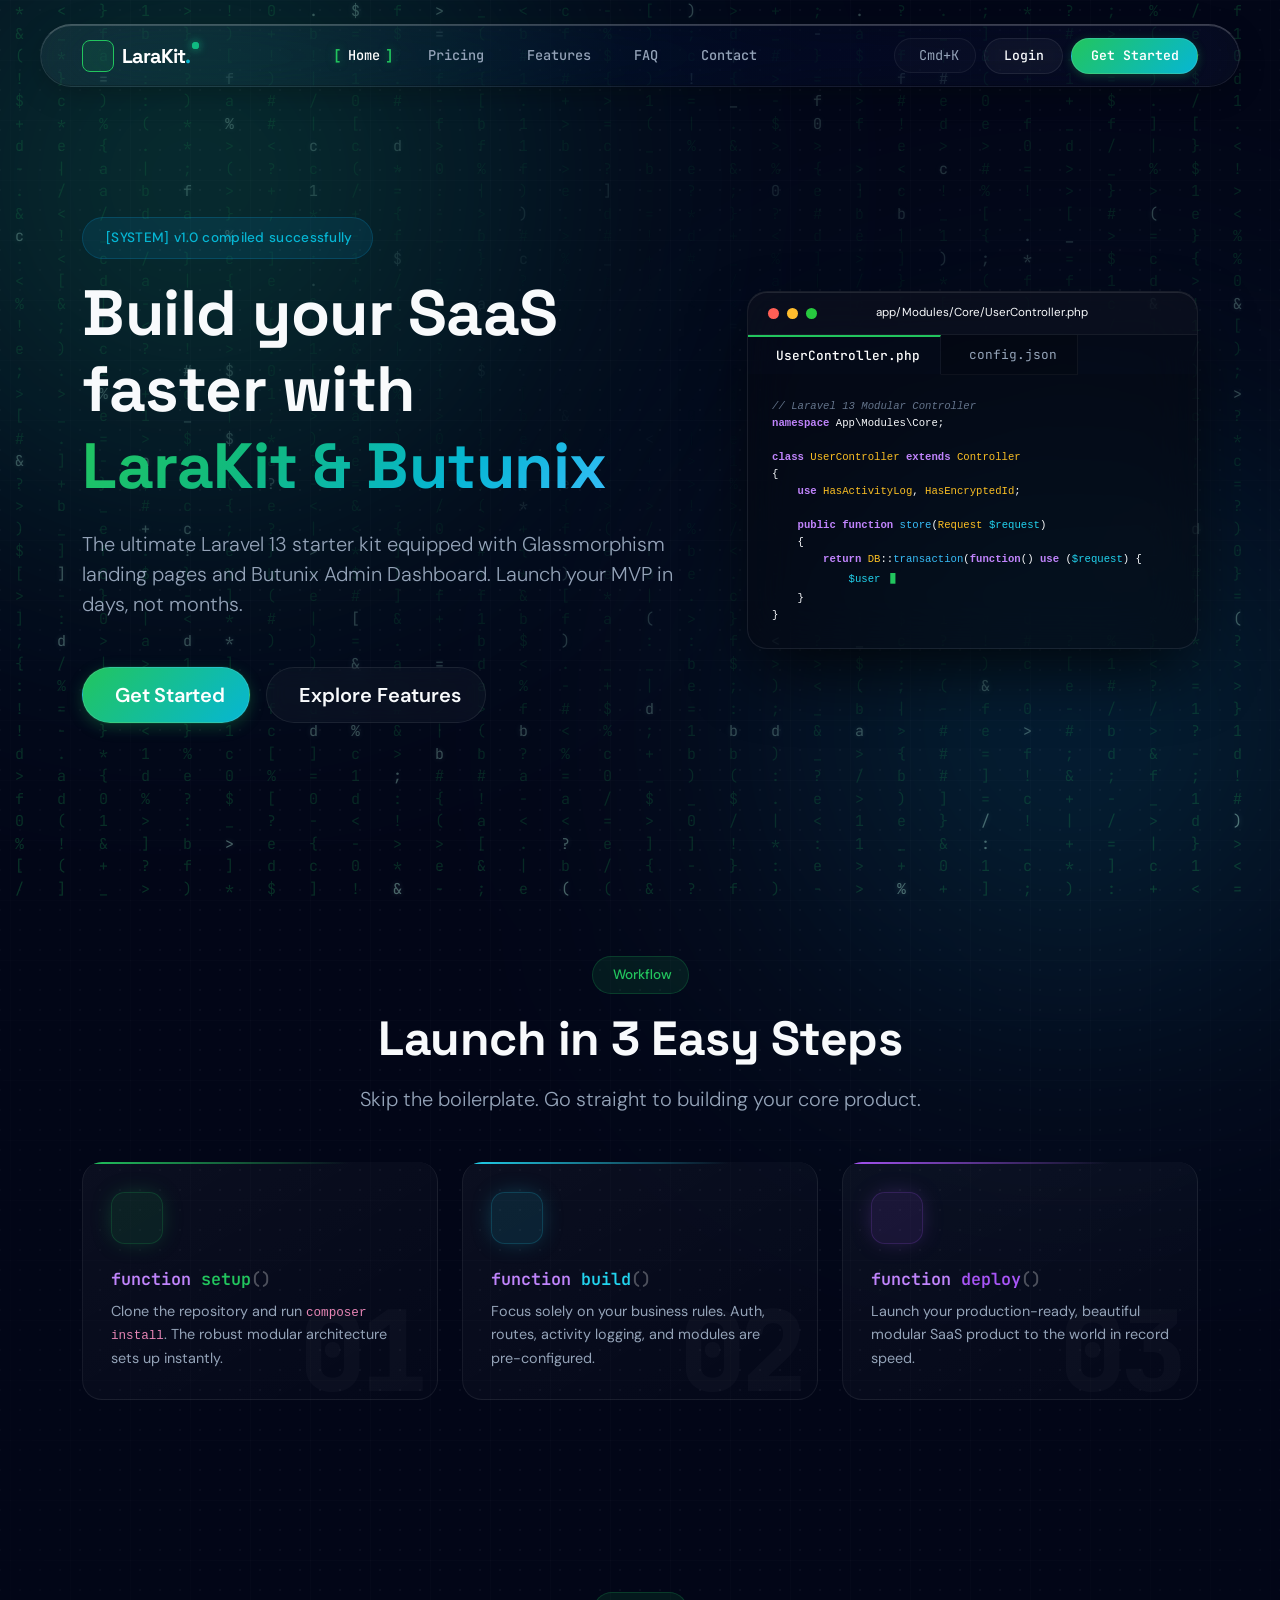
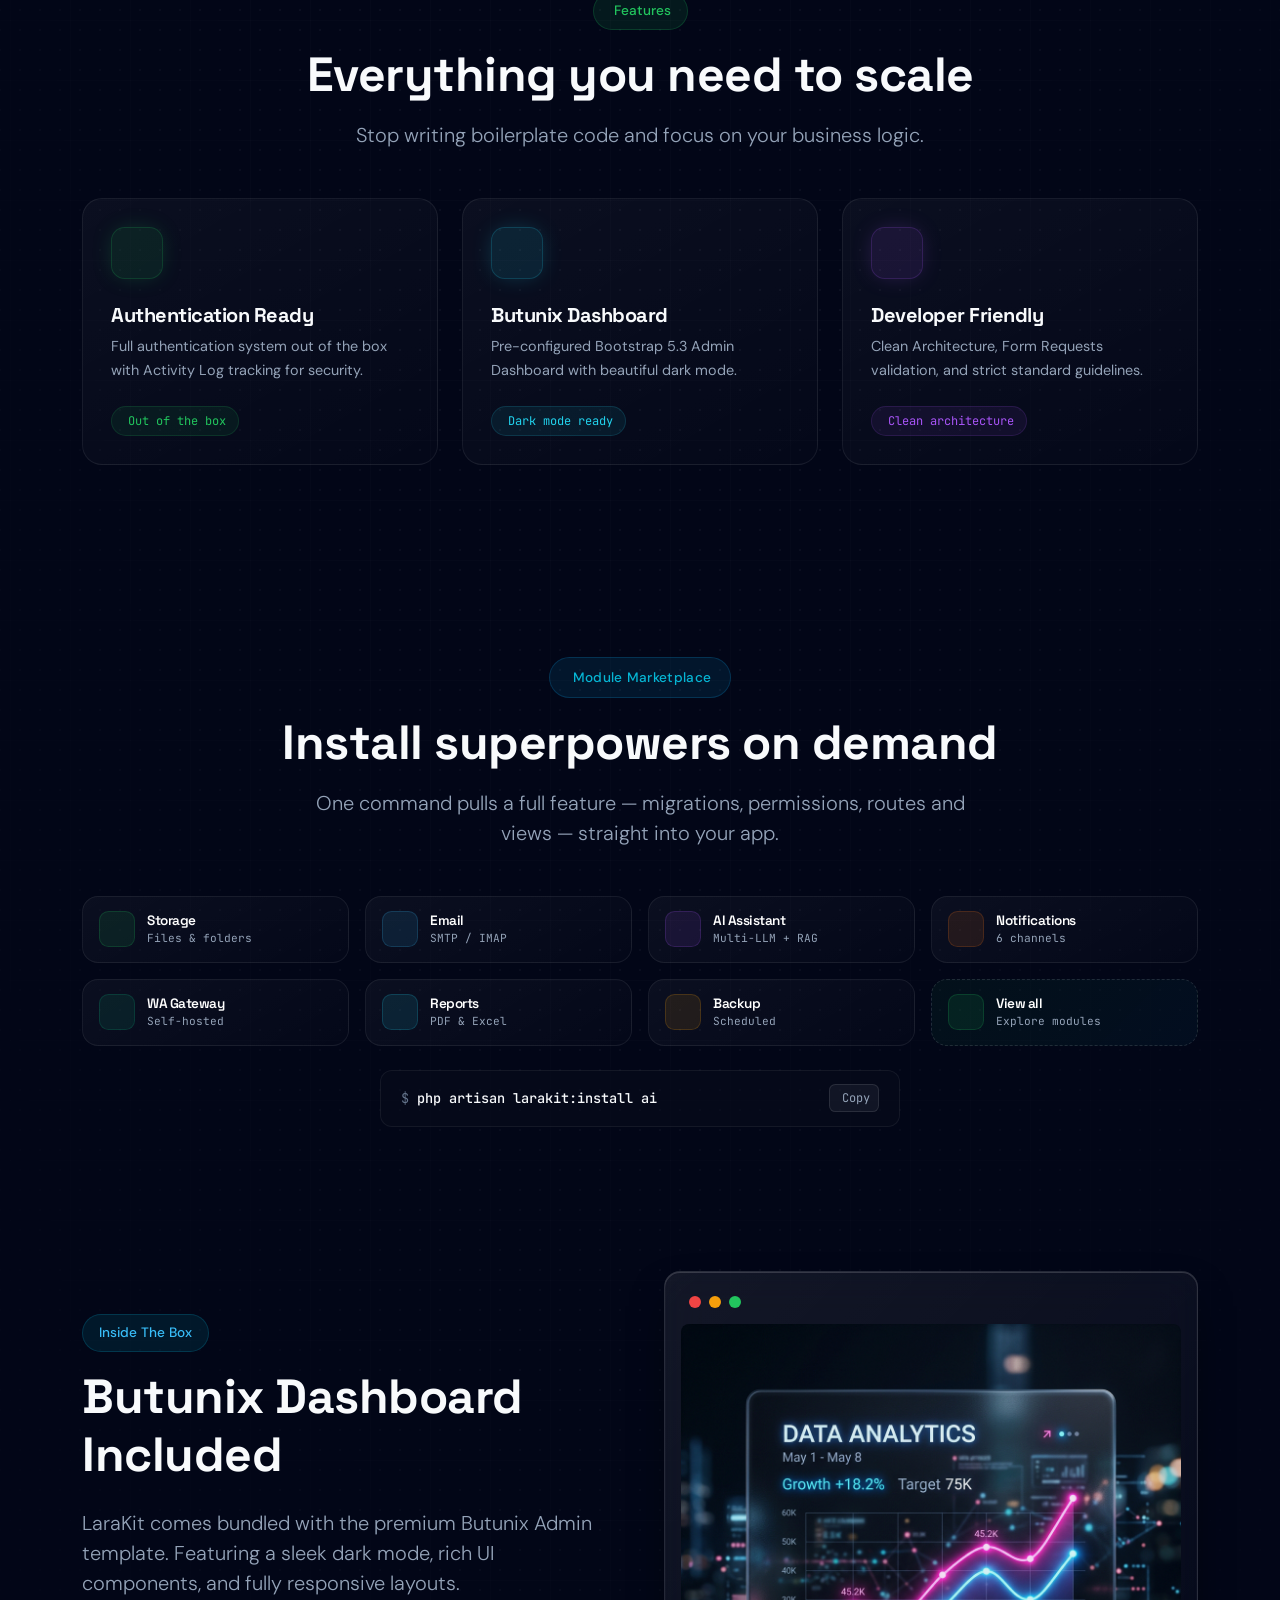
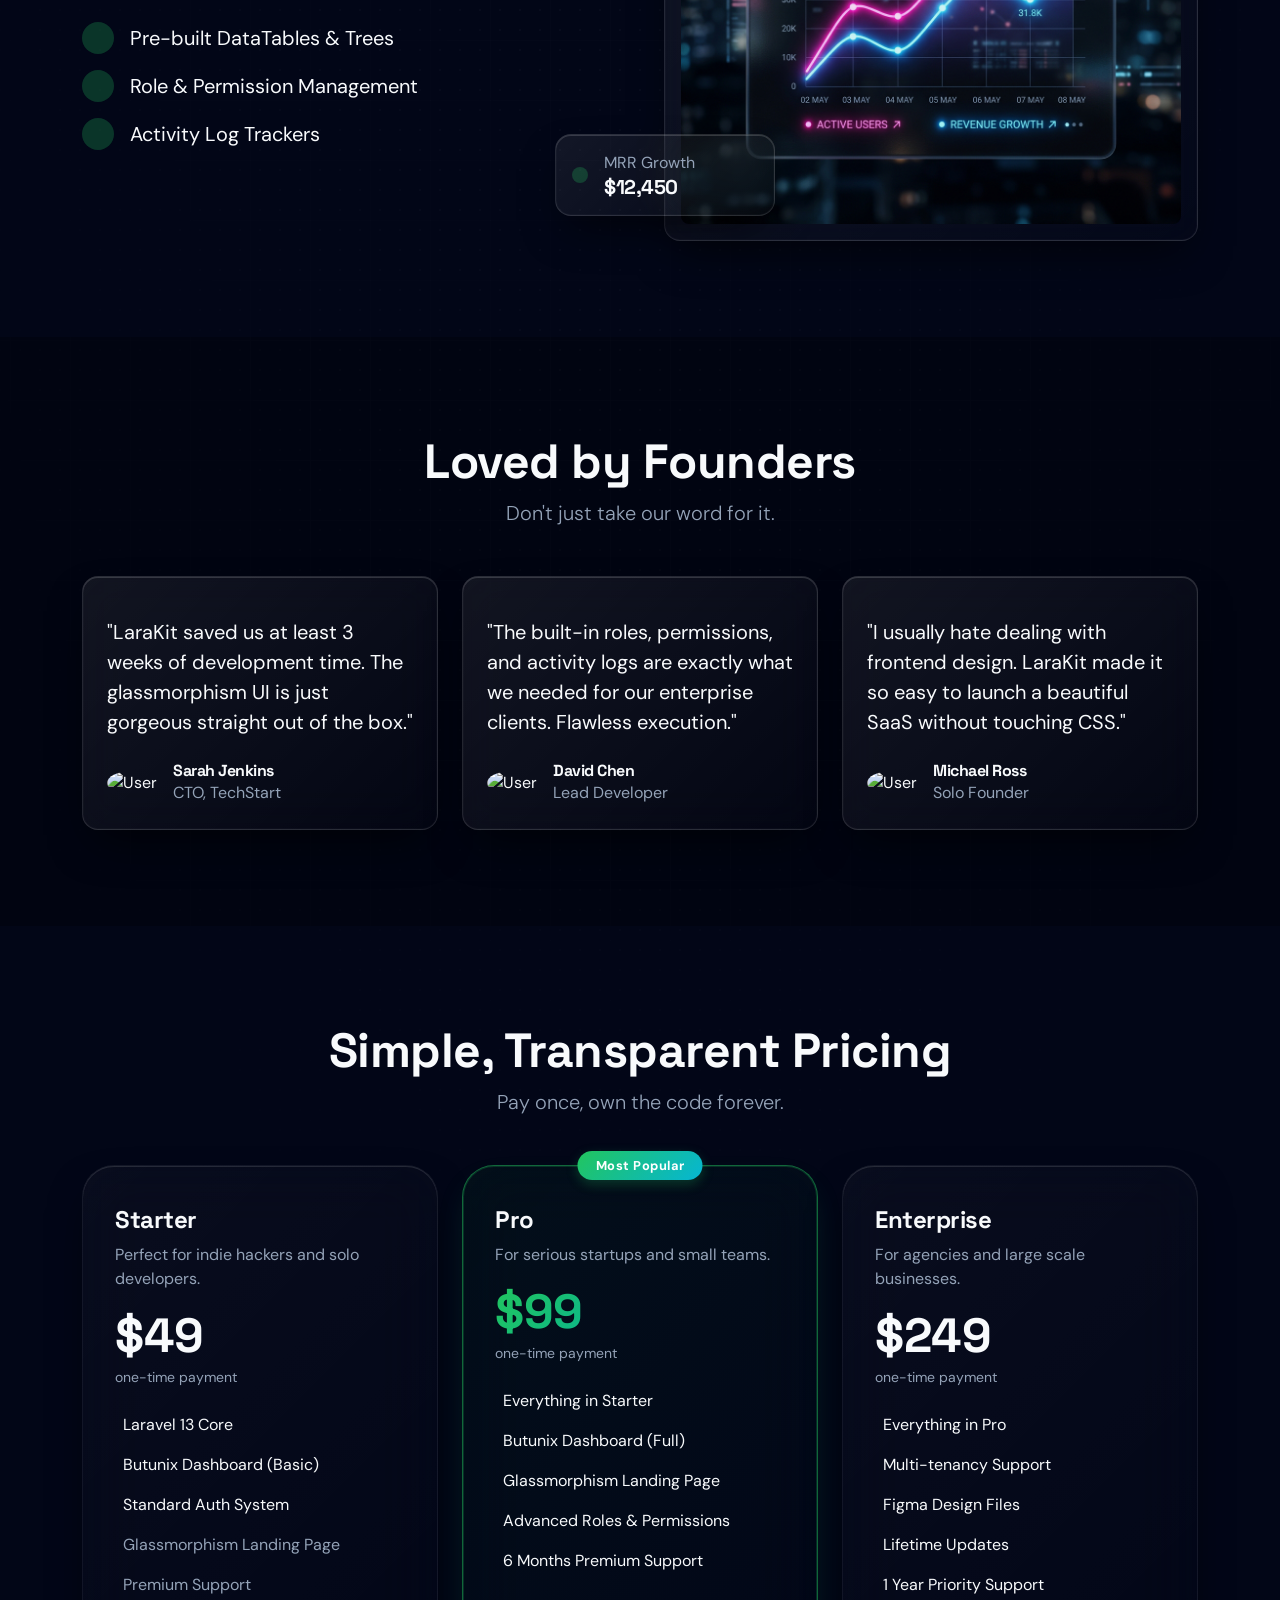
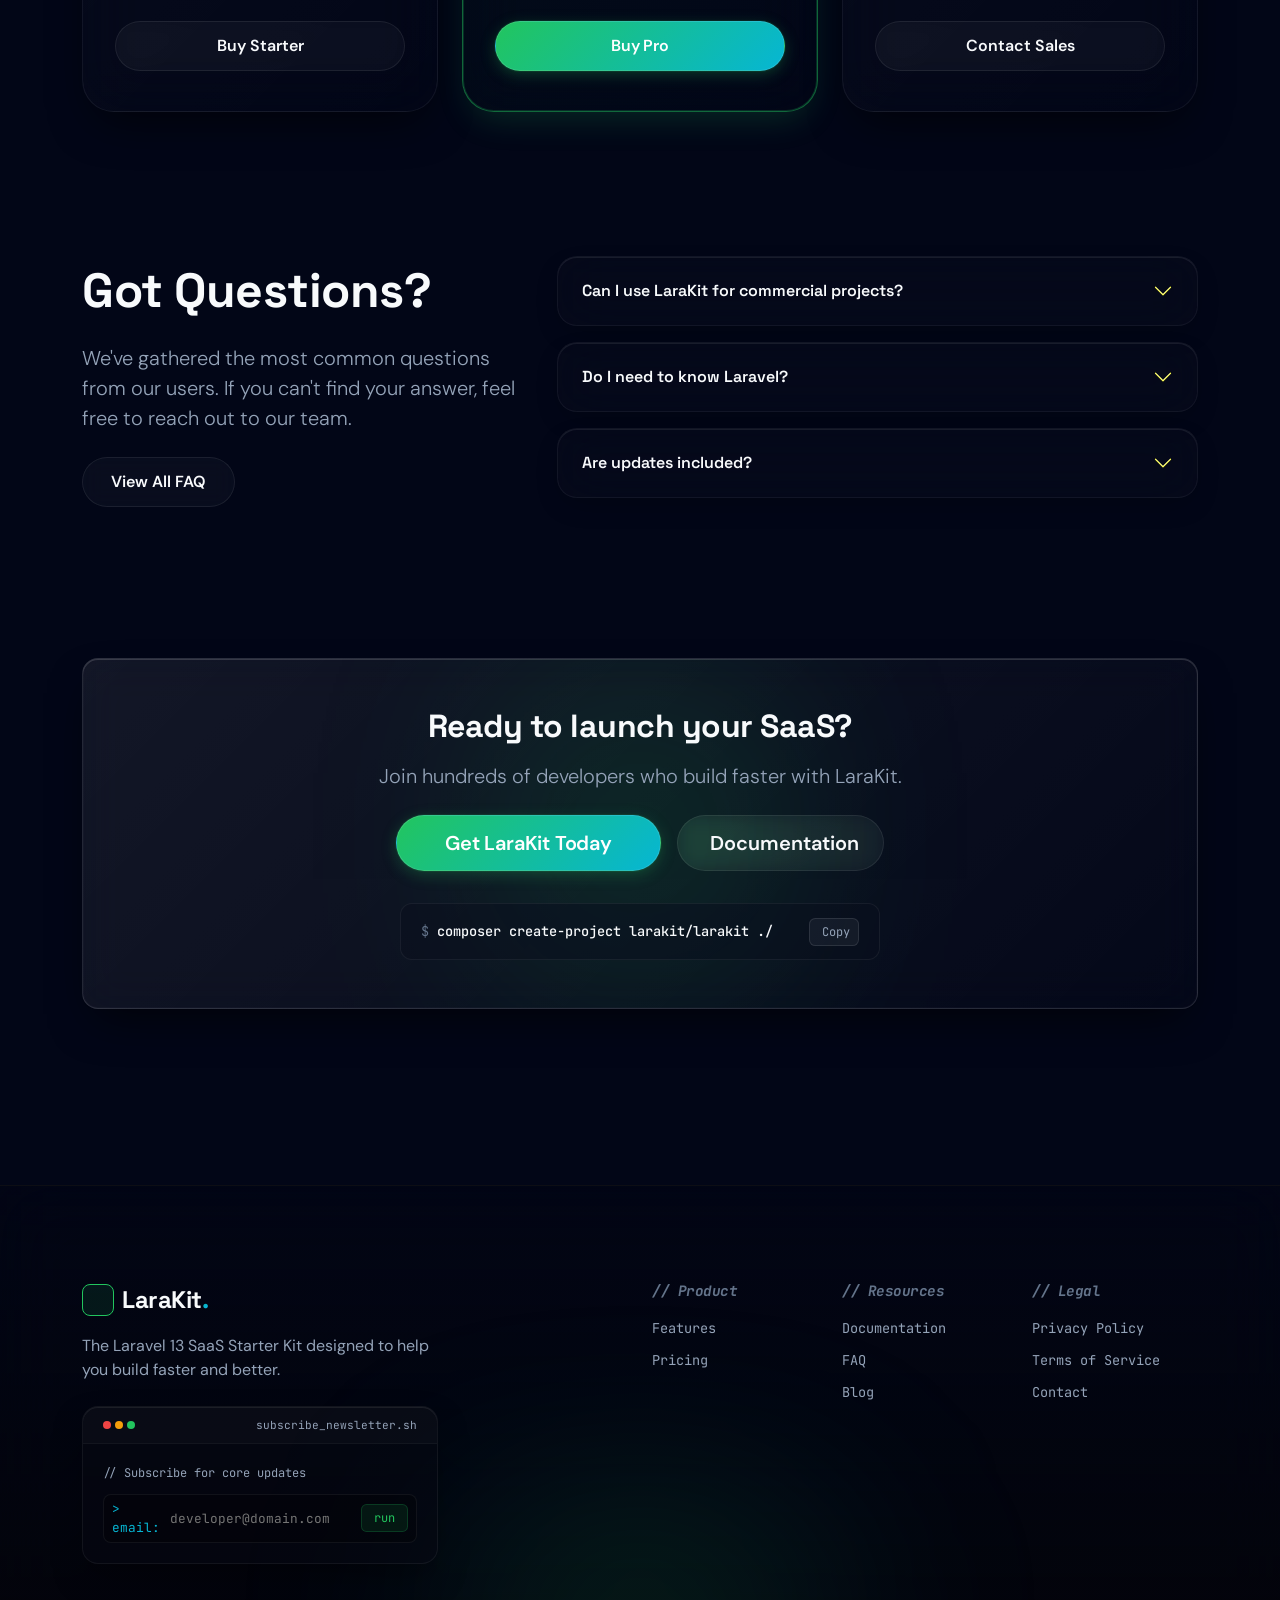
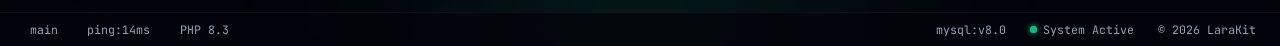
==== index.html @ 20522742 "fix(modules): View all card ikut struktur horizontal, hilangkan height gap mod-card-more-inner (flex" ====
<!DOCTYPE html>
<html lang="id" data-bs-theme="dark">

<head>
    <meta charset="UTF-8">
    <meta name="viewport" content="width=device-width, initial-scale=1.0">
    <title>LaraKit - Modern SaaS Starter Kit</title>
    <!-- Bootstrap CSS -->
    <link href="https://cdn.jsdelivr.net/npm/bootstrap@5.3.3/dist/css/bootstrap.min.css" rel="stylesheet">
    <!-- RemixIcon -->
    <link href="https://cdn.jsdelivr.net/npm/remixicon@4.2.0/fonts/remixicon.css" rel="stylesheet">
    <!-- AOS Animation -->
    <link href="https://unpkg.com/aos@2.3.1/dist/aos.css" rel="stylesheet">
    <!-- Custom CSS -->
    <link rel="stylesheet" href="assets/css/style.css">
</head>

<body>
    <div id="code-rain" aria-hidden="true"></div>
    <div class="bg-grid-overlay"></div>

    <!-- === NAVBAR === -->
    <nav class="navbar navbar-expand-lg fixed-top glass-nav navbar-dark">
        <div class="container">
            <a class="navbar-brand d-flex align-items-center gap-2" href="index.html">
                <div class="d-flex align-items-center justify-content-center bg-primary bg-opacity-10 border border-primary border-opacity-20 rounded-3 text-primary"
                    style="width: 32px; height: 32px;">
                    <i class="ri-braces-line fs-5 text-gradient"></i>
                </div>
                <span class="fw-bold position-relative">LaraKit<span class="text-gradient">.</span><span class="logo-status-dot" title="System Online"></span></span>
            </a>
            <button class="navbar-toggler border-0 bx-toggler" type="button" data-bs-toggle="collapse" data-bs-target="#navbarNav" aria-expanded="false" aria-label="Toggle navigation">
                <span class="bx-toggler-bar"></span>
                <span class="bx-toggler-bar"></span>
                <span class="bx-toggler-bar"></span>
            </button>
            <div class="collapse navbar-collapse" id="navbarNav">
                <ul class="navbar-nav mx-auto">
                    <li class="nav-item"><a class="nav-link active" href="index.html">Home</a></li>
                    <li class="nav-item"><a class="nav-link" href="pricing.html">Pricing</a></li>
                    <li class="nav-item"><a class="nav-link" href="features.html">Features</a></li>
                    <li class="nav-item"><a class="nav-link" href="faq.html">FAQ</a></li>
                    <li class="nav-item"><a class="nav-link" href="contact.html">Contact</a></li>
                </ul>
                <div class="d-flex gap-2 mt-3 mt-lg-0 align-items-center">
                    <button class="btn btn-icon-glass d-none d-md-inline-flex" title="Search page or run CLI commands (Ctrl+K)">
                        <i class="ri-search-line"></i> <span class="fs-8 text-muted" style="font-family: var(--font-code);">Cmd+K</span>
                    </button>
                    <a href="#" class="btn btn-outline-glass">Login</a>
                    <a href="#" class="btn btn-primary-glass">Get Started</a>
                </div>
            </div>
        </div>
    </nav>

    <!-- === HERO SECTION === -->
    <section class="hero-section">
        <div class="container">
            <div class="row align-items-center">
                <div class="col-lg-7 text-center text-lg-start mb-5 mb-lg-0" data-aos="fade-up">
                    <span class="badge-glass-accent mb-3"><i class="ri-terminal-box-line me-1"></i> [SYSTEM] v1.0
                        compiled successfully</span>
                    <h1 class="display-3 fw-bold mb-4">
                        Build your SaaS faster with <br> <span class="text-gradient">LaraKit & Butunix</span>
                    </h1>
                    <p class="lead mb-5 pe-lg-5 text-muted">
                        The ultimate Laravel 13 starter kit equipped with Glassmorphism landing pages and Butunix Admin
                        Dashboard. Launch your MVP in days, not months.
                    </p>
                    <div class="d-flex flex-wrap gap-3 justify-content-center justify-content-lg-start"
                        data-aos="fade-up" data-aos-delay="300">
                        <a href="#" class="btn btn-primary-glass btn-lg px-4 btn-pulse-glow"><i
                                class="ri-rocket-fill me-2"></i> Get Started</a>
                        <a href="features.html" class="btn btn-outline-glass btn-lg px-4"><i
                                class="ri-rocket-line me-2"></i> Explore Features</a>
                    </div>
                </div>
                <div class="col-lg-5 d-none d-lg-block" data-aos="fade-left" data-aos-delay="200">
                    <div class="position-relative">
                        <div class="code-editor-window float-anim">
                            <div class="code-editor-header">
                                <div class="mac-dots">
                                    <div class="mac-dot close"></div>
                                    <div class="mac-dot minimize"></div>
                                    <div class="mac-dot expand"></div>
                                </div>
                                <div class="code-editor-title" style="font-size: 0.725rem;">
                                    app/Modules/Core/UserController.php</div>
                                <div style="width: 30px;"></div>
                            </div>
                            <div class="code-editor-tabs">
                                <div class="code-editor-tab active">
                                    <i class="ri-code-s-slash-line text-primary"></i> UserController.php
                                </div>
                                <div class="code-editor-tab">
                                    <i class="ri-settings-5-line text-muted"></i> config.json
                                </div>
                            </div>
                            <div class="code-editor-body" style="font-size: 0.76rem;">
                                <pre class="m-0"><code class="language-php" id="hero-code-editor"><span class="token-comment">// Laravel 13 Modular Controller</span>
<span class="token-keyword">namespace</span> App\Modules\Core;

<span class="token-keyword">class</span> <span class="token-class">UserController</span> <span class="token-keyword">extends</span> <span class="token-class">Controller</span>
{
    <span class="token-keyword">use</span> <span class="token-class">HasActivityLog</span>, <span class="token-class">HasEncryptedId</span>;

    <span class="token-keyword">public</span> <span class="token-keyword">function</span> <span class="token-function">store</span>(<span class="token-class">Request</span> <span class="token-variable">$request</span>)
    {
        <span class="token-keyword">return</span> <span class="token-class">DB</span>::<span class="token-function">transaction</span>(<span class="token-keyword">function</span>() <span class="token-keyword">use</span> (<span class="token-variable">$request</span>) {
            <span class="token-variable">$user</span> = <span class="token-class">User</span>::<span class="token-function">create</span>(<span class="token-variable">$request</span>-><span class="token-function">validated</span>());
            
            <span class="token-variable">$this</span>-><span class="token-function">logActivity</span>(<span class="token-string">'user.create'</span>, <span class="token-variable">$user</span>);
            <span class="token-keyword">return</span> <span class="token-function">redirect</span>()-><span class="token-function">back</span>()
                -><span class="token-function">with</span>(<span class="token-string">'success'</span>, <span class="token-function">__</span>(<span class="token-string">'user.created'</span>));
        });
    }
}<span class="cursor-blink"></span></code></pre>
                            </div>
                        </div>


                    </div>
                </div>
            </div>
        </div>
    </section>

    <!-- === HOW IT WORKS === -->
    <section class="py-5 mb-5 mt-2">
        <div class="container">
            <div class="text-center mb-5" data-aos="fade-up">
                <span class="badge-glass-primary mb-3"><i class="ri-git-commit-line me-1"></i> Workflow</span>
                <h2 class="fw-bold display-5 mb-3">Launch in 3 Easy Steps</h2>
                <p class="lead text-muted">Skip the boilerplate. Go straight to building your core product.</p>
            </div>
            <div class="row g-4">

                <!-- Step 01 -->
                <div class="col-md-6 col-lg-4" data-aos="fade-up" data-aos-delay="100">
                    <div class="steps-card steps-card--1 h-100">
                        <div class="steps-card-accent steps-card-accent--1"></div>
                        <div class="steps-card-watermark">01</div>
                        <div class="steps-card-body">
                            <div class="steps-icon steps-icon--1 mb-4">
                                <i class="ri-terminal-box-line"></i>
                            </div>
                            <p class="steps-fn mb-2">
                                <span class="token-keyword">function</span> <span class="steps-fn-name--1">setup</span><span class="steps-fn-paren">()</span>
                            </p>
                            <p class="text-muted mb-0 steps-desc">Clone the repository and run <code>composer install</code>. The robust modular architecture sets up instantly.</p>
                        </div>
                    </div>
                </div>

                <!-- Step 02 -->
                <div class="col-md-6 col-lg-4" data-aos="fade-up" data-aos-delay="200">
                    <div class="steps-card steps-card--2 h-100">
                        <div class="steps-card-accent steps-card-accent--2"></div>
                        <div class="steps-card-watermark">02</div>
                        <div class="steps-card-body">
                            <div class="steps-icon steps-icon--2 mb-4">
                                <i class="ri-code-s-slash-line"></i>
                            </div>
                            <p class="steps-fn mb-2">
                                <span class="token-keyword">function</span> <span class="steps-fn-name--2">build</span><span class="steps-fn-paren">()</span>
                            </p>
                            <p class="text-muted mb-0 steps-desc">Focus solely on your business rules. Auth, routes, activity logging, and modules are pre-configured.</p>
                        </div>
                    </div>
                </div>

                <!-- Step 03 -->
                <div class="col-md-6 col-lg-4" data-aos="fade-up" data-aos-delay="300">
                    <div class="steps-card steps-card--3 h-100">
                        <div class="steps-card-accent steps-card-accent--3"></div>
                        <div class="steps-card-watermark">03</div>
                        <div class="steps-card-body">
                            <div class="steps-icon steps-icon--3 mb-4">
                                <i class="ri-rocket-2-line"></i>
                            </div>
                            <p class="steps-fn mb-2">
                                <span class="token-keyword">function</span> <span class="steps-fn-name--3">deploy</span><span class="steps-fn-paren">()</span>
                            </p>
                            <p class="text-muted mb-0 steps-desc">Launch your production-ready, beautiful modular SaaS product to the world in record speed.</p>
                        </div>
                    </div>
                </div>

            </div>
        </div>
    </section>

    <!-- === FEATURES SECTION === -->
    <section class="py-5" id="features">
        <div class="container py-5">
            <div class="text-center mb-5" data-aos="fade-up">
                <span class="badge-glass-primary mb-3"><i class="ri-stack-line me-1"></i> Features</span>
                <h2 class="fw-bold display-5 mb-3">Everything you need to scale</h2>
                <p class="lead text-muted">Stop writing boilerplate code and focus on your business logic.</p>
            </div>
            <div class="row g-4">
                <div class="col-md-6 col-lg-4" data-aos="fade-up" data-aos-delay="100">
                    <div class="feat-card h-100">
                        <div class="feat-card-body">
                            <div class="feat-icon feat-icon--primary mb-4">
                                <i class="ri-shield-keyhole-line"></i>
                            </div>
                            <h5 class="fw-bold mb-2">Authentication Ready</h5>
                            <p class="text-muted feat-desc mb-4">Full authentication system out of the box with Activity Log tracking for security.</p>
                            <div class="feat-tag">
                                <i class="ri-checkbox-circle-line me-1"></i> Out of the box
                            </div>
                        </div>
                    </div>
                </div>
                <div class="col-md-6 col-lg-4" data-aos="fade-up" data-aos-delay="200">
                    <div class="feat-card h-100">
                        <div class="feat-card-body">
                            <div class="feat-icon feat-icon--cyan mb-4">
                                <i class="ri-layout-masonry-line"></i>
                            </div>
                            <h5 class="fw-bold mb-2">Butunix Dashboard</h5>
                            <p class="text-muted feat-desc mb-4">Pre-configured Bootstrap 5.3 Admin Dashboard with beautiful dark mode.</p>
                            <div class="feat-tag feat-tag--cyan">
                                <i class="ri-moon-line me-1"></i> Dark mode ready
                            </div>
                        </div>
                    </div>
                </div>
                <div class="col-md-6 col-lg-4" data-aos="fade-up" data-aos-delay="300">
                    <div class="feat-card h-100">
                        <div class="feat-card-body">
                            <div class="feat-icon feat-icon--purple mb-4">
                                <i class="ri-code-s-slash-line"></i>
                            </div>
                            <h5 class="fw-bold mb-2">Developer Friendly</h5>
                            <p class="text-muted feat-desc mb-4">Clean Architecture, Form Requests validation, and strict standard guidelines.</p>
                            <div class="feat-tag feat-tag--purple">
                                <i class="ri-braces-line me-1"></i> Clean architecture
                            </div>
                        </div>
                    </div>
                </div>
            </div>
        </div>
    </section>


    <!-- === MODULES MARKETPLACE PREVIEW === -->
    <section class="py-5 my-5">
        <div class="container">
            <div class="text-center mb-5" data-aos="fade-up">
                <span class="badge-glass-accent mb-3"><i class="ri-store-2-line me-1"></i> Module Marketplace</span>
                <h2 class="fw-bold display-5 mb-3">Install superpowers on demand</h2>
                <p class="lead text-muted mx-auto" style="max-width: 680px;">One command pulls a full feature — migrations, permissions, routes and views — straight into your app.</p>
            </div>
            <div class="row g-3" data-aos="fade-up">

                <div class="col-6 col-md-4 col-lg-3">
                    <div class="mod-card mod-card--green h-100">
                        <div class="mod-card-icon"><i class="ri-folder-4-line"></i></div>
                        <div>
                            <h6 class="mod-card-name">Storage</h6>
                            <span class="mod-card-sub">Files &amp; folders</span>
                        </div>
                    </div>
                </div>

                <div class="col-6 col-md-4 col-lg-3">
                    <div class="mod-card mod-card--sky h-100">
                        <div class="mod-card-icon"><i class="ri-mail-send-line"></i></div>
                        <div>
                            <h6 class="mod-card-name">Email</h6>
                            <span class="mod-card-sub">SMTP / IMAP</span>
                        </div>
                    </div>
                </div>

                <div class="col-6 col-md-4 col-lg-3">
                    <div class="mod-card mod-card--purple h-100">
                        <div class="mod-card-icon"><i class="ri-robot-2-line"></i></div>
                        <div>
                            <h6 class="mod-card-name">AI Assistant</h6>
                            <span class="mod-card-sub">Multi-LLM + RAG</span>
                        </div>
                    </div>
                </div>

                <div class="col-6 col-md-4 col-lg-3">
                    <div class="mod-card mod-card--orange h-100">
                        <div class="mod-card-icon"><i class="ri-notification-3-line"></i></div>
                        <div>
                            <h6 class="mod-card-name">Notifications</h6>
                            <span class="mod-card-sub">6 channels</span>
                        </div>
                    </div>
                </div>

                <div class="col-6 col-md-4 col-lg-3">
                    <div class="mod-card mod-card--teal h-100">
                        <div class="mod-card-icon"><i class="ri-whatsapp-line"></i></div>
                        <div>
                            <h6 class="mod-card-name">WA Gateway</h6>
                            <span class="mod-card-sub">Self-hosted</span>
                        </div>
                    </div>
                </div>

                <div class="col-6 col-md-4 col-lg-3">
                    <div class="mod-card mod-card--cyan h-100">
                        <div class="mod-card-icon"><i class="ri-bar-chart-box-line"></i></div>
                        <div>
                            <h6 class="mod-card-name">Reports</h6>
                            <span class="mod-card-sub">PDF &amp; Excel</span>
                        </div>
                    </div>
                </div>

                <div class="col-6 col-md-4 col-lg-3">
                    <div class="mod-card mod-card--amber h-100">
                        <div class="mod-card-icon"><i class="ri-database-2-line"></i></div>
                        <div>
                            <h6 class="mod-card-name">Backup</h6>
                            <span class="mod-card-sub">Scheduled</span>
                        </div>
                    </div>
                </div>

                <div class="col-6 col-md-4 col-lg-3">
                    <a href="features.html" class="mod-card mod-card--more h-100 text-decoration-none">
                        <div class="mod-card-icon"><i class="ri-apps-2-line"></i></div>
                        <div>
                            <h6 class="mod-card-name">View all</h6>
                            <span class="mod-card-sub">Explore modules</span>
                        </div>
                        <i class="ri-arrow-right-up-line mod-card-more-arrow"></i>
                    </a>
                </div>

            </div>
            <div class="mt-4 mx-auto" style="max-width: 520px;" data-aos="fade-up">
                <div class="terminal-box cursor-pointer text-start">
                    <div>
                        <span class="terminal-prompt">$</span>
                        <span class="terminal-cmd" id="modules-cmd">php artisan larakit:install ai</span>
                    </div>
                    <button class="btn-copy-code" data-clipboard-target="#modules-cmd" title="Copy command">
                        <i class="ri-file-copy-line"></i> Copy
                    </button>
                </div>
            </div>
        </div>
    </section>

    <!-- === INSIDE THE BOX === -->
    <section class="py-5 my-5">
        <div class="container">
            <div class="row align-items-center g-5">
                <div class="col-lg-6" data-aos="fade-right">
                    <span class="badge-glass-secondary mb-3">Inside The Box</span>
                    <h2 class="fw-bold display-5 mb-4">Butunix Dashboard Included</h2>
                    <p class="lead mb-4 text-muted">
                        LaraKit comes bundled with the premium Butunix Admin template. Featuring a sleek dark mode, rich
                        UI components, and fully responsive layouts.
                    </p>
                    <ul class="list-unstyled d-flex flex-column gap-3 mb-5">
                        <li class="d-flex align-items-center gap-3">
                            <div class="bg-success bg-opacity-25 text-success rounded-circle d-flex align-items-center justify-content-center"
                                style="width:32px; height:32px;"><i class="ri-check-line"></i></div>
                            <span class="fs-5">Pre-built DataTables & Trees</span>
                        </li>
                        <li class="d-flex align-items-center gap-3">
                            <div class="bg-success bg-opacity-25 text-success rounded-circle d-flex align-items-center justify-content-center"
                                style="width:32px; height:32px;"><i class="ri-check-line"></i></div>
                            <span class="fs-5">Role & Permission Management</span>
                        </li>
                        <li class="d-flex align-items-center gap-3">
                            <div class="bg-success bg-opacity-25 text-success rounded-circle d-flex align-items-center justify-content-center"
                                style="width:32px; height:32px;"><i class="ri-check-line"></i></div>
                            <span class="fs-5">Activity Log Trackers</span>
                        </li>
                    </ul>
                </div>
                <div class="col-lg-6" data-aos="fade-left">
                    <div class="glass-panel p-3 rounded-4 position-relative">
                        <!-- Mac window dots -->
                        <div class="d-flex gap-2 mb-3 px-2 pt-2">
                            <div class="rounded-circle bg-danger" style="width: 12px; height: 12px;"></div>
                            <div class="rounded-circle bg-warning" style="width: 12px; height: 12px;"></div>
                            <div class="rounded-circle bg-success" style="width: 12px; height: 12px;"></div>
                        </div>
                        <img src="assets/analytics_preview.png" alt="Dashboard Chart"
                            class="img-fluid rounded-3 float-anim" style="opacity: 0.95;">

                        <!-- Floating widget -->
                        <div class="position-absolute bottom-0 start-0 translate-middle-x mb-4 glass-panel p-3 rounded-4 d-none d-md-block float-anim-delay"
                            style="width: 220px;">
                            <div class="d-flex align-items-center gap-3">
                                <div class="bg-primary bg-opacity-25 p-2 rounded-3 text-primary"><i
                                        class="ri-funds-line fs-4"></i></div>
                                <div>
                                    <p class="text-muted m-0 fs-7">MRR Growth</p>
                                    <h5 class="m-0 fw-bold">$12,450</h5>
                                </div>
                            </div>
                        </div>
                    </div>
                </div>
            </div>
        </div>
    </section>

    <!-- === TESTIMONIALS === -->
    <section class="py-5 my-5 bg-black bg-opacity-25">
        <div class="container py-5">
            <div class="text-center mb-5" data-aos="fade-up">
                <h2 class="fw-bold display-5">Loved by Founders</h2>
                <p class="lead text-muted">Don't just take our word for it.</p>
            </div>
            <div class="row g-4">
                <div class="col-md-6 col-lg-4" data-aos="fade-up" data-aos-delay="100">
                    <div class="glass-panel glass-card-hover p-4 h-100 rounded-4">
                        <div class="d-flex text-warning mb-3">
                            <i class="ri-star-fill"></i><i class="ri-star-fill"></i><i class="ri-star-fill"></i><i
                                class="ri-star-fill"></i><i class="ri-star-fill"></i>
                        </div>
                        <p class="fs-5 mb-4">"LaraKit saved us at least 3 weeks of development time. The glassmorphism
                            UI is just gorgeous straight out of the box."</p>
                        <div class="d-flex align-items-center gap-3">
                            <img src="https://i.pravatar.cc/100?img=11" alt="User" class="rounded-circle"
                                style="width: 50px;">
                            <div>
                                <h6 class="m-0 fw-bold">Sarah Jenkins</h6>
                                <span class="text-muted fs-7">CTO, TechStart</span>
                            </div>
                        </div>
                    </div>
                </div>
                <div class="col-md-6 col-lg-4" data-aos="fade-up" data-aos-delay="200">
                    <div class="glass-panel glass-card-hover p-4 h-100 rounded-4">
                        <div class="d-flex text-warning mb-3">
                            <i class="ri-star-fill"></i><i class="ri-star-fill"></i><i class="ri-star-fill"></i><i
                                class="ri-star-fill"></i><i class="ri-star-fill"></i>
                        </div>
                        <p class="fs-5 mb-4">"The built-in roles, permissions, and activity logs are exactly what we
                            needed for our enterprise clients. Flawless execution."</p>
                        <div class="d-flex align-items-center gap-3">
                            <img src="https://i.pravatar.cc/100?img=33" alt="User" class="rounded-circle"
                                style="width: 50px;">
                            <div>
                                <h6 class="m-0 fw-bold">David Chen</h6>
                                <span class="text-muted fs-7">Lead Developer</span>
                            </div>
                        </div>
                    </div>
                </div>
                <div class="col-md-6 col-lg-4" data-aos="fade-up" data-aos-delay="300">
                    <div class="glass-panel glass-card-hover p-4 h-100 rounded-4">
                        <div class="d-flex text-warning mb-3">
                            <i class="ri-star-fill"></i><i class="ri-star-fill"></i><i class="ri-star-fill"></i><i
                                class="ri-star-fill"></i><i class="ri-star-fill"></i>
                        </div>
                        <p class="fs-5 mb-4">"I usually hate dealing with frontend design. LaraKit made it so easy to
                            launch a beautiful SaaS without touching CSS."</p>
                        <div class="d-flex align-items-center gap-3">
                            <img src="https://i.pravatar.cc/100?img=5" alt="User" class="rounded-circle"
                                style="width: 50px;">
                            <div>
                                <h6 class="m-0 fw-bold">Michael Ross</h6>
                                <span class="text-muted fs-7">Solo Founder</span>
                            </div>
                        </div>
                    </div>
                </div>
            </div>
        </div>
    </section>

    <!-- === PRICING SECTION === -->
    <section class="py-5 my-5">
        <div class="container">
            <div class="text-center mb-5" data-aos="fade-up">
                <h2 class="fw-bold display-5">Simple, Transparent Pricing</h2>
                <p class="lead text-muted">Pay once, own the code forever.</p>
            </div>
            <div class="row g-4 justify-content-center">
                <!-- Basic Plan -->
                <div class="col-md-6 col-lg-4" data-aos="fade-up" data-aos-delay="100">
                    <div class="pricing-card h-100 d-flex flex-column">
                        <div class="mb-4">
                            <h4 class="fw-bold mb-2">Starter</h4>
                            <p class="text-muted">Perfect for indie hackers and solo developers.</p>
                            <h2 class="display-5 fw-bold mb-0">$49</h2>
                            <small class="text-muted">one-time payment</small>
                        </div>
                        <ul class="list-unstyled flex-grow-1 mb-4 d-flex flex-column gap-3">
                            <li class="d-flex gap-2"><i class="ri-checkbox-circle-fill text-success"></i> Laravel 13
                                Core</li>
                            <li class="d-flex gap-2"><i class="ri-checkbox-circle-fill text-success"></i> Butunix
                                Dashboard (Basic)</li>
                            <li class="d-flex gap-2"><i class="ri-checkbox-circle-fill text-success"></i> Standard Auth
                                System</li>
                            <li class="d-flex gap-2 text-muted"><i class="ri-close-circle-fill"></i> Glassmorphism
                                Landing Page</li>
                            <li class="d-flex gap-2 text-muted"><i class="ri-close-circle-fill"></i> Premium Support
                            </li>
                        </ul>
                        <a href="pricing.html" class="btn btn-outline-glass w-100 mt-auto">Buy Starter</a>
                    </div>
                </div>

                <!-- Pro Plan (Popular) -->
                <div class="col-md-6 col-lg-4" data-aos="fade-up" data-aos-delay="200">
                    <div class="pricing-card pricing-popular h-100 d-flex flex-column">
                        <span class="popular-badge">Most Popular</span>
                        <div class="mb-4">
                            <h4 class="fw-bold mb-2">Pro</h4>
                            <p class="text-muted">For serious startups and small teams.</p>
                            <h2 class="display-5 fw-bold mb-0 text-gradient">$99</h2>
                            <small class="text-muted">one-time payment</small>
                        </div>
                        <ul class="list-unstyled flex-grow-1 mb-4 d-flex flex-column gap-3">
                            <li class="d-flex gap-2"><i class="ri-checkbox-circle-fill text-success"></i> Everything in
                                Starter</li>
                            <li class="d-flex gap-2"><i class="ri-checkbox-circle-fill text-success"></i> Butunix
                                Dashboard (Full)</li>
                            <li class="d-flex gap-2"><i class="ri-checkbox-circle-fill text-success"></i> Glassmorphism
                                Landing Page</li>
                            <li class="d-flex gap-2"><i class="ri-checkbox-circle-fill text-success"></i> Advanced Roles
                                & Permissions</li>
                            <li class="d-flex gap-2"><i class="ri-checkbox-circle-fill text-success"></i> 6 Months
                                Premium Support</li>
                        </ul>
                        <a href="pricing.html" class="btn btn-primary-glass w-100 mt-auto">Buy Pro</a>
                    </div>
                </div>

                <!-- Enterprise Plan -->
                <div class="col-md-6 col-lg-4" data-aos="fade-up" data-aos-delay="300">
                    <div class="pricing-card h-100 d-flex flex-column">
                        <div class="mb-4">
                            <h4 class="fw-bold mb-2">Enterprise</h4>
                            <p class="text-muted">For agencies and large scale businesses.</p>
                            <h2 class="display-5 fw-bold mb-0">$249</h2>
                            <small class="text-muted">one-time payment</small>
                        </div>
                        <ul class="list-unstyled flex-grow-1 mb-4 d-flex flex-column gap-3">
                            <li class="d-flex gap-2"><i class="ri-checkbox-circle-fill text-success"></i> Everything in
                                Pro</li>
                            <li class="d-flex gap-2"><i class="ri-checkbox-circle-fill text-success"></i> Multi-tenancy
                                Support</li>
                            <li class="d-flex gap-2"><i class="ri-checkbox-circle-fill text-success"></i> Figma Design
                                Files</li>
                            <li class="d-flex gap-2"><i class="ri-checkbox-circle-fill text-success"></i> Lifetime
                                Updates</li>
                            <li class="d-flex gap-2"><i class="ri-checkbox-circle-fill text-success"></i> 1 Year
                                Priority Support</li>
                        </ul>
                        <a href="contact.html" class="btn btn-outline-glass w-100 mt-auto">Contact Sales</a>
                    </div>
                </div>
            </div>
        </div>
    </section>

    <!-- === FAQ PREVIEW === -->
    <section class="py-5 my-5">
        <div class="container">
            <div class="row align-items-center">
                <div class="col-lg-5 mb-5 mb-lg-0" data-aos="fade-right">
                    <h2 class="fw-bold display-5 mb-4">Got Questions?</h2>
                    <p class="lead mb-4 text-muted">We've gathered the most common questions from our users. If you
                        can't find your answer, feel free to reach out to our team.</p>
                    <a href="faq.html" class="btn btn-outline-glass">View All FAQ</a>
                </div>
                <div class="col-lg-7" data-aos="fade-left">
                    <div class="accordion glass-accordion" id="faqAccordion">
                        <div class="accordion-item">
                            <h2 class="accordion-header">
                                <button class="accordion-button collapsed" type="button" data-bs-toggle="collapse"
                                    data-bs-target="#faq1">
                                    Can I use LaraKit for commercial projects?
                                </button>
                            </h2>
                            <div id="faq1" class="accordion-collapse collapse" data-bs-parent="#faqAccordion">
                                <div class="accordion-body">
                                    Yes! Once you purchase a license, you can build and sell SaaS applications to your
                                    customers without any royalty fees.
                                </div>
                            </div>
                        </div>
                        <div class="accordion-item">
                            <h2 class="accordion-header">
                                <button class="accordion-button collapsed" type="button" data-bs-toggle="collapse"
                                    data-bs-target="#faq2">
                                    Do I need to know Laravel?
                                </button>
                            </h2>
                            <div id="faq2" class="accordion-collapse collapse" data-bs-parent="#faqAccordion">
                                <div class="accordion-body">
                                    Yes, LaraKit is built on top of Laravel 13. While it handles the boilerplate, you
                                    should be familiar with Laravel basics to add your custom logic.
                                </div>
                            </div>
                        </div>
                        <div class="accordion-item">
                            <h2 class="accordion-header">
                                <button class="accordion-button collapsed" type="button" data-bs-toggle="collapse"
                                    data-bs-target="#faq3">
                                    Are updates included?
                                </button>
                            </h2>
                            <div id="faq3" class="accordion-collapse collapse" data-bs-parent="#faqAccordion">
                                <div class="accordion-body">
                                    Yes, all licenses include free lifetime updates for the LaraKit core and its
                                    dependencies.
                                </div>
                            </div>
                        </div>
                    </div>
                </div>
            </div>
        </div>
    </section>

    <!-- === CTA SECTION === -->
    <section class="py-5 mb-5">
        <div class="container">
            <div class="glass-panel p-5 text-center rounded-4 position-relative overflow-hidden" data-aos="zoom-in">
                <!-- Decorative blur -->
                <div class="position-absolute top-50 start-50 translate-middle"
                    style="width: 300px; height: 300px; background: var(--bx-primary); filter: blur(100px); opacity: 0.15; z-index: -1;">
                </div>

                <h2 class="fw-bold mb-3">Ready to launch your SaaS?</h2>
                <p class="lead mb-4 text-muted">Join hundreds of developers who build faster with LaraKit.</p>
                <div class="d-flex flex-column align-items-center gap-3">
                    <div class="d-flex gap-3 justify-content-center flex-wrap">
                        <a href="pricing.html" class="btn btn-primary-glass btn-lg px-5">Get LaraKit Today</a>
                        <a href="#" class="btn btn-outline-glass btn-lg px-4"><i class="ri-book-open-line me-2"></i>
                            Documentation</a>
                    </div>
                    <div class="mt-3 w-100" style="max-width: 480px;">
                        <div class="terminal-box cursor-pointer text-start">
                            <div>
                                <span class="terminal-prompt">$</span>
                                <span class="terminal-cmd" id="quickstart-cmd">composer create-project larakit/larakit
                                    ./</span>
                            </div>
                            <button class="btn-copy-code" data-clipboard-target="#quickstart-cmd" title="Copy command">
                                <i class="ri-file-copy-line"></i> Copy
                            </button>
                        </div>
                    </div>
                </div>
            </div>
        </div>
    </section>

    <!-- === FOOTER === -->
    <footer class="footer-glass">
        <div class="container">
            <div class="row g-4">
                <div class="col-lg-4">
                    <a class="navbar-brand d-flex align-items-center gap-2 mb-3" href="index.html">
                        <div class="d-flex align-items-center justify-content-center bg-primary bg-opacity-10 border border-primary border-opacity-20 rounded-3 text-primary"
                            style="width: 32px; height: 32px;">
                            <i class="ri-braces-line fs-5 text-gradient"></i>
                        </div>
                        <span class="fs-4 fw-bold">LaraKit<span class="text-gradient">.</span></span>
                    </a>
                    <p class="mb-4 text-muted">The Laravel 13 SaaS Starter Kit designed to help you build faster and better.</p>
                    
                    <!-- Terminal Newsletter Widget -->
                    <div class="terminal-newsletter-card mt-3">
                        <div class="terminal-newsletter-header">
                            <div class="d-flex gap-1 align-items-center">
                                <span class="mac-dot bg-danger" style="width: 8px; height: 8px; border-radius: 50%; display: inline-block;"></span>
                                <span class="mac-dot bg-warning" style="width: 8px; height: 8px; border-radius: 50%; display: inline-block;"></span>
                                <span class="mac-dot bg-success" style="width: 8px; height: 8px; border-radius: 50%; display: inline-block;"></span>
                            </div>
                            <span class="text-muted small" style="font-family: var(--font-code); font-size: 0.7rem;">subscribe_newsletter.sh</span>
                        </div>
                        <div class="terminal-newsletter-body">
                            <p class="m-0 text-muted" style="font-size: 0.75rem;">// Subscribe for core updates</p>
                            <form class="terminal-newsletter-form" onsubmit="event.preventDefault(); window.bxToast('Subscribed successfully!', 'success'); this.reset();">
                                <div class="terminal-newsletter-input-group">
                                    <span class="terminal-newsletter-prompt">&gt; email:</span>
                                    <input type="email" class="terminal-newsletter-input" placeholder="developer@domain.com" required autocomplete="off">
                                    <button type="submit" class="terminal-newsletter-btn">run</button>
                                </div>
                            </form>
                        </div>
                    </div>
                </div>
                <div class="col-lg-2 offset-lg-2">
                    <h5 class="mb-3 text-white" style="font-family: var(--font-code); font-size: 0.9rem;"><span
                            class="token-comment">// Product</span></h5>
                    <ul class="list-unstyled d-flex flex-column gap-2">
                        <li><a href="features.html" class="footer-link">Features</a></li>
                        <li><a href="pricing.html" class="footer-link">Pricing</a></li>
                    </ul>
                </div>
                <div class="col-lg-2">
                    <h5 class="mb-3 text-white" style="font-family: var(--font-code); font-size: 0.9rem;"><span
                            class="token-comment">// Resources</span></h5>
                    <ul class="list-unstyled d-flex flex-column gap-2">
                        <li><a href="#" class="footer-link">Documentation</a></li>
                        <li><a href="faq.html" class="footer-link">FAQ</a></li>
                        <li><a href="#" class="footer-link">Blog</a></li>
                    </ul>
                </div>
                <div class="col-lg-2">
                    <h5 class="mb-3 text-white" style="font-family: var(--font-code); font-size: 0.9rem;"><span
                            class="token-comment">// Legal</span></h5>
                    <ul class="list-unstyled d-flex flex-column gap-2">
                        <li><a href="#" class="footer-link">Privacy Policy</a></li>
                        <li><a href="#" class="footer-link">Terms of Service</a></li>
                        <li><a href="contact.html" class="footer-link">Contact</a></li>
                    </ul>
                </div>
            </div>
        </div>
        
        <!-- Code Editor Status Bar -->
        <div class="footer-status-bar mt-5">
            <div class="footer-status-left">
                <div class="footer-status-item">
                    <i class="ri-git-branch-line text-primary"></i>
                    <span>main</span>
                </div>
                <div class="footer-status-item d-none d-sm-flex">
                    <i class="ri-wifi-line text-success"></i>
                    <span>ping:14ms</span>
                </div>
                <div class="footer-status-item">
                    <i class="ri-code-s-slash-line text-warning"></i>
                    <span>PHP 8.3</span>
                </div>
            </div>
            <div class="footer-status-right">
                <div class="footer-status-item d-none d-md-flex">
                    <i class="ri-database-2-line text-info"></i>
                    <span>mysql:v8.0</span>
                </div>
                <div class="footer-status-item status-online">
                    <span class="status-dot"></span>
                    <span>System Active</span>
                </div>
                <div class="footer-status-item">
                    <span>&copy; 2026 LaraKit</span>
                </div>
            </div>
        </div>
    </footer>

    <!-- Bootstrap JS -->
    <script src="https://cdn.jsdelivr.net/npm/bootstrap@5.3.3/dist/js/bootstrap.bundle.min.js"></script>
    <!-- AOS Animation -->
    <script src="https://unpkg.com/aos@2.3.1/dist/aos.js"></script>
    <!-- Custom JS -->
    <script src="assets/js/main.js"></script>
</body>

</html>
---- assets/css/style.css ----
/* Typography: UI/UX Pro Max "Tech Startup" (Space Grotesk / DM Sans) + "Developer Mono" (JetBrains Mono) */
@import url('https://fonts.googleapis.com/css2?family=Space+Grotesk:wght@400;500;600;700&family=DM+Sans:wght@400;500;600;700&family=JetBrains+Mono:wght@400;500;600;700&display=swap');

/*
 * ==========================================================================
 * DESIGN TOKENS — rebuilt with the UI/UX Pro Max skill
 * Style:  Glassmorphism (frosted glass, layered depth, light source)
 * Palette: "Coding Bootcamp / Developer Tool" → terminal dark + run green
 * Fonts:  Space Grotesk / DM Sans / JetBrains Mono (tech / developer)
 * ==========================================================================
 */
:root {
  /* Brand / accent palette (terminal-dark + run green) */
  --bx-primary: #22C55E;          /* run / success green — skill CTA */
  --bx-primary-rgb: 34, 197, 94;
  --bx-secondary: #38BDF8;        /* sky / info */
  --bx-secondary-rgb: 56, 189, 248;
  --bx-accent: #06B6D4;           /* cyan — terminal accent */
  --bx-accent-rgb: 6, 182, 212;
  --bx-terminal: #10B981;         /* emerald — syntax strings / online dot */
  --bx-terminal-rgb: 16, 185, 129;
  --bx-cyan: #22D3EE;
  --bx-cyan-rgb: 34, 211, 238;

  /* Terminal-dark surfaces (skill: bg #020617, surfaces #0F172A / #1E293B) */
  --bx-bg: #020617;
  --bx-surface: #0F172A;
  --bx-surface-2: #1E293B;
  --bx-bg-glass: rgba(255, 255, 255, 0.03);
  --bx-border-glass: rgba(255, 255, 255, 0.10);
  --bx-text: #F8FAFC;
  --bx-text-muted: #94A3B8;

  /* Glassmorphism design-system variables (UI/UX Pro Max spec) */
  --blur-amount: 20px;
  --glass-opacity: 0.06;
  --glass-border: rgba(255, 255, 255, 0.12);

  --font-heading: 'Space Grotesk', sans-serif;
  --font-body: 'DM Sans', sans-serif;
  --font-code: 'JetBrains Mono', 'Fira Code', monospace;

  /* Align Bootstrap utility colors (.text-primary, .bg-success, .text-info ...) */
  --bs-primary: #22C55E;
  --bs-primary-rgb: 34, 197, 94;
  --bs-secondary: #38BDF8;
  --bs-secondary-rgb: 56, 189, 248;
  --bs-success: #22C55E;
  --bs-success-rgb: 34, 197, 94;
  --bs-info: #22D3EE;
  --bs-info-rgb: 34, 211, 238;
  --bs-warning: #F59E0B;
  --bs-warning-rgb: 245, 158, 11;
  --bs-danger: #EF4444;
  --bs-danger-rgb: 239, 68, 68;
  --bs-link-color-rgb: 34, 197, 94;
  --bs-link-hover-color-rgb: 6, 182, 212;
}

html {
  /* Root-level guard: clip any horizontal overflow (e.g. AOS fade-left/right
     start offsets, long code strings) so phones never get a sideways scroll. */
  overflow-x: hidden;
}

body {
  font-family: var(--font-body);
  background-color: var(--bx-bg);
  color: var(--bx-text);
  overflow-x: hidden;
  position: relative;
}

/* Long monospace strings (API-style FAQ rows, terminal commands, code titles)
   must wrap on small screens instead of forcing the layout wider than the
   viewport. */
.accordion-button,
.code-editor-title {
  white-space: normal;
  overflow-wrap: anywhere;
}

.terminal-box,
.terminal-cmd,
.terminal-prompt {
  overflow-wrap: anywhere;
}

/* Large Bootstrap gutters (g-5 = 3rem) on rows sitting directly inside a
   .container overshoot the container padding by ~12px on phones; shrink the
   gutter so nothing spills past the viewport edge. */
@media (max-width: 575.98px) {
  .row.g-5,
  .row.gx-5 {
    --bs-gutter-x: 1.5rem;
  }
}

.text-muted {
  color: var(--bx-text-muted) !important;
}

/* On-theme accent utilities (used in markup, not part of Bootstrap) */
.text-accent { color: var(--bx-accent) !important; }
.bg-accent { background-color: rgba(var(--bx-accent-rgb), var(--bs-bg-opacity, 1)) !important; }
.border-accent { border-color: rgba(var(--bx-accent-rgb), var(--bs-border-opacity, 1)) !important; }
.text-terminal { color: var(--bx-terminal) !important; }

/* 1. Dot & Lines Blueprint Grid Background Pattern Overlay */
.bg-grid-overlay {
  position: absolute;
  top: 0;
  left: 0;
  width: 100%;
  height: 100%;
  background-image: 
    linear-gradient(rgba(255, 255, 255, 0.015) 1px, transparent 1px),
    linear-gradient(90deg, rgba(255, 255, 255, 0.015) 1px, transparent 1px),
    radial-gradient(rgba(255, 255, 255, 0.04) 1px, transparent 0);
  background-size: 60px 60px, 60px 60px, 20px 20px;
  background-position: center top;
  pointer-events: none;
  z-index: -1;
  mask-image: radial-gradient(ellipse 80% 80% at 50% 0%, #000 45%, transparent 100%);
  -webkit-mask-image: radial-gradient(ellipse 80% 80% at 50% 0%, #000 45%, transparent 100%);
}

/* 1b. Ambient "code-rain" canvas — drifting monospace glyphs (driven by main.js).
   Masked faint behind the central reading column so body text keeps its contrast;
   sits above the aurora (-3) but below the blueprint grid (-1) and all content. */
#code-rain {
  position: fixed;
  inset: 0;
  width: 100%;
  height: 100%;
  overflow: hidden;
  z-index: -2;
  pointer-events: none;
  opacity: 0.5;
  -webkit-mask-image: radial-gradient(ellipse 88% 78% at 50% 40%, transparent 6%, rgba(0, 0, 0, 0.5) 48%, #000 96%);
  mask-image: radial-gradient(ellipse 88% 78% at 50% 40%, transparent 6%, rgba(0, 0, 0, 0.5) 48%, #000 96%);
}

/* Each column scrolls with a transform-only animation → runs on the
   compositor thread, so it never pauses or janks while the page scrolls
   (no per-frame JavaScript involved). main.js builds the columns once. */
.code-rain-col {
  position: absolute;
  top: 0;
  font-family: var(--font-code);
  font-size: 15px;
  line-height: 1.5;
  white-space: pre;
  text-align: center;
  color: rgba(34, 197, 94, 0.5);
  will-change: transform;
  animation-name: codeRainFall;
  animation-timing-function: linear;
  animation-iteration-count: infinite;
}

.code-rain-col .hi {
  color: rgba(190, 255, 234, 0.92);
  text-shadow: 0 0 6px rgba(190, 255, 234, 0.45);
}

@keyframes codeRainFall {
  from { transform: translateY(-50%); }
  to   { transform: translateY(0); }
}

@media (max-width: 600px) {
  .code-rain-col { font-size: 13px; }
}

@media (prefers-reduced-motion: reduce) {
  #code-rain { opacity: 0.28; }
  .code-rain-col { animation: none !important; }
}

/* 2. Fluid Aurora Glows (Advanced modern fluid animation) */
body::before,
body::after {
  content: "";
  position: fixed;
  filter: blur(140px);
  z-index: -3;
  pointer-events: none;
  mix-blend-mode: screen;
}

body::before {
  width: 80vw;
  height: 80vw;
  max-width: 900px;
  max-height: 900px;
  background: radial-gradient(circle, rgba(var(--bx-primary-rgb), 0.35) 0%, rgba(var(--bx-accent-rgb), 0.10) 50%, rgba(0,0,0,0) 70%);
  top: -30%;
  left: -20%;
  animation: fluidAurora1 25s ease-in-out infinite alternate;
}

body::after {
  width: 70vw;
  height: 70vw;
  max-width: 800px;
  max-height: 800px;
  background: radial-gradient(circle, rgba(var(--bx-accent-rgb), 0.28) 0%, rgba(var(--bx-secondary-rgb), 0.06) 50%, rgba(0,0,0,0) 70%);
  bottom: -25%;
  right: -15%;
  animation: fluidAurora2 30s ease-in-out infinite alternate-reverse;
}

@keyframes fluidAurora1 {
  0% {
    transform: translate(0, 0) scale(1) rotate(0deg);
    border-radius: 40% 60% 70% 30% / 40% 40% 60% 50%;
  }
  33% {
    transform: translate(10vw, 12vh) scale(1.15) rotate(120deg);
    border-radius: 60% 40% 50% 50% / 40% 50% 50% 60%;
  }
  66% {
    transform: translate(-5vw, 20vh) scale(0.85) rotate(240deg);
    border-radius: 50% 60% 30% 70% / 50% 40% 60% 50%;
  }
  100% {
    transform: translate(0, 0) scale(1) rotate(360deg);
    border-radius: 40% 60% 70% 30% / 40% 40% 60% 50%;
  }
}

@keyframes fluidAurora2 {
  0% {
    transform: translate(0, 0) scale(1.05) rotate(360deg);
    border-radius: 50% 50% 50% 50% / 50% 50% 50% 50%;
  }
  33% {
    transform: translate(-12vw, -8vh) scale(0.95) rotate(240deg);
    border-radius: 40% 60% 60% 40% / 60% 40% 60% 40%;
  }
  66% {
    transform: translate(12vw, -15vh) scale(1.2) rotate(120deg);
    border-radius: 60% 30% 70% 40% / 50% 60% 40% 60%;
  }
  100% {
    transform: translate(0, 0) scale(1.05) rotate(0deg);
    border-radius: 50% 50% 50% 50% / 50% 50% 50% 50%;
  }
}

h1, h2, h3, h4, h5, h6, .navbar-brand {
  font-family: var(--font-heading);
  font-weight: 700;
  letter-spacing: -0.5px;
}

/* 3. Upgraded Modern Glassmorphism System
   (UI/UX Pro Max checklist: backdrop blur, translucent layer, 1px light border,
    light-source reflection, Z-depth) */
.glass-panel {
  background: linear-gradient(135deg, rgba(255, 255, 255, calc(var(--glass-opacity) + 0.01)) 0%, rgba(255, 255, 255, 0.01) 100%);
  backdrop-filter: blur(var(--blur-amount));
  -webkit-backdrop-filter: blur(var(--blur-amount));
  border: 1px solid var(--glass-border);
  border-radius: 1.5rem;
  box-shadow:
    0 20px 45px -15px rgba(0, 0, 0, 0.7),
    0 1px 0px 0 rgba(255, 255, 255, 0.14) inset,
    0 0 0 1px rgba(255, 255, 255, 0.02) inset;
  transition: all 0.4s cubic-bezier(0.16, 1, 0.3, 1);
}

/* Glass Card Hover with spotlight and drop shadow */
.glass-card-hover {
  transition: all 0.4s cubic-bezier(0.16, 1, 0.3, 1);
}

.glass-card-hover:hover {
  transform: translateY(-6px);
  background: linear-gradient(135deg, rgba(255, 255, 255, 0.05) 0%, rgba(255, 255, 255, 0.01) 100%);
  border-color: rgba(255, 255, 255, 0.12);
  backdrop-filter: blur(32px);
  -webkit-backdrop-filter: blur(32px);
  box-shadow: 
    0 30px 60px -20px rgba(0, 0, 0, 0.8),
    0 0 35px -10px rgba(34, 197, 94, 0.25),
    0 1px 0px 0 rgba(255, 255, 255, 0.2) inset,
    0 0 0 1px rgba(255, 255, 255, 0.02) inset;
}

/* 4. Elegant Navbar — ultra-transparent glassmorphism */
.glass-nav {
  /* Near-invisible tinted glass — aurora behind shows through clearly */
  background: linear-gradient(
    135deg,
    rgba(255, 255, 255, 0.055) 0%,
    rgba(15, 23, 42, 0.08) 50%,
    rgba(255, 255, 255, 0.025) 100%
  );
  /* saturate() makes aurora colours pop through the frosted layer */
  backdrop-filter: blur(40px) saturate(180%);
  -webkit-backdrop-filter: blur(40px) saturate(180%);
  /* Light-source: top edge is brighter (light hits the rim) */
  border: 1px solid rgba(255, 255, 255, 0.08);
  border-top-color: rgba(255, 255, 255, 0.22);
  border-radius: 100rem;
  box-shadow:
    /* outer ambient shadow */
    0 8px 32px -8px rgba(0, 0, 0, 0.35),
    /* green ambient glow from brand */
    0 0 60px -20px rgba(34, 197, 94, 0.08),
    /* inset top-edge light catch */
    0 1px 0 rgba(255, 255, 255, 0.18) inset,
    /* inset bottom depth line */
    0 -1px 0 rgba(0, 0, 0, 0.18) inset;
  margin-top: 1.5rem;
  width: calc(100% - 2rem);
  max-width: 1200px;
  left: 50%;
  transform: translateX(-50%);
  padding: 0.6rem 1.2rem;
  /* sit above backdrop (1044) and drawer (1045) so the pill stays clickable */
  z-index: 1050;
  transition: background 0.5s cubic-bezier(0.16, 1, 0.3, 1),
              border-color 0.5s cubic-bezier(0.16, 1, 0.3, 1),
              box-shadow 0.5s cubic-bezier(0.16, 1, 0.3, 1),
              margin-top 0.5s cubic-bezier(0.16, 1, 0.3, 1),
              padding 0.5s cubic-bezier(0.16, 1, 0.3, 1);
}

.glass-nav.scrolled {
  /* After scroll: a touch more body so links stay legible over any content */
  background: linear-gradient(
    135deg,
    rgba(15, 23, 42, 0.52) 0%,
    rgba(4, 5, 14, 0.42) 50%,
    rgba(15, 23, 42, 0.48) 100%
  );
  backdrop-filter: blur(48px) saturate(200%);
  -webkit-backdrop-filter: blur(48px) saturate(200%);
  border-color: rgba(34, 197, 94, 0.18);
  border-top-color: rgba(34, 197, 94, 0.35);
  box-shadow:
    0 16px 48px -12px rgba(0, 0, 0, 0.55),
    0 0 40px -12px rgba(34, 197, 94, 0.18),
    0 1px 0 rgba(255, 255, 255, 0.14) inset,
    0 -1px 0 rgba(0, 0, 0, 0.22) inset;
  margin-top: 0.85rem;
  padding: 0.45rem 1.2rem;
}

.glass-nav .navbar-brand {
  font-weight: 800;
  letter-spacing: -1px;
}

/* Pulsing Status Dot next to Logo */
.logo-status-dot {
  width: 7px;
  height: 7px;
  background-color: var(--bx-terminal);
  border-radius: 50%;
  position: absolute;
  top: 1px;
  right: -9px;
  box-shadow: 0 0 8px var(--bx-terminal);
}

.logo-status-dot::after {
  content: "";
  position: absolute;
  width: 100%;
  height: 100%;
  background-color: var(--bx-terminal);
  border-radius: 50%;
  top: 0;
  left: 0;
  animation: logoPulse 2s infinite ease-out;
}

@keyframes logoPulse {
  0% { transform: scale(1); opacity: 1; }
  100% { transform: scale(3.5); opacity: 0; }
}

/* Navbar Search/Command Button */
.btn-icon-glass {
  background: rgba(255, 255, 255, 0.02);
  border: 1px solid rgba(255, 255, 255, 0.06);
  color: var(--bx-text);
  border-radius: 50rem;
  padding: 0.4rem 1rem;
  display: inline-flex;
  align-items: center;
  gap: 0.5rem;
  transition: all 0.3s cubic-bezier(0.16, 1, 0.3, 1);
  font-size: 0.85rem;
}

.btn-icon-glass:hover {
  background: rgba(255, 255, 255, 0.06);
  border-color: rgba(255, 255, 255, 0.15);
  color: #fff;
  box-shadow: 0 0 15px rgba(255, 255, 255, 0.05);
}

/* Navbar CTA buttons — slim them down & use the monospace "coding" font
   so Login / Get Started match the nav links and Cmd+K pill */
.glass-nav .btn-outline-glass,
.glass-nav .btn-primary-glass {
  padding: 0.45rem 1.15rem;
  font-family: var(--font-code);
  font-size: 0.82rem;
  font-weight: 500;
  letter-spacing: 0;
  display: inline-flex;
  align-items: center;
  gap: 0.4rem;
}

.glass-nav .btn-primary-glass {
  font-weight: 600;
  box-shadow: 0 2px 10px rgba(var(--bx-primary-rgb), 0.25);
}

.glass-nav .btn-primary-glass:hover {
  box-shadow: 0 4px 16px rgba(var(--bx-primary-rgb), 0.4);
}

/* On mobile the collapsed menu stacks the CTAs full-width for a tidy tap target —
   handled in the full mobile-redesign block below */

.glass-nav .nav-link {
  color: var(--bx-text-muted);
  font-family: var(--font-code);
  font-size: 0.85rem;
  font-weight: 500;
  padding: 0.5rem 1.25rem !important;
  border-radius: 50rem;
  transition: all 0.3s cubic-bezier(0.16, 1, 0.3, 1);
  margin: 0 0.1rem;
  position: relative;
}

/* Coding Hover Bracket expansion */
.glass-nav .nav-link::before {
  content: "[";
  font-family: var(--font-code);
  font-size: 0.9rem;
  color: var(--bx-cyan);
  position: absolute;
  top: 50%;
  left: 0.4rem;
  transform: translateY(-50%) translateX(-8px);
  opacity: 0;
  transition: all 0.25s cubic-bezier(0.16, 1, 0.3, 1);
}

.glass-nav .nav-link::after {
  content: "]";
  font-family: var(--font-code);
  font-size: 0.9rem;
  color: var(--bx-cyan);
  position: absolute;
  top: 50%;
  right: 0.4rem;
  transform: translateY(-50%) translateX(8px);
  opacity: 0;
  transition: all 0.25s cubic-bezier(0.16, 1, 0.3, 1);
}

.glass-nav .nav-link:hover {
  color: #fff !important;
  padding-left: 1.15rem !important;
  padding-right: 1.15rem !important;
  background: transparent !important;
}

.glass-nav .nav-link:hover::before {
  transform: translateY(-50%) translateX(0);
  opacity: 1;
}

.glass-nav .nav-link:hover::after {
  transform: translateY(-50%) translateX(0);
  opacity: 1;
}

.glass-nav .nav-link.active {
  color: #fff !important;
  background: transparent !important;
  border: none;
  box-shadow: none;
  padding-left: 1.55rem !important;
  padding-right: 1.55rem !important;
}

/* Active route stays "locked open" in coding brackets — [ Home ] — in the
   green accent (current), distinct from the cyan brackets used on hover. */
.glass-nav .nav-link.active::before,
.glass-nav .nav-link.active::after {
  display: block;
  opacity: 1;
  color: var(--bx-primary);
  font-weight: 600;
  text-shadow: 0 0 8px rgba(var(--bx-primary-rgb), 0.5);
  transform: translateY(-50%) translateX(0);
}

.glass-nav .nav-link.active::before { left: 0.65rem; }
.glass-nav .nav-link.active::after { right: 0.65rem; }

/* Keep the active pill steady (no padding shift) when hovered */
.glass-nav .nav-link.active:hover {
  padding-left: 1.55rem !important;
  padding-right: 1.55rem !important;
}

/* ==========================================
   MOBILE / TABLET NAVBAR — Modern Redesign
   ========================================== */

/* 1. Custom Animated Hamburger Toggler */
.bx-toggler {
  width: 44px;
  height: 44px;
  padding: 0 !important;
  display: flex;
  flex-direction: column;
  align-items: center;
  justify-content: center;
  gap: 5px;
  background: rgba(255, 255, 255, 0.04);
  border: 1px solid rgba(255, 255, 255, 0.10) !important;
  border-radius: 0.65rem !important;
  transition: background 0.25s ease, border-color 0.25s ease, box-shadow 0.25s ease;
  box-shadow: 0 2px 10px rgba(0, 0, 0, 0.3);
  flex-shrink: 0;
  cursor: pointer;
}

.bx-toggler:hover {
  background: rgba(34, 197, 94, 0.08);
  border-color: rgba(34, 197, 94, 0.3) !important;
  box-shadow: 0 0 20px rgba(34, 197, 94, 0.15);
}

.bx-toggler:focus-visible {
  outline: 2px solid var(--bx-cyan) !important;
  outline-offset: 2px;
  box-shadow: none !important;
}

.bx-toggler[aria-expanded="true"] {
  background: rgba(34, 197, 94, 0.1);
  border-color: rgba(34, 197, 94, 0.35) !important;
  box-shadow: 0 0 24px rgba(34, 197, 94, 0.2);
}

.bx-toggler-bar {
  display: block;
  width: 18px;
  height: 2px;
  background: rgba(248, 250, 252, 0.75);
  border-radius: 2px;
  transition: transform 0.3s cubic-bezier(0.16, 1, 0.3, 1),
              opacity 0.25s ease,
              background 0.25s ease,
              width 0.3s cubic-bezier(0.16, 1, 0.3, 1);
  transform-origin: center;
}

.bx-toggler:hover .bx-toggler-bar {
  background: rgba(248, 250, 252, 1);
}

/* Hamburger → X morph on open */
.bx-toggler[aria-expanded="true"] .bx-toggler-bar:nth-child(1) {
  transform: translateY(7px) rotate(45deg);
  background: var(--bx-primary);
  width: 20px;
}
.bx-toggler[aria-expanded="true"] .bx-toggler-bar:nth-child(2) {
  opacity: 0;
  transform: scaleX(0);
}
.bx-toggler[aria-expanded="true"] .bx-toggler-bar:nth-child(3) {
  transform: translateY(-7px) rotate(-45deg);
  background: var(--bx-primary);
  width: 20px;
}

/* 2. Mobile/Tablet Dropdown Menu */
@media (max-width: 991.98px) {

  .glass-nav {
    border-radius: 1.25rem;
    padding: 0.6rem 1.1rem;
    width: calc(100% - 1.5rem);
  }

  /* Dropdown panel — floats below the pill */
  .glass-nav .navbar-collapse {
    position: absolute;
    top: calc(100% + 0.65rem);
    left: 0;
    right: 0;
    background: linear-gradient(
      170deg,
      rgba(5, 8, 22, 0.97) 0%,
      rgba(8, 12, 30, 0.96) 100%
    );
    backdrop-filter: blur(40px) saturate(160%);
    -webkit-backdrop-filter: blur(40px) saturate(160%);
    border: 1px solid rgba(255, 255, 255, 0.08);
    border-top-color: rgba(255, 255, 255, 0.14);
    border-radius: 1.25rem;
    box-shadow:
      0 24px 60px -8px rgba(0, 0, 0, 0.75),
      0 0 0 1px rgba(255, 255, 255, 0.03) inset,
      0 0 50px -20px rgba(34, 197, 94, 0.12);
    padding: 0.5rem 0.5rem 0.65rem;
    overflow: hidden;
  }

  /* Hide during Bootstrap's height animation so bxDropIn has no flicker */
  .glass-nav .navbar-collapse.collapsing {
    opacity: 0;
    transition: height 0.28s cubic-bezier(0.16, 1, 0.3, 1) !important;
  }

  /* Entrance fade + lift when dropdown opens */
  .glass-nav .navbar-collapse.collapse.show {
    animation: bxDropIn 0.28s cubic-bezier(0.16, 1, 0.3, 1) both;
  }

  .glass-nav .navbar-collapse .navbar-nav {
    padding: 0.35rem 0 !important;
    margin: 0 !important;
  }

  .glass-nav .navbar-collapse .nav-item {
    border-bottom: 1px solid rgba(255, 255, 255, 0.04);
  }
  .glass-nav .navbar-collapse .nav-item:last-child {
    border-bottom: none;
  }

  .glass-nav .navbar-collapse .nav-link {
    display: flex !important;
    align-items: center;
    position: relative;
    width: 100% !important;
    padding: 0.75rem 1.5rem !important;
    border-radius: 0.75rem !important;
    margin: 0.05rem 0 !important;
    color: rgba(148, 163, 184, 0.85) !important;
    font-family: var(--font-body) !important;
    font-size: 0.9rem !important;
    font-weight: 500 !important;
    letter-spacing: 0 !important;
    transition: background 0.15s ease, color 0.15s ease !important;
  }

  /* position:static makes ::before/::after flex items — ] appears right after text */
  .glass-nav .navbar-collapse .nav-link::before,
  .glass-nav .navbar-collapse .nav-link::after {
    position: static !important;
    top: auto !important;
    left: auto !important;
    right: auto !important;
    transform: none !important;
    display: block !important;
    font-size: 0.85rem !important;
    transition: opacity 0.15s ease !important;
    flex-shrink: 0;
    opacity: 0 !important;
  }
  .glass-nav .navbar-collapse .nav-link::before { margin-right: 0.3rem; }
  .glass-nav .navbar-collapse .nav-link::after  { margin-left: 0.3rem; }

  .glass-nav .navbar-collapse .nav-link:hover {
    background: rgba(255, 255, 255, 0.05) !important;
    color: #fff !important;
    padding-left: 1.5rem !important;
    padding-right: 1.5rem !important;
  }
  .glass-nav .navbar-collapse .nav-link:hover::before,
  .glass-nav .navbar-collapse .nav-link:hover::after {
    opacity: 1 !important;
    color: var(--bx-cyan) !important;
    text-shadow: 0 0 6px rgba(34, 211, 238, 0.4);
  }

  .glass-nav .navbar-collapse .nav-link.active {
    background: transparent !important;
    color: #fff !important;
    font-weight: 600 !important;
    padding: 0.75rem 1.5rem !important;
    box-shadow: none !important;
  }
  .glass-nav .navbar-collapse .nav-link.active::before,
  .glass-nav .navbar-collapse .nav-link.active::after {
    opacity: 1 !important;
    color: var(--bx-primary) !important;
    text-shadow: 0 0 8px rgba(34, 197, 94, 0.5) !important;
  }
  .glass-nav .navbar-collapse .nav-link.active:hover {
    background: rgba(255, 255, 255, 0.05) !important;
    padding: 0.75rem 1.5rem !important;
    color: #fff !important;
  }

  /* CTA buttons — side by side at the bottom of the dropdown */
  .glass-nav .navbar-collapse .d-flex {
    flex-direction: row !important;
    padding: 0.6rem 0.25rem 0 !important;
    border-top: 1px solid rgba(255, 255, 255, 0.06);
    background: transparent !important;
    margin-top: 0.25rem !important;
    gap: 0.5rem !important;
    align-items: center !important;
  }
  .glass-nav .navbar-collapse .btn-outline-glass,
  .glass-nav .navbar-collapse .btn-primary-glass {
    flex: 1 !important;
    width: auto !important;
    justify-content: center;
    padding: 0.65rem 1rem !important;
    font-size: 0.85rem;
  }
  .glass-nav .navbar-collapse .btn-icon-glass {
    display: none !important;
  }
}

/* Dropdown entrance keyframe */
@keyframes bxDropIn {
  from {
    opacity: 0;
    transform: translateY(-8px) scale(0.98);
  }
  to {
    opacity: 1;
    transform: translateY(0) scale(1);
  }
}

/* Bootstrap height transition only applies outside mobile */
@media (min-width: 992px) {
  .navbar-collapse.collapsing {
    transition: height 0.28s cubic-bezier(0.16, 1, 0.3, 1) !important;
  }
}

/* ==========================================
   COMMAND PALETTE SYSTEM
   ========================================== */
.command-palette-overlay {
  position: fixed;
  top: 0;
  left: 0;
  width: 100%;
  height: 100%;
  background: rgba(2, 3, 10, 0.6);
  backdrop-filter: blur(20px);
  -webkit-backdrop-filter: blur(20px);
  z-index: 9999;
  display: flex;
  justify-content: center;
  align-items: flex-start;
  padding-top: 12vh;
  opacity: 0;
  pointer-events: none;
  transition: all 0.3s cubic-bezier(0.16, 1, 0.3, 1);
}

.command-palette-overlay.active {
  opacity: 1;
  pointer-events: auto;
}

.command-palette-modal {
  width: 100%;
  max-width: 600px;
  background: linear-gradient(135deg, rgba(255, 255, 255, 0.04) 0%, rgba(255, 255, 255, 0.005) 100%);
  border: 1px solid rgba(255, 255, 255, 0.08);
  box-shadow: 
    0 35px 80px -20px rgba(0, 0, 0, 0.9),
    0 0 50px -10px rgba(34, 197, 94, 0.2),
    0 1px 0px 0 rgba(255, 255, 255, 0.15) inset;
  border-radius: 1.25rem;
  overflow: hidden;
  transform: scale(0.95) translateY(-15px);
  transition: all 0.3s cubic-bezier(0.16, 1, 0.3, 1);
}

.command-palette-overlay.active .command-palette-modal {
  transform: scale(1) translateY(0);
}

.command-palette-header {
  padding: 1.25rem;
  border-bottom: 1px solid rgba(255, 255, 255, 0.05);
  display: flex;
  align-items: center;
  gap: 0.75rem;
  background: rgba(0, 0, 0, 0.15);
}

.command-palette-input {
  background: transparent;
  border: none;
  color: var(--bx-text);
  font-family: var(--font-code);
  font-size: 1rem;
  width: 100%;
  outline: none;
}

.command-palette-input::placeholder {
  color: var(--bx-text-muted);
}

.command-palette-shortcut-badge {
  background: rgba(255, 255, 255, 0.08);
  border: 1px solid rgba(255, 255, 255, 0.12);
  color: var(--bx-text-muted);
  font-family: var(--font-code);
  font-size: 0.7rem;
  padding: 0.2rem 0.5rem;
  border-radius: 0.3rem;
  text-transform: uppercase;
}

.command-palette-results {
  max-height: 320px;
  overflow-y: auto;
  padding: 0.75rem;
}

.command-palette-item {
  display: flex;
  align-items: center;
  justify-content: space-between;
  padding: 0.85rem 1rem;
  border-radius: 0.75rem;
  cursor: pointer;
  transition: all 0.2s ease;
  border: 1px solid transparent;
  text-decoration: none;
  color: var(--bx-text);
  margin-bottom: 0.25rem;
}

.command-palette-item:hover,
.command-palette-item.selected {
  background: rgba(34, 197, 94, 0.08);
  border-color: rgba(34, 197, 94, 0.25);
  color: #fff;
}

.command-palette-item-left {
  display: flex;
  align-items: center;
  gap: 0.75rem;
}

.command-palette-item-icon {
  width: 32px;
  height: 32px;
  border-radius: 0.5rem;
  display: flex;
  align-items: center;
  justify-content: center;
  background: rgba(255, 255, 255, 0.03);
  border: 1px solid rgba(255, 255, 255, 0.05);
  color: var(--bx-text-muted);
  transition: all 0.2s ease;
}

.command-palette-item:hover .command-palette-item-icon,
.command-palette-item.selected .command-palette-item-icon {
  background: rgba(34, 197, 94, 0.15);
  border-color: rgba(34, 197, 94, 0.3);
  color: var(--bx-cyan);
}

.command-palette-item-title {
  font-weight: 600;
  font-size: 0.9rem;
}

.command-palette-item-desc {
  font-size: 0.75rem;
  color: var(--bx-text-muted);
}

.command-palette-item-action {
  font-family: var(--font-code);
  font-size: 0.75rem;
  color: var(--bx-cyan);
  opacity: 0;
  transform: translateX(-5px);
  transition: all 0.2s ease;
}

.command-palette-item:hover .command-palette-item-action,
.command-palette-item.selected .command-palette-item-action {
  opacity: 1;
  transform: translateX(0);
}

.command-palette-footer {
  padding: 0.75rem 1.25rem;
  background: rgba(0, 0, 0, 0.2);
  border-top: 1px solid rgba(255, 255, 255, 0.05);
  display: flex;
  align-items: center;
  justify-content: space-between;
  font-size: 0.7rem;
  color: var(--bx-text-muted);
  font-family: var(--font-code);
}

.command-palette-legend {
  display: flex;
  gap: 1rem;
}

.command-palette-legend span {
  display: flex;
  align-items: center;
  gap: 0.25rem;
}

.command-palette-legend kbd {
  background: rgba(255, 255, 255, 0.08);
  border: 1px solid rgba(255, 255, 255, 0.12);
  border-radius: 0.2rem;
  padding: 0.05rem 0.25rem;
  color: #fff;
  font-size: 0.65rem;
}

/* 5. Modern Button & Badges */
.btn-primary-glass {
  background: linear-gradient(135deg, var(--bx-primary) 0%, var(--bx-accent) 100%);
  color: #fff;
  border: 1px solid rgba(255, 255, 255, 0.12);
  border-radius: 50rem;
  padding: 0.75rem 1.75rem;
  font-weight: 600;
  letter-spacing: -0.2px;
  transition: all 0.3s cubic-bezier(0.16, 1, 0.3, 1);
  box-shadow: 
    0 4px 15px rgba(34, 197, 94, 0.25),
    0 0 0 1px rgba(34, 197, 94, 0.1);
}

.btn-primary-glass:hover {
  transform: translateY(-2px);
  box-shadow: 
    0 8px 25px rgba(34, 197, 94, 0.4),
    0 0 0 1px rgba(34, 197, 94, 0.2);
  color: #fff;
  filter: brightness(1.1);
}

.btn-primary-glass:active {
  transform: translateY(0);
  box-shadow: 0 4px 12px rgba(34, 197, 94, 0.2);
}

.btn-outline-glass {
  background: rgba(255, 255, 255, 0.03);
  backdrop-filter: blur(10px);
  -webkit-backdrop-filter: blur(10px);
  border: 1px solid rgba(255, 255, 255, 0.08);
  color: var(--bx-text);
  border-radius: 50rem;
  padding: 0.75rem 1.75rem;
  font-weight: 600;
  transition: all 0.3s cubic-bezier(0.16, 1, 0.3, 1);
}

.btn-outline-glass:hover {
  background: rgba(255, 255, 255, 0.08);
  border-color: rgba(255, 255, 255, 0.18);
  color: #fff;
  transform: translateY(-2px);
}

.btn-outline-glass:active {
  transform: translateY(0);
}

/* Modern Glowing Badges */
.badge-glass-accent {
  background: rgba(14, 165, 233, 0.1) !important;
  border: 1px solid rgba(14, 165, 233, 0.2) !important;
  color: var(--bx-accent) !important;
  padding: 0.6rem 1.2rem !important;
  border-radius: 50rem !important;
  font-weight: 500 !important;
  font-size: 0.85rem !important;
  letter-spacing: 0.3px;
  display: inline-flex;
  align-items: center;
}

.badge-glass-primary {
  background: rgba(34, 197, 94, 0.1) !important;
  border: 1px solid rgba(34, 197, 94, 0.2) !important;
  color: var(--bx-primary) !important;
  padding: 0.5rem 1rem !important;
  border-radius: 50rem !important;
  font-weight: 500 !important;
  font-size: 0.85rem !important;
  display: inline-flex;
  align-items: center;
}

.badge-glass-secondary {
  background: rgba(6, 182, 212, 0.1) !important;
  border: 1px solid rgba(6, 182, 212, 0.2) !important;
  color: var(--bx-secondary) !important;
  padding: 0.5rem 1rem !important;
  border-radius: 50rem !important;
  font-weight: 500 !important;
  font-size: 0.85rem !important;
  display: inline-flex;
  align-items: center;
}

/* Hero Section */
.hero-section {
  padding-top: 160px;
  padding-bottom: 120px;
  min-height: 100vh;
  display: flex;
  align-items: center;
  position: relative;
  overflow: hidden;
}

.text-gradient {
  background: linear-gradient(135deg, var(--bx-primary) 0%, var(--bx-terminal) 35%, var(--bx-accent) 70%, var(--bx-secondary) 100%);
  -webkit-background-clip: text;
  -webkit-text-fill-color: transparent;
  background-clip: text;
}

/* Feature Icon */
.feature-icon-wrapper {
  width: 54px;
  height: 54px;
  border-radius: 1rem;
  display: flex;
  align-items: center;
  justify-content: center;
  font-size: 24px;
  background: rgba(34, 197, 94, 0.08);
  border: 1px solid rgba(34, 197, 94, 0.15);
  color: var(--bx-accent);
  margin-bottom: 1.5rem;
  transition: all 0.3s ease;
}

.glass-card-hover:hover .feature-icon-wrapper {
  background: rgba(34, 197, 94, 0.15);
  border-color: rgba(34, 197, 94, 0.3);
  color: var(--bx-secondary);
  transform: scale(1.05);
}

/* 6. Pricing Cards with Neon Glow */
.pricing-card {
  border: 1px solid rgba(255, 255, 255, 0.06) !important;
  background: linear-gradient(135deg, rgba(255, 255, 255, 0.03) 0%, rgba(255, 255, 255, 0.005) 100%) !important;
  backdrop-filter: blur(28px) !important;
  -webkit-backdrop-filter: blur(28px) !important;
  padding: 2.5rem 2rem !important;
  border-radius: 2rem !important;
  box-shadow: 
    0 20px 45px -15px rgba(0, 0, 0, 0.7),
    0 1px 0px 0 rgba(255, 255, 255, 0.12) inset !important;
  transition: all 0.4s cubic-bezier(0.16, 1, 0.3, 1) !important;
}

.pricing-card:hover {
  transform: translateY(-8px);
  border-color: rgba(255, 255, 255, 0.15) !important;
  background: linear-gradient(135deg, rgba(255, 255, 255, 0.06) 0%, rgba(255, 255, 255, 0.01) 100%) !important;
  backdrop-filter: blur(32px) !important;
  -webkit-backdrop-filter: blur(32px) !important;
  box-shadow: 
    0 30px 60px -15px rgba(0, 0, 0, 0.8),
    0 0 25px -10px rgba(255, 255, 255, 0.05),
    0 1px 0px 0 rgba(255, 255, 255, 0.22) inset !important;
}

.pricing-popular {
  border: 1px solid rgba(34, 197, 94, 0.5) !important;
  background: linear-gradient(135deg, rgba(34, 197, 94, 0.05) 0%, rgba(255, 255, 255, 0.005) 100%) !important;
  box-shadow: 
    0 15px 35px -10px rgba(34, 197, 94, 0.2),
    0 0 0 1px rgba(34, 197, 94, 0.2) inset !important;
  position: relative;
}

.pricing-popular:hover {
  border-color: rgba(34, 197, 94, 0.75) !important;
  background: linear-gradient(135deg, rgba(34, 197, 94, 0.08) 0%, rgba(255, 255, 255, 0.01) 100%) !important;
  box-shadow: 
    0 30px 60px -15px rgba(0, 0, 0, 0.8),
    0 0 45px -10px rgba(34, 197, 94, 0.4),
    0 1px 0px 0 rgba(255, 255, 255, 0.2) inset !important;
}

.popular-badge {
  position: absolute;
  top: -15px;
  left: 50%;
  transform: translateX(-50%);
  background: linear-gradient(135deg, var(--bx-primary) 0%, var(--bx-accent) 100%);
  color: #fff;
  padding: 5px 18px;
  border-radius: 50rem;
  font-size: 0.8rem;
  font-weight: 700;
  letter-spacing: 0.5px;
  box-shadow: 0 4px 12px rgba(34, 197, 94, 0.25);
}

/* 7. Premium Accordions */
.glass-accordion .accordion-item {
  background: rgba(255, 255, 255, 0.015) !important;
  backdrop-filter: blur(24px) !important;
  -webkit-backdrop-filter: blur(24px) !important;
  border: 1px solid rgba(255, 255, 255, 0.05) !important;
  border-radius: 1.25rem !important;
  margin-bottom: 1rem;
  overflow: hidden;
  transition: all 0.3s cubic-bezier(0.16, 1, 0.3, 1);
  box-shadow: 
    0 10px 30px -10px rgba(0, 0, 0, 0.3),
    0 1px 0px 0 rgba(255, 255, 255, 0.08) inset !important;
}

.glass-accordion .accordion-item:hover {
  border-color: rgba(255, 255, 255, 0.1) !important;
  background: rgba(255, 255, 255, 0.03) !important;
  backdrop-filter: blur(28px) !important;
  -webkit-backdrop-filter: blur(28px) !important;
  box-shadow: 
    0 15px 35px -10px rgba(0, 0, 0, 0.4),
    0 1px 0px 0 rgba(255, 255, 255, 0.12) inset !important;
}

.glass-accordion .accordion-button {
  background: transparent !important;
  color: var(--bx-text) !important;
  box-shadow: none !important;
  padding: 1.5rem !important;
  font-weight: 600 !important;
  transition: all 0.3s ease;
}

.glass-accordion .accordion-button::after {
  filter: invert(1) brightness(100);
  transition: transform 0.3s ease;
}

.glass-accordion .accordion-button:not(.collapsed) {
  color: var(--bx-primary) !important;
  background: rgba(255, 255, 255, 0.02) !important;
}

.glass-accordion .accordion-body {
  color: var(--bx-text-muted) !important;
  padding: 0 1.5rem 1.5rem !important;
  line-height: 1.6;
}

/* 8. Interactive Glow Inputs */
.form-glass {
  background: rgba(255, 255, 255, 0.015) !important;
  backdrop-filter: blur(20px) !important;
  -webkit-backdrop-filter: blur(20px) !important;
  border: 1px solid rgba(255, 255, 255, 0.06) !important;
  color: var(--bx-text) !important;
  border-radius: 1rem !important;
  padding: 0.85rem 1.25rem !important;
  box-shadow: 0 1px 0px 0 rgba(255, 255, 255, 0.04) inset !important;
  transition: all 0.3s cubic-bezier(0.16, 1, 0.3, 1) !important;
}

.form-glass::placeholder {
  color: rgba(255, 255, 255, 0.2) !important;
}

.form-glass:focus {
  background: rgba(255, 255, 255, 0.03) !important;
  border-color: rgba(34, 197, 94, 0.6) !important;
  box-shadow: 
    0 0 20px rgba(34, 197, 94, 0.2),
    0 1px 0px 0 rgba(255, 255, 255, 0.08) inset !important;
  outline: none;
}

.form-label-muted {
  color: var(--bx-text-muted) !important;
  font-weight: 500;
  font-size: 0.9rem;
  margin-bottom: 0.5rem;
}

/* Advanced Floating Animations */
@keyframes float {
  0% { transform: translateY(0px); }
  50% { transform: translateY(-12px); }
  100% { transform: translateY(0px); }
}

.float-anim {
  animation: float 6s ease-in-out infinite;
}

@keyframes float-delay {
  0% { transform: translateY(0px); }
  50% { transform: translateY(-8px); }
  100% { transform: translateY(0px); }
}

.float-anim-delay {
  animation: float-delay 5s ease-in-out infinite 1s;
}

@keyframes pulseGlow {
  0% { box-shadow: 0 0 0 0 rgba(34, 197, 94, 0.35); }
  70% { box-shadow: 0 0 0 15px rgba(34, 197, 94, 0); }
  100% { box-shadow: 0 0 0 0 rgba(34, 197, 94, 0); }
}

.btn-pulse-glow {
  animation: pulseGlow 2s infinite;
}

/* Footer Styling */
.footer-glass {
  border-top: 1px solid rgba(255, 255, 255, 0.04);
  padding: 6rem 0 0;
  margin-top: 8rem;
  background: linear-gradient(180deg, rgba(4, 5, 14, 0.2) 0%, rgba(3, 4, 10, 0.95) 100%);
  backdrop-filter: blur(32px);
  -webkit-backdrop-filter: blur(32px);
  position: relative;
  overflow: hidden;
}

/* Footer Neon Aura */
.footer-glass::before {
  content: "";
  position: absolute;
  bottom: -150px;
  left: 50%;
  transform: translateX(-50%);
  width: 700px;
  height: 350px;
  background: radial-gradient(circle, rgba(var(--bx-primary-rgb), 0.15) 0%, rgba(var(--bx-accent-rgb), 0.05) 50%, rgba(0,0,0,0) 80%);
  filter: blur(80px);
  pointer-events: none;
  z-index: -1;
}

.footer-link {
  color: var(--bx-text-muted);
  text-decoration: none;
  font-family: var(--font-code);
  font-size: 0.85rem;
  transition: all 0.25s ease;
  display: inline-flex;
  align-items: center;
  position: relative;
  padding-left: 0;
}

/* Terminal typing cd prefix */
.footer-link::before {
  content: "$ cd ";
  font-size: 0.75rem;
  color: var(--bx-terminal);
  opacity: 0;
  width: 0;
  white-space: nowrap;
  display: inline-block;
  overflow: hidden;
  transition: all 0.3s cubic-bezier(0.16, 1, 0.3, 1);
}

.footer-link:hover {
  color: var(--bx-terminal) !important;
}

.footer-link:hover::before {
  opacity: 0.75;
  width: 2rem;
  margin-right: 0.25rem;
}

/* ==========================================
   TERMINAL NEWSLETTER CARD
   ========================================== */
.terminal-newsletter-card {
  background: rgba(6, 8, 18, 0.5) !important;
  border: 1px solid rgba(255, 255, 255, 0.06);
  border-radius: 1rem;
  overflow: hidden;
  box-shadow: 
    0 15px 35px -10px rgba(0, 0, 0, 0.5),
    0 1px 0px 0 rgba(255, 255, 255, 0.08) inset;
}

.terminal-newsletter-header {
  background: rgba(255, 255, 255, 0.02);
  border-bottom: 1px solid rgba(255, 255, 255, 0.04);
  padding: 0.6rem 1.25rem;
  display: flex;
  align-items: center;
  justify-content: space-between;
}

.terminal-newsletter-body {
  padding: 1.25rem;
  font-family: var(--font-code);
  font-size: 0.85rem;
}

.terminal-newsletter-input-group {
  display: flex;
  background: rgba(0, 0, 0, 0.25);
  border: 1px solid rgba(255, 255, 255, 0.06);
  border-radius: 0.5rem;
  padding: 0.25rem 0.5rem;
  align-items: center;
  margin-top: 0.75rem;
  transition: all 0.3s ease;
}

.terminal-newsletter-input-group:focus-within {
  border-color: rgba(34, 197, 94, 0.6);
  box-shadow: 0 0 15px rgba(34, 197, 94, 0.15);
}

.terminal-newsletter-prompt {
  color: var(--bx-accent);
  padding-right: 0.5rem;
  user-select: none;
  font-size: 0.8rem;
}

.terminal-newsletter-input {
  background: transparent;
  border: none;
  color: #fff;
  width: 100%;
  outline: none;
  font-family: var(--font-code);
  font-size: 0.8rem;
}

.terminal-newsletter-btn {
  background: rgba(34, 197, 94, 0.1);
  border: 1px solid rgba(34, 197, 94, 0.2);
  color: var(--bx-primary);
  font-family: var(--font-code);
  font-size: 0.75rem;
  padding: 0.25rem 0.75rem;
  border-radius: 0.35rem;
  cursor: pointer;
  transition: all 0.2s ease;
}

.terminal-newsletter-btn:hover {
  background: var(--bx-primary);
  color: #fff;
  box-shadow: 0 0 15px rgba(34, 197, 94, 0.4);
}

/* ==========================================
   CODE STATUS BAR (FOOTER BOTTOM)
   ========================================== */
.footer-status-bar {
  background: rgba(3, 4, 10, 0.8);
  border-top: 1px solid rgba(255, 255, 255, 0.05);
  font-family: var(--font-code);
  font-size: 0.725rem;
  color: var(--bx-text-muted);
  padding: 0.5rem 1.5rem;
  margin-top: 4rem;
  backdrop-filter: blur(12px);
  -webkit-backdrop-filter: blur(12px);
  display: flex;
  justify-content: space-between;
  align-items: center;
  position: relative;
  z-index: 10;
}

.footer-status-left,
.footer-status-right {
  display: flex;
  align-items: center;
  gap: 1.5rem;
}

.footer-status-item {
  display: flex;
  align-items: center;
  gap: 0.35rem;
  transition: color 0.2s ease;
  cursor: default;
}

.footer-status-item:hover {
  color: #fff;
}

.footer-status-item.status-online .status-dot {
  width: 7px;
  height: 7px;
  background-color: var(--bx-terminal);
  border-radius: 50%;
  display: inline-block;
  box-shadow: 0 0 6px var(--bx-terminal);
  position: relative;
}

.footer-status-item.status-online .status-dot::after {
  content: "";
  position: absolute;
  top: 0;
  left: 0;
  width: 100%;
  height: 100%;
  background-color: var(--bx-terminal);
  border-radius: 50%;
  animation: logoPulse 2s infinite ease-out;
}

/* Terminal & Code Block Styling */
.terminal-box {
  background: rgba(10, 15, 30, 0.45) !important;
  border: 1px solid rgba(255, 255, 255, 0.06);
  border-radius: 0.75rem;
  padding: 0.85rem 1.25rem;
  font-family: var(--font-code);
  font-size: 0.85rem;
  color: #38BDF8;
  display: flex;
  align-items: center;
  justify-content: space-between;
  gap: 0.5rem;
  overflow-x: auto;
  position: relative;
  transition: all 0.3s ease;
}

.terminal-box:hover {
  border-color: rgba(255, 255, 255, 0.12);
  background: rgba(10, 15, 30, 0.6) !important;
}

.terminal-prompt {
  color: #64748B;
  user-select: none;
}

.terminal-cmd {
  color: #F8FAFC;
  font-weight: 500;
}

.badge-install {
  background: rgba(6, 182, 212, 0.08);
  color: var(--bx-cyan);
  border: 1px solid rgba(6, 182, 212, 0.2);
  font-size: 0.75rem;
  font-weight: 600;
  padding: 0.25rem 0.65rem;
  border-radius: 50rem;
  text-transform: uppercase;
}

.feature-bullet-list {
  list-style: none;
  padding-left: 0;
  margin-top: 1rem;
}

.feature-bullet-list li {
  position: relative;
  padding-left: 1.5rem;
  margin-bottom: 0.5rem;
  color: var(--bx-text-muted);
  font-size: 0.925rem;
}

.feature-bullet-list li::before {
  content: "✦";
  position: absolute;
  left: 0;
  color: var(--bx-accent);
}

/* ==========================================
   DEVELOPER IDE & GLASS-CODING ADDITIONS
   ========================================== */

/* 1. macOS Style Code Window */
.code-editor-window {
  background: rgba(8, 10, 22, 0.45);
  backdrop-filter: blur(24px);
  -webkit-backdrop-filter: blur(24px);
  border: 1px solid rgba(255, 255, 255, 0.08);
  border-radius: 1.25rem;
  overflow: hidden;
  box-shadow: 
    0 30px 70px -15px rgba(0, 0, 0, 0.8),
    0 1px 0px 0 rgba(255, 255, 255, 0.1) inset;
  transition: all 0.4s cubic-bezier(0.16, 1, 0.3, 1);
}

.code-editor-window:hover {
  border-color: rgba(255, 255, 255, 0.15);
  box-shadow: 
    0 40px 80px -20px rgba(0, 0, 0, 0.9),
    0 0 40px -10px rgba(34, 197, 94, 0.15),
    0 1px 0px 0 rgba(255, 255, 255, 0.15) inset;
}

.code-editor-header {
  background: rgba(255, 255, 255, 0.02);
  border-bottom: 1px solid rgba(255, 255, 255, 0.05);
  padding: 0.75rem 1.25rem;
  display: flex;
  align-items: center;
  justify-content: space-between;
}

.mac-dots {
  display: flex;
  gap: 0.5rem;
}

.mac-dot {
  width: 11px;
  height: 11px;
  border-radius: 50%;
}

.mac-dot.close { background: #FF5F56; }
.mac-dot.minimize { background: #FFBD2E; }
.mac-dot.expand { background: #27C93F; }

.code-editor-tabs {
  display: flex;
  margin-bottom: -1px;
  overflow-x: auto;
}

.code-editor-tab {
  padding: 0.55rem 1.25rem;
  font-size: 0.8rem;
  font-family: var(--font-code);
  color: var(--bx-text-muted);
  border-right: 1px solid rgba(255, 255, 255, 0.05);
  background: rgba(0, 0, 0, 0.2);
  cursor: pointer;
  display: flex;
  align-items: center;
  gap: 0.5rem;
  border-bottom: 1px solid rgba(255, 255, 255, 0.05);
  transition: all 0.2s ease;
  user-select: none;
}

.code-editor-tab:hover {
  color: var(--bx-text);
  background: rgba(255, 255, 255, 0.02);
}

.code-editor-tab.active {
  background: transparent;
  color: #fff;
  border-bottom: 1px solid transparent;
  border-top: 2px solid var(--bx-primary);
  font-weight: 500;
}

.code-editor-body {
  padding: 1.5rem;
  font-family: var(--font-code);
  font-size: 0.85rem;
  line-height: 1.6;
  overflow-x: auto;
  background: rgba(0, 0, 0, 0.1);
  position: relative;
}

/* Syntax Highlighting — tuned to the terminal/run-green palette */
.token-keyword { color: #C084FC; font-weight: 600; }
.token-string { color: #34D399; }
.token-comment { color: #64748B; font-style: italic; }
.token-function { color: #38BDF8; }
.token-variable { color: #22D3EE; }
.token-class { color: #FBBF24; }
.token-operator { color: #F8FAFC; }
.token-type { color: #A855F7; }
.token-number { color: #FBBF24; }
/* Used by the live JSON visualizer in main.js */
.token-boolean { color: #C084FC; }
.token-null { color: #F472B6; }

/* Interactive Terminal & Cli Widgets */
.btn-copy-code {
  background: rgba(255, 255, 255, 0.05);
  border: 1px solid rgba(255, 255, 255, 0.1);
  color: var(--bx-text-muted);
  border-radius: 0.4rem;
  padding: 0.25rem 0.5rem;
  font-size: 0.75rem;
  cursor: pointer;
  transition: all 0.2s ease;
  display: inline-flex;
  align-items: center;
  gap: 0.25rem;
}

.btn-copy-code:hover {
  background: rgba(255, 255, 255, 0.1);
  color: #fff;
  border-color: rgba(255, 255, 255, 0.2);
}

/* Bx Toast System */
.bx-toast {
  position: fixed;
  bottom: 2rem;
  right: 2rem;
  background: rgba(8, 10, 22, 0.9);
  backdrop-filter: blur(16px);
  -webkit-backdrop-filter: blur(16px);
  border: 1px solid rgba(255, 255, 255, 0.12);
  border-left: 4px solid var(--bx-terminal);
  padding: 0.85rem 1.25rem;
  border-radius: 0.75rem;
  box-shadow: 0 20px 40px -10px rgba(0, 0, 0, 0.6);
  display: flex;
  align-items: center;
  gap: 0.75rem;
  z-index: 1080;
  transform: translateY(40px) scale(0.95);
  opacity: 0;
  pointer-events: none;
  transition: all 0.3s cubic-bezier(0.16, 1, 0.3, 1);
}

.bx-toast.show {
  transform: translateY(0) scale(1);
  opacity: 1;
  pointer-events: auto;
}

/* 2. Directory Tree File Explorer styling */
.file-tree-container {
  border-right: 1px solid rgba(255, 255, 255, 0.05);
  padding-right: 1rem;
}

.file-tree-item {
  display: flex;
  align-items: center;
  gap: 0.5rem;
  padding: 0.4rem 0.75rem;
  border-radius: 0.4rem;
  font-family: var(--font-code);
  font-size: 0.825rem;
  color: var(--bx-text-muted);
  cursor: pointer;
  transition: all 0.2s ease;
  user-select: none;
  margin-bottom: 0.1rem;
}

.file-tree-item:hover {
  background: rgba(255, 255, 255, 0.03);
  color: var(--bx-text);
}

.file-tree-item.active {
  background: rgba(34, 197, 94, 0.08);
  color: #fff;
  font-weight: 500;
  border-left: 2px solid var(--bx-primary);
  border-top-left-radius: 0;
  border-bottom-left-radius: 0;
}

.file-tree-indent {
  width: 1.25rem;
  display: inline-block;
  flex-shrink: 0;
}

/* Rotating Border Neon Gradient */
.rotating-glow-card {
  position: relative;
  border-radius: 2rem;
  padding: 1px;
  overflow: hidden;
  background: rgba(255, 255, 255, 0.05);
}

.rotating-glow-card::before {
  content: "";
  position: absolute;
  top: -50%;
  left: -50%;
  width: 200%;
  height: 200%;
  background: conic-gradient(
    from 0deg,
    transparent 30%,
    rgba(var(--bx-primary-rgb), 0.8) 50%,
    rgba(var(--bx-accent-rgb), 0.8) 70%,
    transparent 100%
  );
  animation: rotateGlow 6s linear infinite;
  z-index: 0;
}

.rotating-glow-card-inner {
  position: relative;
  z-index: 1;
  background: var(--bx-bg);
  border-radius: calc(2rem - 1px);
}

@keyframes rotateGlow {
  0% { transform: rotate(0deg); }
  100% { transform: rotate(360deg); }
}

/* Cursor Blink animation */
@keyframes blink {
  50% { opacity: 0; }
}

.cursor-blink::after {
  content: "▮";
  animation: blink 1s step-end infinite;
  color: var(--bx-primary);
  margin-left: 0.15rem;
  font-size: 0.85rem;
}

/* Contact Live JSON preview window */
.live-json-pane {
  background: rgba(6, 8, 18, 0.85) !important;
  border: 1px solid rgba(255, 255, 255, 0.08);
  box-shadow: inset 0 0 20px rgba(0, 0, 0, 0.6);
}

/* ==========================================
   HOW IT WORKS — STEPS CARDS
   ========================================== */
.steps-card {
  position: relative;
  background: linear-gradient(
    150deg,
    rgba(255, 255, 255, 0.038) 0%,
    rgba(255, 255, 255, 0.012) 100%
  );
  border: 1px solid rgba(255, 255, 255, 0.07);
  border-top: none;
  border-radius: 1.25rem;
  overflow: hidden;
  transition: transform 0.35s cubic-bezier(0.16, 1, 0.3, 1),
              box-shadow 0.35s ease,
              border-color 0.35s ease;
}

/* Top accent gradient bar */
.steps-card-accent {
  height: 2px;
  width: 100%;
}
.steps-card-accent--1 { background: linear-gradient(90deg, var(--bx-primary) 0%, rgba(34, 197, 94, 0) 75%); }
.steps-card-accent--2 { background: linear-gradient(90deg, var(--bx-cyan) 0%, rgba(34, 211, 238, 0) 75%); }
.steps-card-accent--3 { background: linear-gradient(90deg, #a855f7 0%, rgba(168, 85, 247, 0) 75%); }

/* Large watermark step number */
.steps-card-watermark {
  position: absolute;
  bottom: -0.5rem;
  right: 1rem;
  font-family: var(--font-code);
  font-size: 7rem;
  font-weight: 900;
  line-height: 1;
  color: rgba(255, 255, 255, 0.028);
  pointer-events: none;
  user-select: none;
  letter-spacing: -6px;
  transition: color 0.35s ease;
}

.steps-card-body {
  padding: 1.75rem;
  position: relative;
  z-index: 1;
}

/* Icon box */
.steps-icon {
  width: 52px;
  height: 52px;
  display: flex;
  align-items: center;
  justify-content: center;
  border-radius: 0.85rem;
  font-size: 1.45rem;
  flex-shrink: 0;
}
.steps-icon--1 {
  background: rgba(34, 197, 94, 0.1);
  color: var(--bx-primary);
  border: 1px solid rgba(34, 197, 94, 0.18);
  box-shadow: 0 0 24px -6px rgba(34, 197, 94, 0.35);
}
.steps-icon--2 {
  background: rgba(34, 211, 238, 0.1);
  color: var(--bx-cyan);
  border: 1px solid rgba(34, 211, 238, 0.18);
  box-shadow: 0 0 24px -6px rgba(34, 211, 238, 0.35);
}
.steps-icon--3 {
  background: rgba(168, 85, 247, 0.1);
  color: #a855f7;
  border: 1px solid rgba(168, 85, 247, 0.18);
  box-shadow: 0 0 24px -6px rgba(168, 85, 247, 0.35);
}

/* Function signature */
.steps-fn {
  font-family: var(--font-code);
  font-size: 1.05rem;
  font-weight: 600;
  line-height: 1.4;
}
.steps-fn-name--1 { color: var(--bx-primary); }
.steps-fn-name--2 { color: var(--bx-cyan); }
.steps-fn-name--3 { color: #a855f7; }
.steps-fn-paren   { color: rgba(255, 255, 255, 0.28); }

.steps-desc { font-size: 0.9rem; line-height: 1.65; }

/* Hover — lift + themed glow */
.steps-card--1:hover {
  transform: translateY(-6px);
  border-color: rgba(34, 197, 94, 0.22);
  box-shadow: 0 28px 60px -12px rgba(0, 0, 0, 0.55),
              0 0 50px -20px rgba(34, 197, 94, 0.18);
}
.steps-card--2:hover {
  transform: translateY(-6px);
  border-color: rgba(34, 211, 238, 0.22);
  box-shadow: 0 28px 60px -12px rgba(0, 0, 0, 0.55),
              0 0 50px -20px rgba(34, 211, 238, 0.18);
}
.steps-card--3:hover {
  transform: translateY(-6px);
  border-color: rgba(168, 85, 247, 0.22);
  box-shadow: 0 28px 60px -12px rgba(0, 0, 0, 0.55),
              0 0 50px -20px rgba(168, 85, 247, 0.18);
}

/* Watermark brightens on hover to match accent */
.steps-card--1:hover .steps-card-watermark { color: rgba(34, 197, 94, 0.055); }
.steps-card--2:hover .steps-card-watermark { color: rgba(34, 211, 238, 0.055); }
.steps-card--3:hover .steps-card-watermark { color: rgba(168, 85, 247, 0.055); }

/* ==========================================
   FEATURES SECTION — FEAT CARDS
   ========================================== */
.feat-card {
  background: linear-gradient(
    150deg,
    rgba(255, 255, 255, 0.038) 0%,
    rgba(255, 255, 255, 0.012) 100%
  );
  border: 1px solid rgba(255, 255, 255, 0.07);
  border-radius: 1.25rem;
  overflow: hidden;
  transition: transform 0.35s cubic-bezier(0.16, 1, 0.3, 1),
              box-shadow 0.35s ease,
              border-color 0.35s ease;
}

.feat-card:hover {
  transform: translateY(-5px);
  border-color: rgba(255, 255, 255, 0.12);
  box-shadow: 0 24px 55px -12px rgba(0, 0, 0, 0.5),
              0 0 0 1px rgba(255, 255, 255, 0.05) inset;
}

.feat-card-body {
  padding: 1.75rem;
  display: flex;
  flex-direction: column;
  height: 100%;
}

/* Icon boxes — reuse same language as steps section */
.feat-icon {
  width: 52px;
  height: 52px;
  display: flex;
  align-items: center;
  justify-content: center;
  border-radius: 0.85rem;
  font-size: 1.45rem;
  flex-shrink: 0;
}
.feat-icon--primary {
  background: rgba(34, 197, 94, 0.1);
  color: var(--bx-primary);
  border: 1px solid rgba(34, 197, 94, 0.18);
  box-shadow: 0 0 24px -6px rgba(34, 197, 94, 0.3);
}
.feat-icon--cyan {
  background: rgba(34, 211, 238, 0.1);
  color: var(--bx-cyan);
  border: 1px solid rgba(34, 211, 238, 0.18);
  box-shadow: 0 0 24px -6px rgba(34, 211, 238, 0.3);
}
.feat-icon--purple {
  background: rgba(168, 85, 247, 0.1);
  color: #a855f7;
  border: 1px solid rgba(168, 85, 247, 0.18);
  box-shadow: 0 0 24px -6px rgba(168, 85, 247, 0.3);
}

.feat-desc { font-size: 0.9rem; line-height: 1.65; flex: 1; }

/* Bottom tag chip */
.feat-tag {
  display: inline-flex;
  align-items: center;
  font-family: var(--font-code);
  font-size: 0.75rem;
  padding: 0.3rem 0.75rem;
  border-radius: 100rem;
  background: rgba(34, 197, 94, 0.08);
  color: var(--bx-primary);
  border: 1px solid rgba(34, 197, 94, 0.15);
  margin-top: auto;
  width: fit-content;
}
.feat-tag--cyan {
  background: rgba(34, 211, 238, 0.08);
  color: var(--bx-cyan);
  border-color: rgba(34, 211, 238, 0.15);
}
.feat-tag--purple {
  background: rgba(168, 85, 247, 0.08);
  color: #a855f7;
  border-color: rgba(168, 85, 247, 0.15);
}

/* ==========================================
   MODULE MARKETPLACE CARDS
   ========================================== */

/* Color tokens per module — all hover/glow logic reads --mc-color/--mc-rgb */
.mod-card--green  { --mc-color: #22C55E; --mc-rgb: 34, 197, 94; }
.mod-card--sky    { --mc-color: #38BDF8; --mc-rgb: 56, 189, 248; }
.mod-card--purple { --mc-color: #a855f7; --mc-rgb: 168, 85, 247; }
.mod-card--orange { --mc-color: #f97316; --mc-rgb: 249, 115, 22; }
.mod-card--teal   { --mc-color: #10b981; --mc-rgb: 16, 185, 129; }
.mod-card--cyan   { --mc-color: #22D3EE; --mc-rgb: 34, 211, 238; }
.mod-card--amber  { --mc-color: #f59e0b; --mc-rgb: 245, 158, 11; }

.mod-card {
  position: relative;
  background: linear-gradient(
    150deg,
    rgba(255, 255, 255, 0.038) 0%,
    rgba(255, 255, 255, 0.012) 100%
  );
  border: 1px solid rgba(255, 255, 255, 0.07);
  border-radius: 1rem;
  padding: 0.9rem 1rem;
  display: flex;
  flex-direction: row;
  align-items: center;
  gap: 0.75rem;
  overflow: hidden;
  transition: transform 0.3s cubic-bezier(0.16, 1, 0.3, 1),
              box-shadow 0.3s ease,
              border-color 0.3s ease;
  cursor: default;
}

/* Radial glow overlay on hover */
.mod-card::after {
  content: '';
  position: absolute;
  inset: 0;
  border-radius: inherit;
  background: radial-gradient(circle at 0% 0%, rgba(var(--mc-rgb), 0.07) 0%, transparent 65%);
  opacity: 0;
  transition: opacity 0.3s ease;
  pointer-events: none;
}
.mod-card:hover::after { opacity: 1; }

.mod-card:hover {
  transform: translateY(-4px);
  border-color: rgba(var(--mc-rgb), 0.25);
  box-shadow: 0 20px 50px -10px rgba(0, 0, 0, 0.5),
              0 0 40px -18px rgba(var(--mc-rgb), 0.3);
}

/* Icon box */
.mod-card-icon {
  width: 36px;
  height: 36px;
  border-radius: 0.6rem;
  display: flex;
  align-items: center;
  justify-content: center;
  font-size: 1.05rem;
  flex-shrink: 0;
  background: rgba(var(--mc-rgb), 0.1);
  color: var(--mc-color);
  border: 1px solid rgba(var(--mc-rgb), 0.18);
  transition: box-shadow 0.3s ease;
}
.mod-card:hover .mod-card-icon {
  box-shadow: 0 0 16px -4px rgba(var(--mc-rgb), 0.5);
}

.mod-card > div:not(.mod-card-icon) {
  min-width: 0;
  flex: 1;
}

.mod-card-name {
  margin: 0;
  font-size: 0.85rem;
  font-weight: 600;
  color: #fff;
  line-height: 1.3;
  white-space: nowrap;
  overflow: hidden;
  text-overflow: ellipsis;
}
.mod-card-sub {
  font-size: 0.7rem;
  color: var(--bx-text-muted);
  font-family: var(--font-code);
  white-space: nowrap;
  overflow: hidden;
  text-overflow: ellipsis;
  display: block;
}


/* "View all" special card */
.mod-card--more {
  --mc-color: #22C55E;
  --mc-rgb: 34, 197, 94;
  background: linear-gradient(
    135deg,
    rgba(34, 197, 94, 0.06) 0%,
    rgba(34, 211, 238, 0.04) 100%
  );
  border: 1px dashed rgba(255, 255, 255, 0.12);
  cursor: pointer;
}
.mod-card--more:hover {
  border-color: rgba(34, 197, 94, 0.35);
  border-style: solid;
}

.mod-card-more-arrow {
  margin-left: auto;
  flex-shrink: 0;
  font-size: 1rem;
  color: var(--bx-primary);
  opacity: 0;
  transform: translate(-3px, 3px);
  transition: opacity 0.25s ease, transform 0.25s ease;
}
.mod-card--more:hover .mod-card-more-arrow {
  opacity: 1;
  transform: translate(0, 0);
}

/* Horizontal connectors for Timeline / Workflow */
.timeline-connect-line {
  position: relative;
}

.timeline-connect-line::after {
  content: "";
  position: absolute;
  top: 30px;
  left: calc(50% + 80px);
  width: calc(100% - 160px);
  height: 2px;
  background: linear-gradient(90deg, rgba(var(--bx-primary-rgb), 0.35) 0%, rgba(var(--bx-accent-rgb), 0.35) 100%);
  z-index: -1;
}

@media (max-width: 767px) {
  .timeline-connect-line::after {
    display: none;
  }
}

/* FAQ category label */
.faq-group-label {
  font-family: var(--font-code);
  font-size: 0.8rem;
  margin: 0.5rem 0 0.85rem;
  padding-left: 0.25rem;
  letter-spacing: 0.5px;
}

/* Pricing comparison table */
.pricing-compare-table { color: var(--bx-text); }
.pricing-compare-table thead th {
  border-bottom: 1px solid rgba(255, 255, 255, 0.1);
  text-transform: uppercase;
  letter-spacing: 0.5px;
}
.pricing-compare-table tbody td {
  padding: 0.85rem 0.75rem;
  border-bottom: 1px solid rgba(255, 255, 255, 0.04);
  font-size: 0.95rem;
}
.pricing-compare-table tbody tr:last-child td { border-bottom: 0; }
.pricing-compare-table tbody tr { transition: background 0.2s ease; }
.pricing-compare-table tbody tr:hover td { background: rgba(var(--bx-primary-rgb), 0.04); }
.pricing-compare-table tbody td:first-child { color: var(--bx-text-muted); }
.pricing-compare-table tbody tr:hover td:first-child { color: var(--bx-text); }

/* ==========================================================================
   ACCESSIBILITY LAYER (UI/UX Pro Max pre-delivery checklist)
   - Visible keyboard focus, reduced-motion support, pointer cursors
   ========================================================================== */

/* Visible focus ring for keyboard navigation (skill: focus-states) */
a:focus-visible,
button:focus-visible,
input:focus-visible,
textarea:focus-visible,
select:focus-visible,
.nav-link:focus-visible,
.accordion-button:focus-visible,
.file-tree-item:focus-visible,
.command-palette-item:focus-visible,
.terminal-box:focus-visible,
[tabindex]:focus-visible {
  outline: 2px solid var(--bx-cyan);
  outline-offset: 2px;
  border-radius: 0.4rem;
}

/* Pointer cursor on all interactive elements (skill: cursor-pointer) */
.btn,
.nav-link,
.accordion-button,
.file-tree-item,
.command-palette-item,
.terminal-box,
.code-editor-tab,
.btn-copy-code,
.btn-icon-glass,
.terminal-newsletter-btn,
.footer-status-item,
[role="button"] {
  cursor: pointer;
}

.file-tree-item[style*="cursor: default"],
.footer-status-item {
  cursor: default;
}

/* ==========================================================================
   RESPONSIVE — Mobile mini (≤374px) · Mobile normal (375–575px) · Tablet (576–991px)
   Strategy: scale typography, stack every 2-col layout, cap code editor height,
   shrink hero padding, hide decorative absolute widgets.
   ========================================================================== */

/* ── TABLET (576–991px) ────────────────────────────────────────────────── */
@media (max-width: 991.98px) {

  /* Hero */
  .hero-section {
    padding-top: 120px;
    padding-bottom: 80px;
    min-height: auto;
  }

  /* Display headings */
  .display-3 { font-size: 2.4rem; }
  .display-4 { font-size: 2rem; }
  .display-5 { font-size: 1.75rem; }
  .display-6 { font-size: 1.5rem; }

  /* "Inside the box" section: tighten gutter & scale down checklist text when stacked */
  .row.g-5 { --bs-gutter-x: 2rem; --bs-gutter-y: 2rem; }
  .row.g-5 .fs-5 { font-size: 1rem !important; }

  /* Pricing cards */
  .pricing-card { padding: 1.75rem; }

  /* Footer: drop the lg offset so columns flow naturally */
  .footer-glass .col-lg-2.offset-lg-2 { margin-left: 0; }

  /* Trust bar (pricing page): compact padding */
  .trust-bar-item { gap: 0.6rem !important; }

  /* Contact: JSON live preview — cap height so it doesn't swallow the screen */
  .live-json-pane { min-height: 220px; max-height: 320px; overflow-y: auto; }

  /* Stats band: keep 2×2 grid but tighten number size */
  .stats-band .display-5 { font-size: 1.75rem; }
}

/* ── MOBILE NORMAL (375–575px) ─────────────────────────────────────────── */
@media (max-width: 575.98px) {

  /* Sections: tighten vertical rhythm so pages don't feel padded */
  section.py-5 { padding-top: 2.5rem !important; padding-bottom: 2.5rem !important; }
  section.my-5 { margin-top: 0 !important; margin-bottom: 0 !important; }

  /* Hero */
  .hero-section {
    padding-top: 100px;
    padding-bottom: 56px;
  }
  .hero-section h1.display-3 {
    font-size: 2rem;
    line-height: 1.2;
  }
  .hero-section .lead { font-size: 1rem; }

  /* Page headers on sub-pages */
  .display-4 { font-size: 1.75rem; }
  .display-5 { font-size: 1.5rem; }
  .display-6 { font-size: 1.3rem; }

  /* Hero code editor: compact on phones */
  .hero-section .code-editor-window {
    font-size: 0.72rem;
    margin-top: 2rem;
  }
  .hero-section .code-editor-body {
    max-height: 260px;
    font-size: 0.72rem;
    overflow-y: auto;
    overflow-x: auto;
  }

  /* Floating widget in hero (decorative, hides below md already but guard) */
  .hero-section .position-absolute[style*="width: 220px"] {
    display: none !important;
  }

  /* Decorative blur orbs: shrink so they don't cause side bleed */
  .glass-panel > .position-absolute[style*="300px"] {
    width: 160px !important;
    height: 160px !important;
  }

  /* Feature/module cards: reduce internal padding */
  .glass-panel.p-4 { padding: 1.15rem !important; }
  .glass-panel.p-5 { padding: 1.5rem !important; }

  /* Pricing cards */
  .pricing-card { padding: 1.5rem; }
  .rotating-glow-card-inner { padding: 1.5rem !important; border-radius: 1.5rem !important; }
  .pricing-card h2.display-5,
  .rotating-glow-card-inner h2.display-5 { font-size: 2rem; }

  /* Comparison table: tighten cells */
  .pricing-compare-table tbody td {
    padding: 0.65rem 0.4rem;
    font-size: 0.82rem;
  }
  .pricing-compare-table thead th {
    font-size: 0.75rem;
    padding: 0.65rem 0.4rem;
  }

  /* FAQ accordion: loosen the button text wrap */
  .accordion-button {
    font-size: 0.8rem !important;
    padding: 0.9rem 1rem;
    line-height: 1.4;
  }

  /* Code editor panels (features / contact etc.) */
  .code-editor-window { border-radius: 0.85rem; }
  .code-editor-body {
    padding: 1rem;
    font-size: 0.75rem;
    max-height: 320px;
    overflow-y: auto;
  }
  .code-editor-header { padding: 0.6rem 1rem; }

  /* Terminal boxes: full width, wrap long commands */
  .terminal-box {
    flex-wrap: wrap;
    gap: 0.5rem;
  }
  .terminal-box .btn-copy-code { align-self: flex-end; }

  /* Contact form: full-width columns */
  .contact-live-form .col-md-6 { flex: 0 0 100%; max-width: 100%; }

  /* Footer status bar: hide lower-priority items */
  .footer-status-bar { gap: 0.4rem; flex-wrap: wrap; padding: 0.6rem 1rem; }
  .footer-status-bar .d-none.d-sm-flex { display: none !important; }

  /* CTA terminal box */
  #quickstart-cmd { font-size: 0.72rem; }

  /* Badge pills: allow wrapping */
  .badge-glass-accent,
  .badge-glass-primary,
  .badge-glass-secondary {
    white-space: normal;
    text-align: center;
  }

  /* How it works step numbers */
  .timeline-connect-line .glass-panel { padding: 1.25rem !important; }
}

/* ── MOBILE MINI (≤374px) ───────────────────────────────────────────────── */
@media (max-width: 374.98px) {

  .hero-section h1.display-3 {
    font-size: 1.7rem;
  }
  .display-4 { font-size: 1.55rem; }
  .display-5 { font-size: 1.35rem; }
  .display-6 { font-size: 1.2rem; }

  /* Navbar brand: trim so it doesn't crowd the toggler */
  .navbar-brand span.fw-bold { font-size: 1rem; }

  /* Hero buttons: stack & full-width */
  .hero-section .d-flex.flex-wrap.gap-3 {
    flex-direction: column;
  }
  .hero-section .btn { width: 100%; justify-content: center; }

  /* Module/feature icon size */
  .feature-icon-wrapper { width: 44px; height: 44px; font-size: 20px; }

  /* Pricing compare table: column header text really small */
  .pricing-compare-table thead th { font-size: 0.68rem; }
  .pricing-compare-table tbody td { font-size: 0.75rem; padding: 0.5rem 0.3rem; }

  /* Code editor: smallest readable size */
  .code-editor-body { font-size: 0.68rem; padding: 0.75rem; }

  /* FAQ */
  .accordion-button { font-size: 0.72rem !important; padding: 0.75rem 0.85rem; }
}

/* ── MOBILE PERFORMANCE (≤767px) ───────────────────────────────────────────
   Two root causes of mobile scroll jank and frozen animations:

   1. body::before / body::after aurora  — pseudo-elements cannot carry
      will-change, so iOS/Android pause the keyframes during scroll. The
      heavy filter:blur(140px) + mix-blend-mode:screen also force a main-
      thread composite pass on every paint. Fix: static glow, no animation.

   2. backdrop-filter:blur() on 15+ elements — mobile GPUs cannot composite
      that many blurred layers without dropping frames. Fix: disable entirely
      and compensate with a solid opaque tint.
   ──────────────────────────────────────────────────────────────────────── */
@media (max-width: 767.98px) {
  /* 1. Static aurora — removes the jank source without killing the visual */
  body::before,
  body::after {
    animation: none !important;
    filter: blur(50px) !important;
    mix-blend-mode: normal !important;
    transform: none !important;
    border-radius: 50% !important;
  }

  /* 2. Kill backdrop-filter across the board — solid backgrounds instead */
  * {
    backdrop-filter: none !important;
    -webkit-backdrop-filter: none !important;
  }

  /* 3. Compensate with opaque tints so panels don't look transparent */
  .glass-panel {
    background: rgba(15, 23, 42, 0.85) !important;
  }
  .glass-nav {
    background: rgba(4, 5, 14, 0.88) !important;
    border-color: rgba(255, 255, 255, 0.08) !important;
  }
  .glass-nav.scrolled {
    background: rgba(4, 5, 14, 0.94) !important;
    border-color: rgba(34, 197, 94, 0.18) !important;
  }

  /* 4. Scope transitions to GPU-friendly props only — avoid "transition:all"
        triggering layout or paint passes on scroll-driven class changes */
  .glass-panel,
  .glass-card-hover,
  .glass-nav {
    transition: box-shadow 0.4s cubic-bezier(0.16, 1, 0.3, 1),
                background 0.4s cubic-bezier(0.16, 1, 0.3, 1) !important;
  }

  /* 5. Reduce code-rain canvas opacity — fewer bright layers on screen */
  #code-rain {
    opacity: 0.3;
  }
}

/* Respect users who prefer reduced motion (skill: reduced-motion) */
@media (prefers-reduced-motion: reduce) {
  *,
  *::before,
  *::after {
    animation-duration: 0.001ms !important;
    animation-iteration-count: 1 !important;
    transition-duration: 0.001ms !important;
    scroll-behavior: auto !important;
  }

  body::before,
  body::after,
  .float-anim,
  .float-anim-delay,
  .btn-pulse-glow,
  .rotating-glow-card::before,
  .logo-status-dot::after,
  .footer-status-item.status-online .status-dot::after,
  .cursor-blink::after {
    animation: none !important;
  }
}
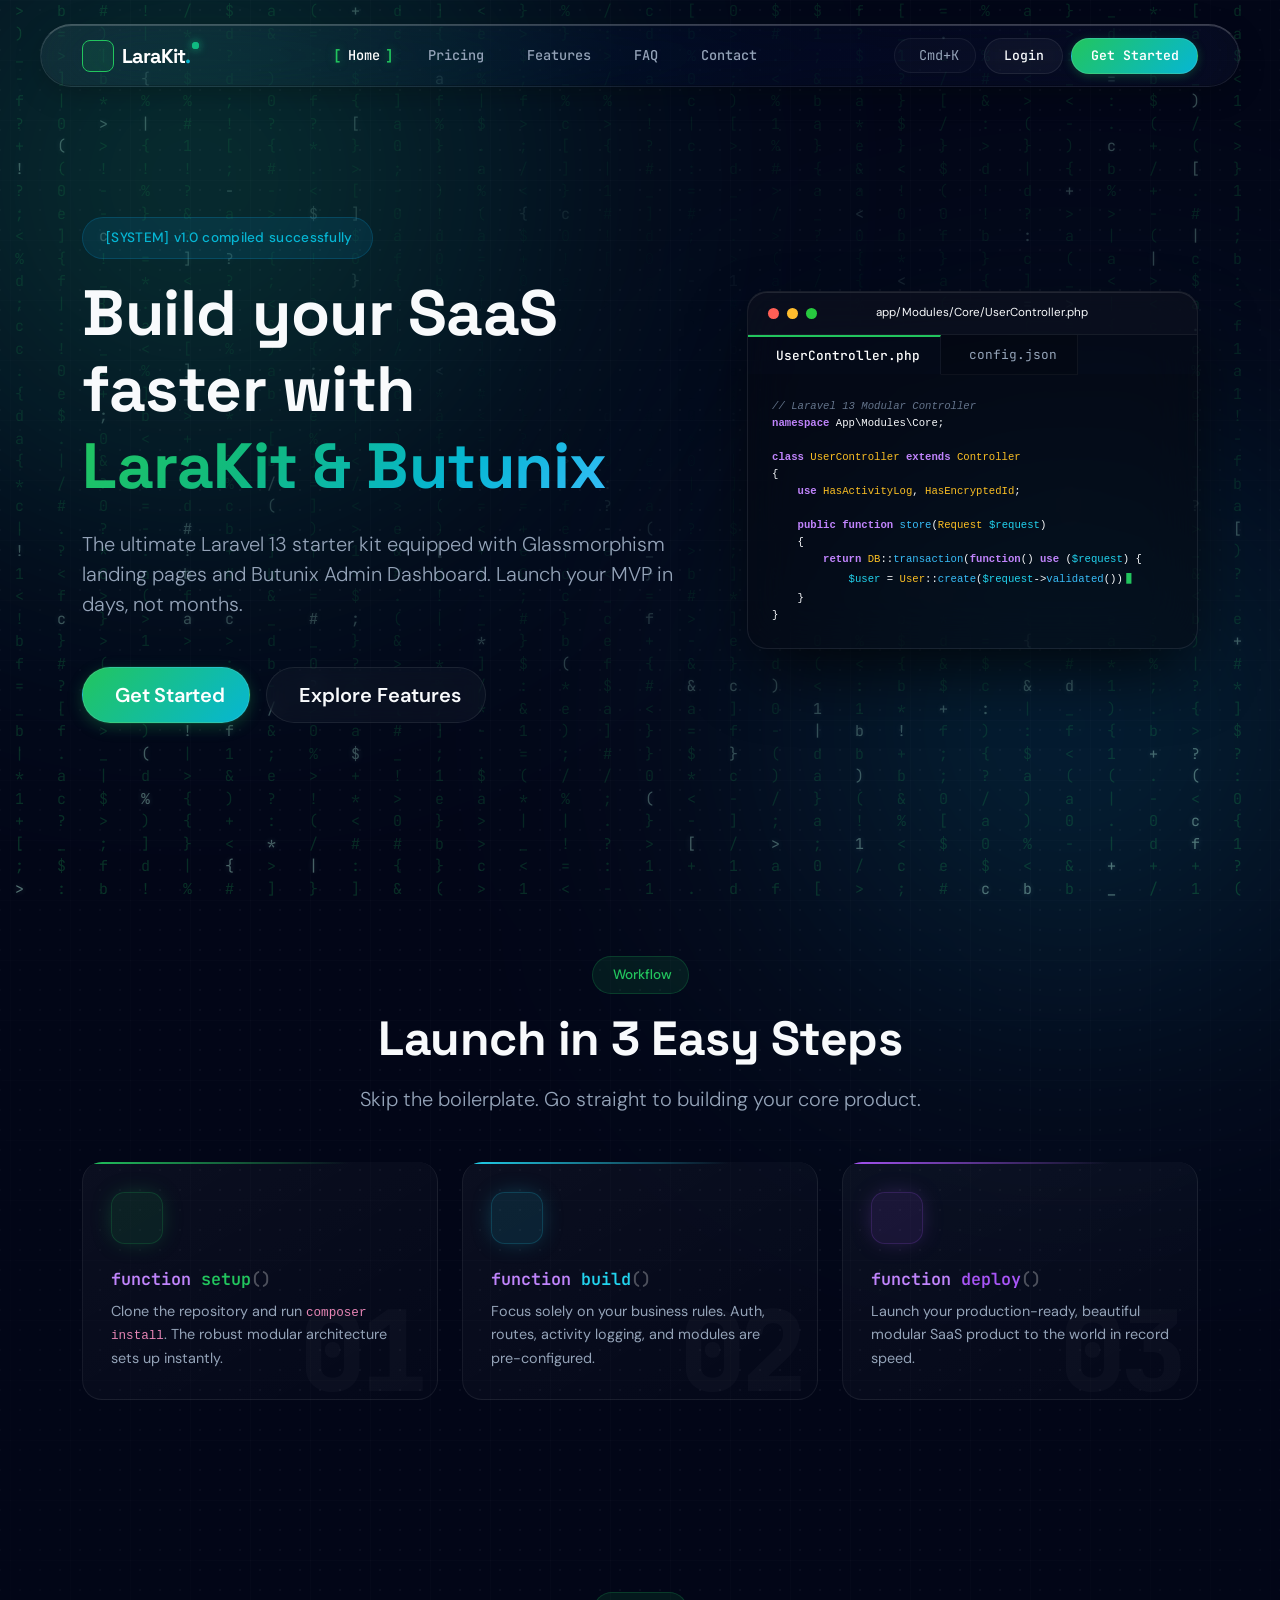
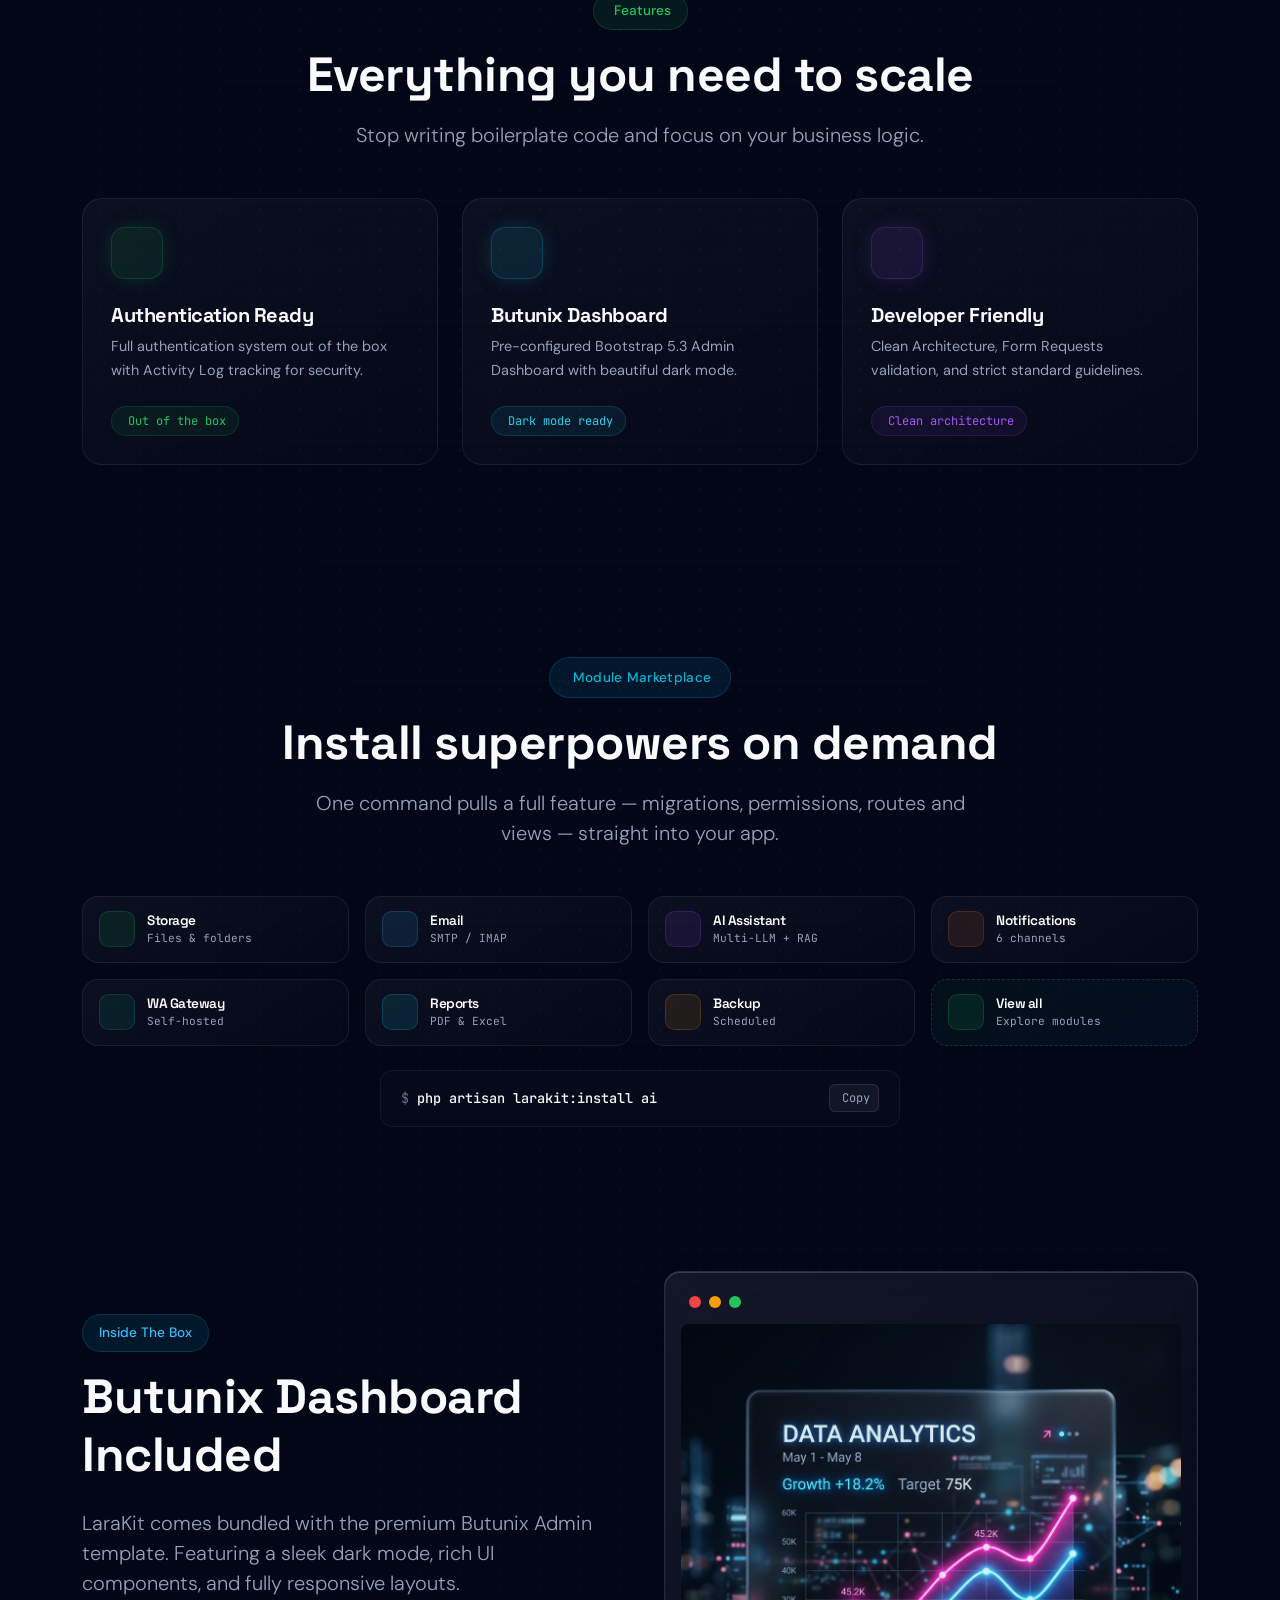
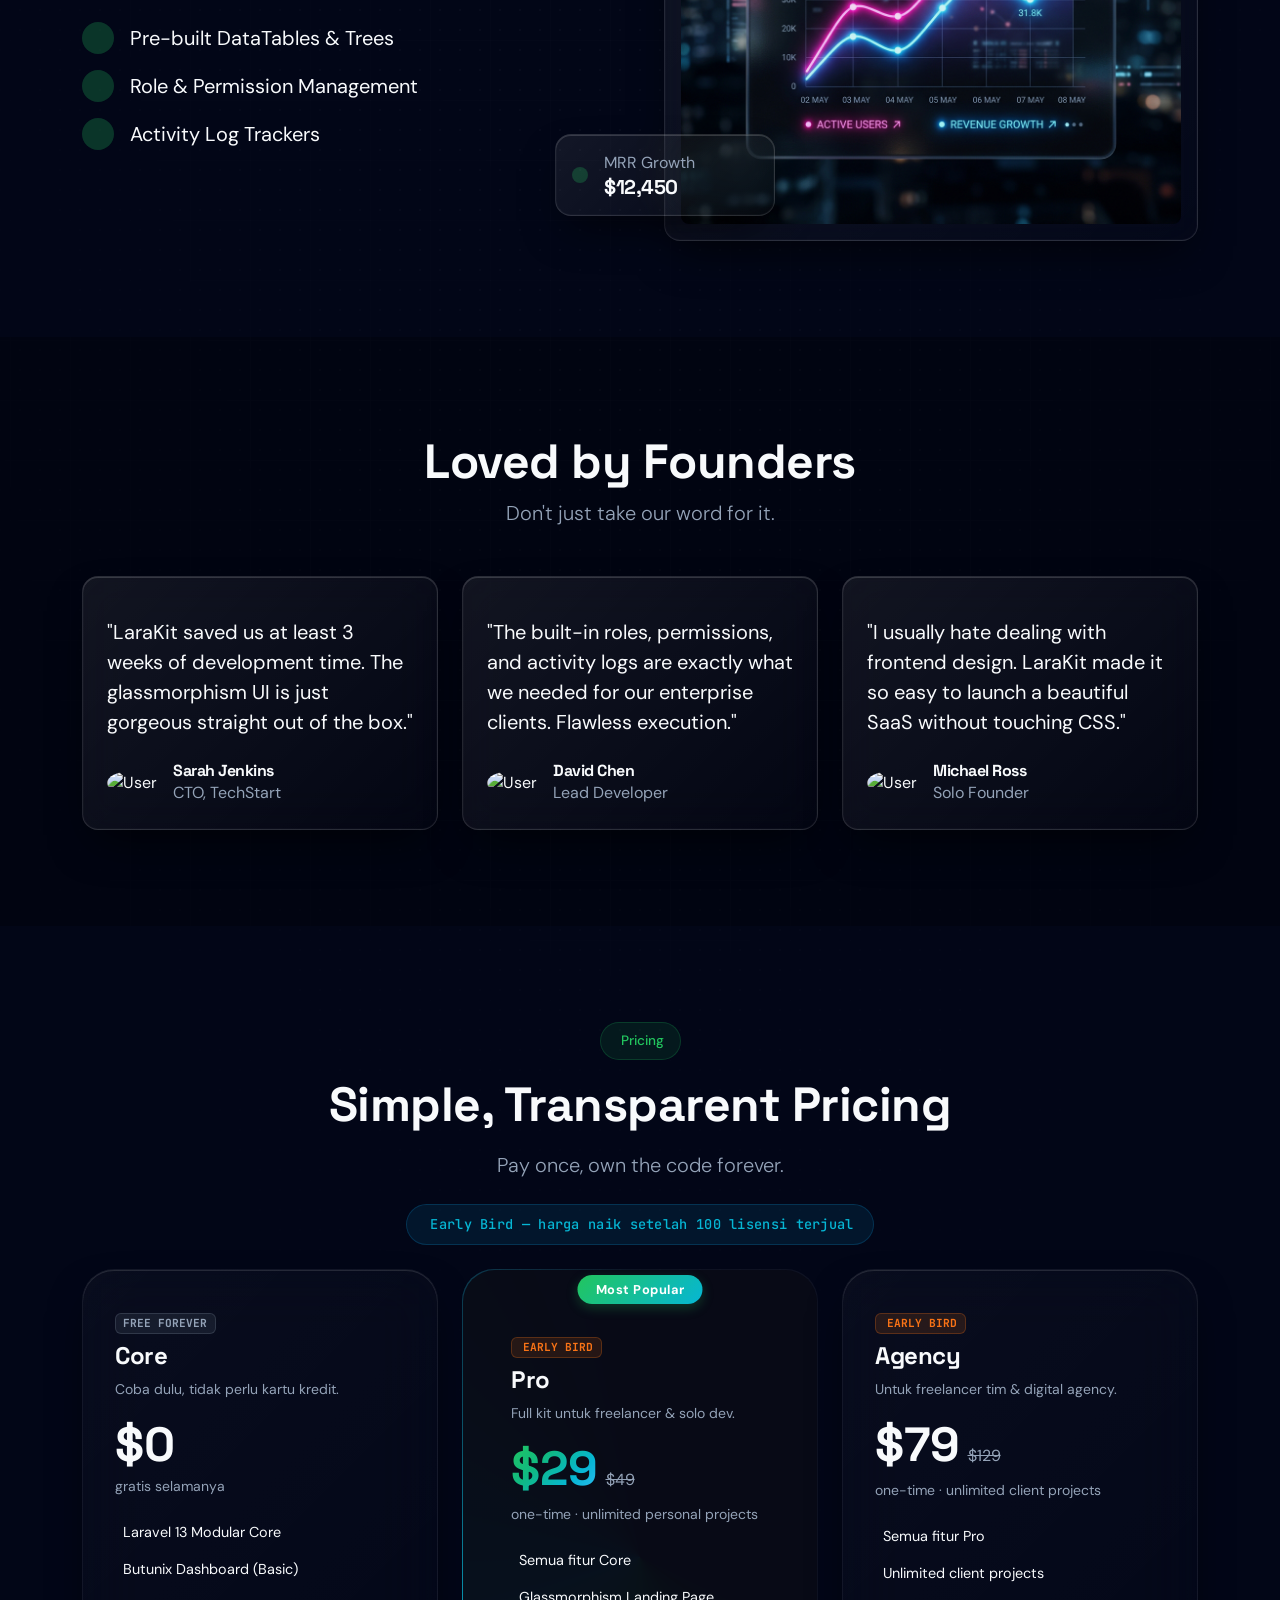
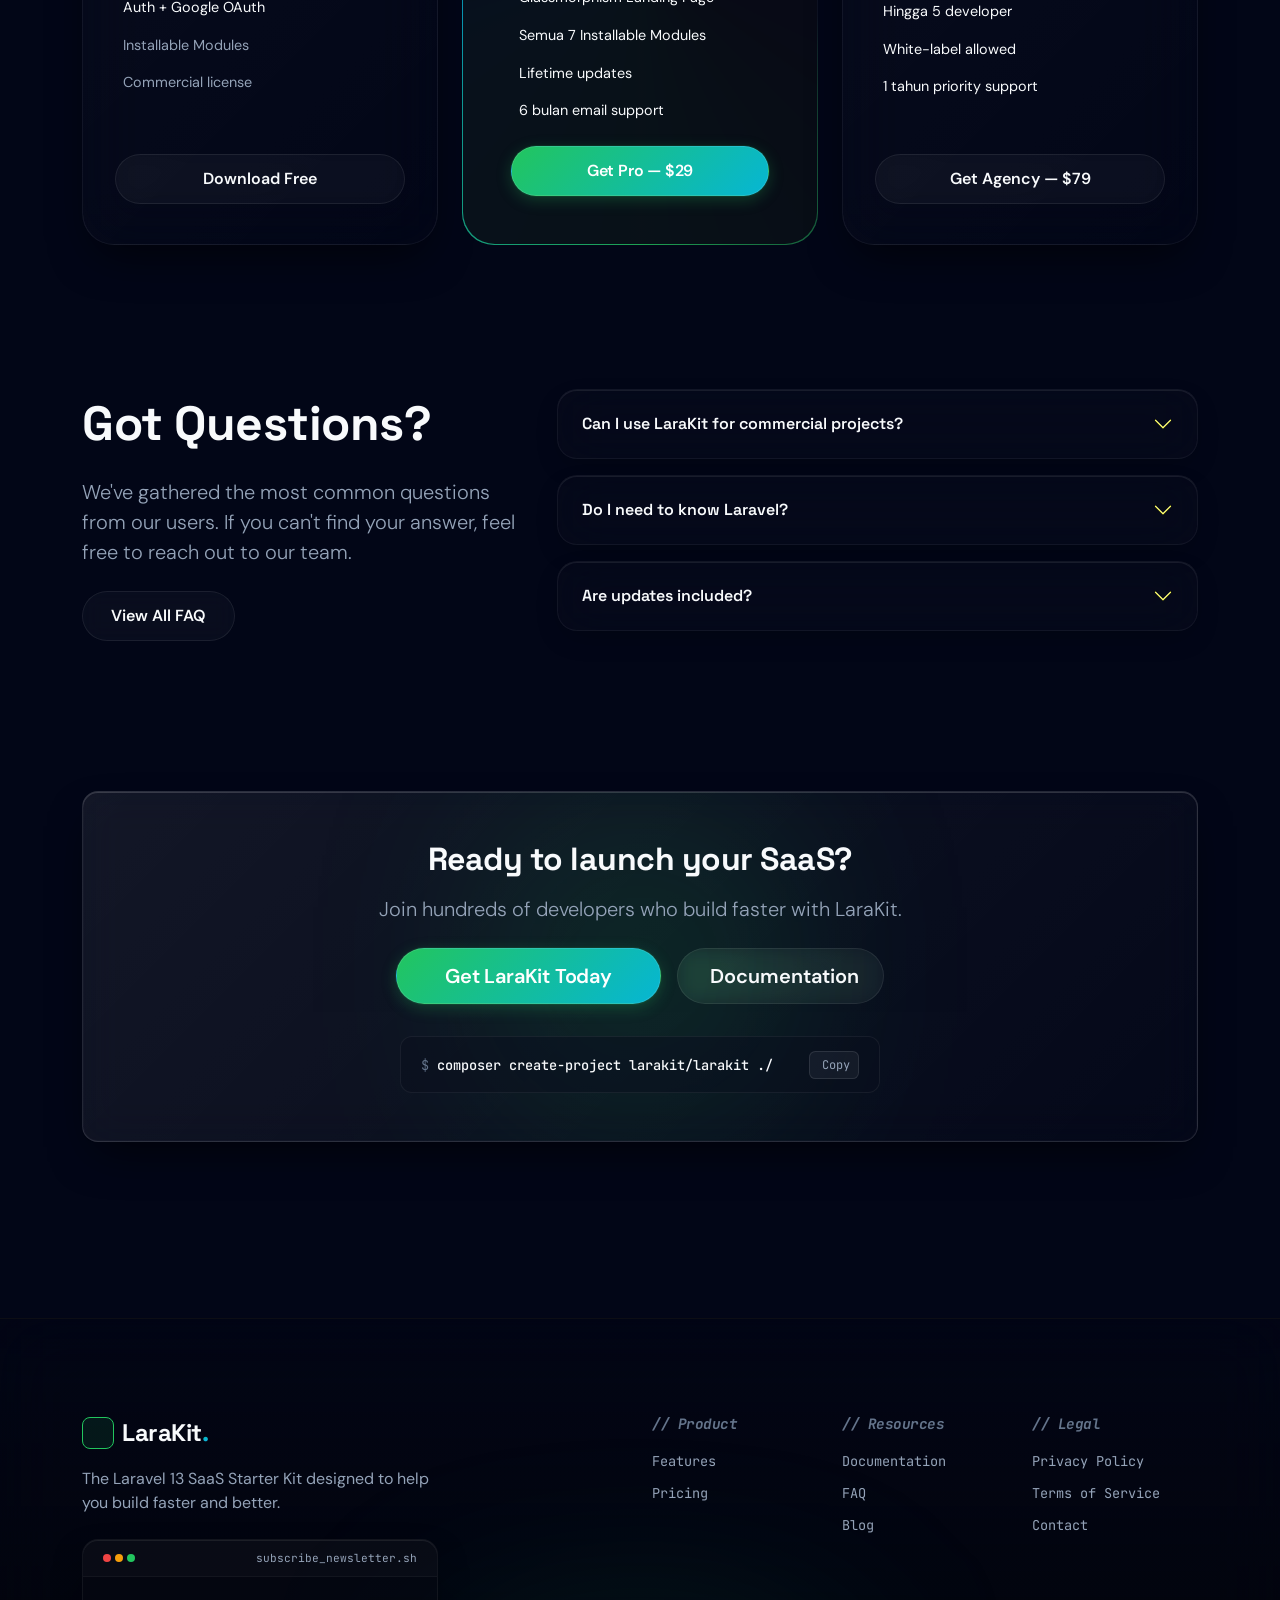
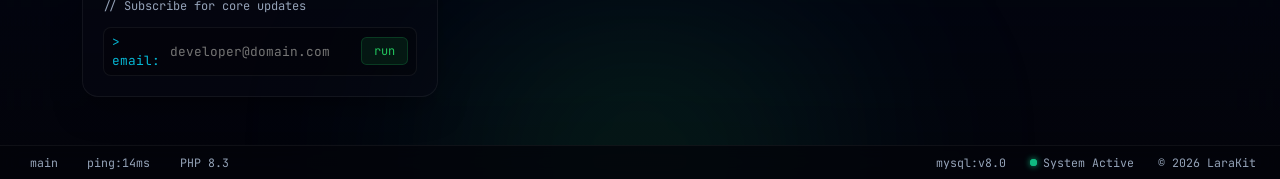
==== commit a3e73098: "feat(index): sesuaikan pricing section dengan Core/Pro/Agency early bird Co-Authored-By: Claude Sonn" ====
--- a/index.html
+++ b/index.html
@@ -479,86 +479,91 @@
     <!-- === PRICING SECTION === -->
     <section class="py-5 my-5">
         <div class="container">
-            <div class="text-center mb-5" data-aos="fade-up">
-                <h2 class="fw-bold display-5">Simple, Transparent Pricing</h2>
+            <div class="text-center mb-4" data-aos="fade-up">
+                <span class="badge-glass-primary mb-3"><i class="ri-price-tag-3-line me-1"></i> Pricing</span>
+                <h2 class="fw-bold display-5 mb-3">Simple, Transparent Pricing</h2>
                 <p class="lead text-muted">Pay once, own the code forever.</p>
             </div>
+            <div class="text-center mb-4" data-aos="fade-up">
+                <span class="badge-glass-accent px-4 py-2" style="font-family: var(--font-code); font-size: 0.8rem;">
+                    <i class="ri-time-line me-1"></i> Early Bird — harga naik setelah 100 lisensi terjual
+                </span>
+            </div>
             <div class="row g-4 justify-content-center">
-                <!-- Basic Plan -->
+
+                <!-- Core — Free -->
                 <div class="col-md-6 col-lg-4" data-aos="fade-up" data-aos-delay="100">
                     <div class="pricing-card h-100 d-flex flex-column">
                         <div class="mb-4">
-                            <h4 class="fw-bold mb-2">Starter</h4>
-                            <p class="text-muted">Perfect for indie hackers and solo developers.</p>
-                            <h2 class="display-5 fw-bold mb-0">$49</h2>
-                            <small class="text-muted">one-time payment</small>
-                        </div>
-                        <ul class="list-unstyled flex-grow-1 mb-4 d-flex flex-column gap-3">
-                            <li class="d-flex gap-2"><i class="ri-checkbox-circle-fill text-success"></i> Laravel 13
-                                Core</li>
-                            <li class="d-flex gap-2"><i class="ri-checkbox-circle-fill text-success"></i> Butunix
-                                Dashboard (Basic)</li>
-                            <li class="d-flex gap-2"><i class="ri-checkbox-circle-fill text-success"></i> Standard Auth
-                                System</li>
-                            <li class="d-flex gap-2 text-muted"><i class="ri-close-circle-fill"></i> Glassmorphism
-                                Landing Page</li>
-                            <li class="d-flex gap-2 text-muted"><i class="ri-close-circle-fill"></i> Premium Support
-                            </li>
+                            <span class="badge mb-2" style="background: rgba(148,163,184,0.1); color: var(--bx-text-muted); border: 1px solid rgba(148,163,184,0.2); font-family: var(--font-code); font-size: 0.7rem;">FREE FOREVER</span>
+                            <h4 class="fw-bold mb-2">Core</h4>
+                            <p class="text-muted small">Coba dulu, tidak perlu kartu kredit.</p>
+                            <h2 class="display-5 fw-bold mb-0">$0</h2>
+                            <small class="text-muted">gratis selamanya</small>
+                        </div>
+                        <ul class="list-unstyled flex-grow-1 mb-4 d-flex flex-column gap-3" style="font-size: 0.9rem;">
+                            <li class="d-flex gap-2"><i class="ri-checkbox-circle-fill text-success mt-1"></i> Laravel 13 Modular Core</li>
+                            <li class="d-flex gap-2"><i class="ri-checkbox-circle-fill text-success mt-1"></i> Butunix Dashboard (Basic)</li>
+                            <li class="d-flex gap-2"><i class="ri-checkbox-circle-fill text-success mt-1"></i> Auth + Google OAuth</li>
+                            <li class="d-flex gap-2 text-muted"><i class="ri-close-circle-fill mt-1"></i> Installable Modules</li>
+                            <li class="d-flex gap-2 text-muted"><i class="ri-close-circle-fill mt-1"></i> Commercial license</li>
                         </ul>
-                        <a href="pricing.html" class="btn btn-outline-glass w-100 mt-auto">Buy Starter</a>
-                    </div>
-                </div>
-
-                <!-- Pro Plan (Popular) -->
+                        <a href="pricing.html" class="btn btn-outline-glass w-100 mt-auto">Download Free</a>
+                    </div>
+                </div>
+
+                <!-- Pro — Most Popular -->
                 <div class="col-md-6 col-lg-4" data-aos="fade-up" data-aos-delay="200">
-                    <div class="pricing-card pricing-popular h-100 d-flex flex-column">
-                        <span class="popular-badge">Most Popular</span>
-                        <div class="mb-4">
-                            <h4 class="fw-bold mb-2">Pro</h4>
-                            <p class="text-muted">For serious startups and small teams.</p>
-                            <h2 class="display-5 fw-bold mb-0 text-gradient">$99</h2>
-                            <small class="text-muted">one-time payment</small>
-                        </div>
-                        <ul class="list-unstyled flex-grow-1 mb-4 d-flex flex-column gap-3">
-                            <li class="d-flex gap-2"><i class="ri-checkbox-circle-fill text-success"></i> Everything in
-                                Starter</li>
-                            <li class="d-flex gap-2"><i class="ri-checkbox-circle-fill text-success"></i> Butunix
-                                Dashboard (Full)</li>
-                            <li class="d-flex gap-2"><i class="ri-checkbox-circle-fill text-success"></i> Glassmorphism
-                                Landing Page</li>
-                            <li class="d-flex gap-2"><i class="ri-checkbox-circle-fill text-success"></i> Advanced Roles
-                                & Permissions</li>
-                            <li class="d-flex gap-2"><i class="ri-checkbox-circle-fill text-success"></i> 6 Months
-                                Premium Support</li>
-                        </ul>
-                        <a href="pricing.html" class="btn btn-primary-glass w-100 mt-auto">Buy Pro</a>
-                    </div>
-                </div>
-
-                <!-- Enterprise Plan -->
+                    <div class="rotating-glow-card h-100">
+                        <div class="rotating-glow-card-inner p-4 p-lg-5 h-100 d-flex flex-column"
+                            style="border-radius: 2rem; background: rgba(8, 10, 22, 0.95);">
+                            <span class="popular-badge" style="top: 5px;">Most Popular</span>
+                            <div class="mb-4 mt-3">
+                                <span class="badge mb-2" style="background: rgba(249,115,22,0.12); color: #f97316; border: 1px solid rgba(249,115,22,0.25); font-family: var(--font-code); font-size: 0.7rem;"><i class="ri-fire-line me-1"></i>EARLY BIRD</span>
+                                <h4 class="fw-bold mb-2">Pro</h4>
+                                <p class="text-muted small">Full kit untuk freelancer &amp; solo dev.</p>
+                                <div class="d-flex align-items-baseline gap-2 mb-1">
+                                    <h2 class="display-5 fw-bold mb-0 text-gradient">$29</h2>
+                                    <s class="text-muted">$49</s>
+                                </div>
+                                <small class="text-muted">one-time · unlimited personal projects</small>
+                            </div>
+                            <ul class="list-unstyled flex-grow-1 mb-4 d-flex flex-column gap-3" style="font-size: 0.9rem;">
+                                <li class="d-flex gap-2"><i class="ri-checkbox-circle-fill text-success mt-1"></i> Semua fitur Core</li>
+                                <li class="d-flex gap-2"><i class="ri-checkbox-circle-fill text-success mt-1"></i> Glassmorphism Landing Page</li>
+                                <li class="d-flex gap-2"><i class="ri-checkbox-circle-fill text-success mt-1"></i> Semua 7 Installable Modules</li>
+                                <li class="d-flex gap-2"><i class="ri-checkbox-circle-fill text-success mt-1"></i> Lifetime updates</li>
+                                <li class="d-flex gap-2"><i class="ri-checkbox-circle-fill text-success mt-1"></i> 6 bulan email support</li>
+                            </ul>
+                            <a href="pricing.html" class="btn btn-primary-glass w-100 mt-auto">Get Pro — $29</a>
+                        </div>
+                    </div>
+                </div>
+
+                <!-- Agency -->
                 <div class="col-md-6 col-lg-4" data-aos="fade-up" data-aos-delay="300">
                     <div class="pricing-card h-100 d-flex flex-column">
                         <div class="mb-4">
-                            <h4 class="fw-bold mb-2">Enterprise</h4>
-                            <p class="text-muted">For agencies and large scale businesses.</p>
-                            <h2 class="display-5 fw-bold mb-0">$249</h2>
-                            <small class="text-muted">one-time payment</small>
-                        </div>
-                        <ul class="list-unstyled flex-grow-1 mb-4 d-flex flex-column gap-3">
-                            <li class="d-flex gap-2"><i class="ri-checkbox-circle-fill text-success"></i> Everything in
-                                Pro</li>
-                            <li class="d-flex gap-2"><i class="ri-checkbox-circle-fill text-success"></i> Multi-tenancy
-                                Support</li>
-                            <li class="d-flex gap-2"><i class="ri-checkbox-circle-fill text-success"></i> Figma Design
-                                Files</li>
-                            <li class="d-flex gap-2"><i class="ri-checkbox-circle-fill text-success"></i> Lifetime
-                                Updates</li>
-                            <li class="d-flex gap-2"><i class="ri-checkbox-circle-fill text-success"></i> 1 Year
-                                Priority Support</li>
+                            <span class="badge mb-2" style="background: rgba(249,115,22,0.12); color: #f97316; border: 1px solid rgba(249,115,22,0.25); font-family: var(--font-code); font-size: 0.7rem;"><i class="ri-fire-line me-1"></i>EARLY BIRD</span>
+                            <h4 class="fw-bold mb-2">Agency</h4>
+                            <p class="text-muted small">Untuk freelancer tim &amp; digital agency.</p>
+                            <div class="d-flex align-items-baseline gap-2 mb-1">
+                                <h2 class="display-5 fw-bold mb-0">$79</h2>
+                                <s class="text-muted">$129</s>
+                            </div>
+                            <small class="text-muted">one-time · unlimited client projects</small>
+                        </div>
+                        <ul class="list-unstyled flex-grow-1 mb-4 d-flex flex-column gap-3" style="font-size: 0.9rem;">
+                            <li class="d-flex gap-2"><i class="ri-checkbox-circle-fill text-success mt-1"></i> Semua fitur Pro</li>
+                            <li class="d-flex gap-2"><i class="ri-checkbox-circle-fill text-success mt-1"></i> Unlimited client projects</li>
+                            <li class="d-flex gap-2"><i class="ri-checkbox-circle-fill text-success mt-1"></i> Hingga 5 developer</li>
+                            <li class="d-flex gap-2"><i class="ri-checkbox-circle-fill text-success mt-1"></i> White-label allowed</li>
+                            <li class="d-flex gap-2"><i class="ri-checkbox-circle-fill text-success mt-1"></i> 1 tahun priority support</li>
                         </ul>
-                        <a href="contact.html" class="btn btn-outline-glass w-100 mt-auto">Contact Sales</a>
-                    </div>
-                </div>
+                        <a href="pricing.html" class="btn btn-outline-glass w-100 mt-auto">Get Agency — $79</a>
+                    </div>
+                </div>
+
             </div>
         </div>
     </section>
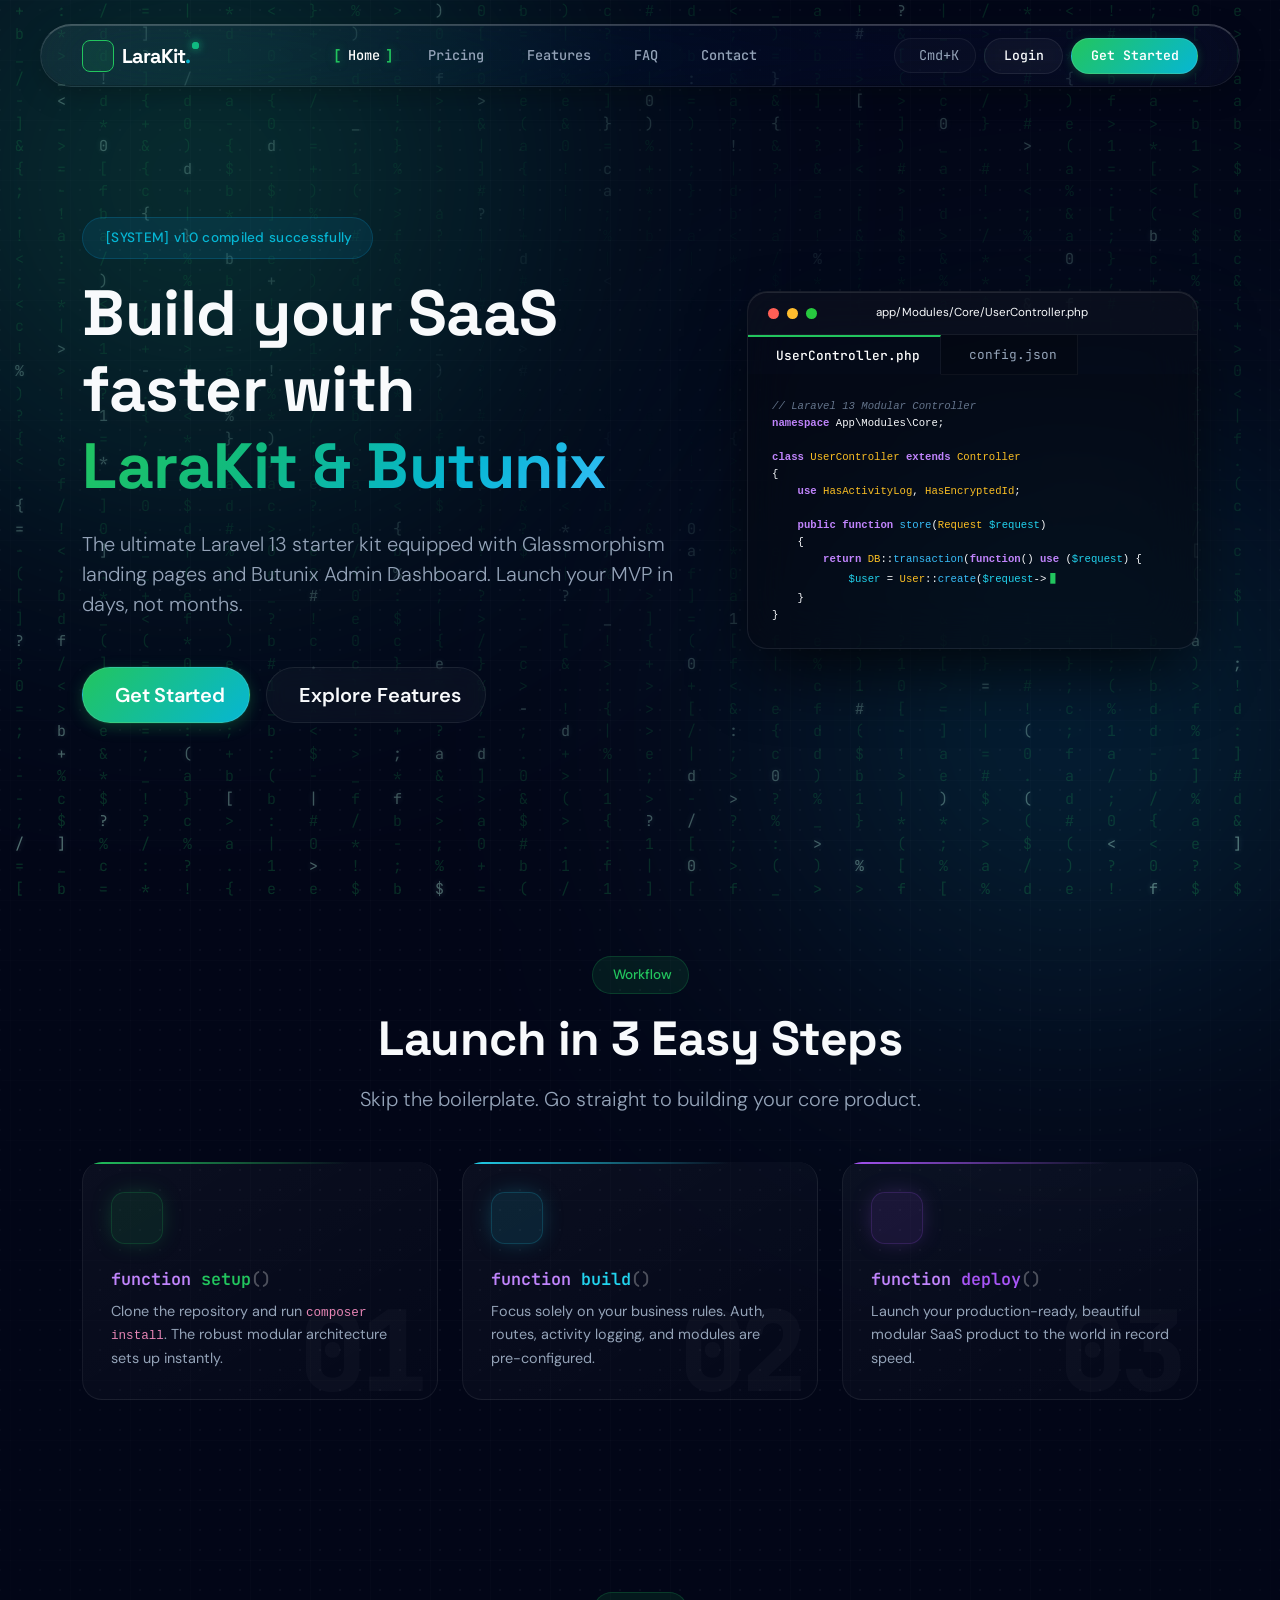
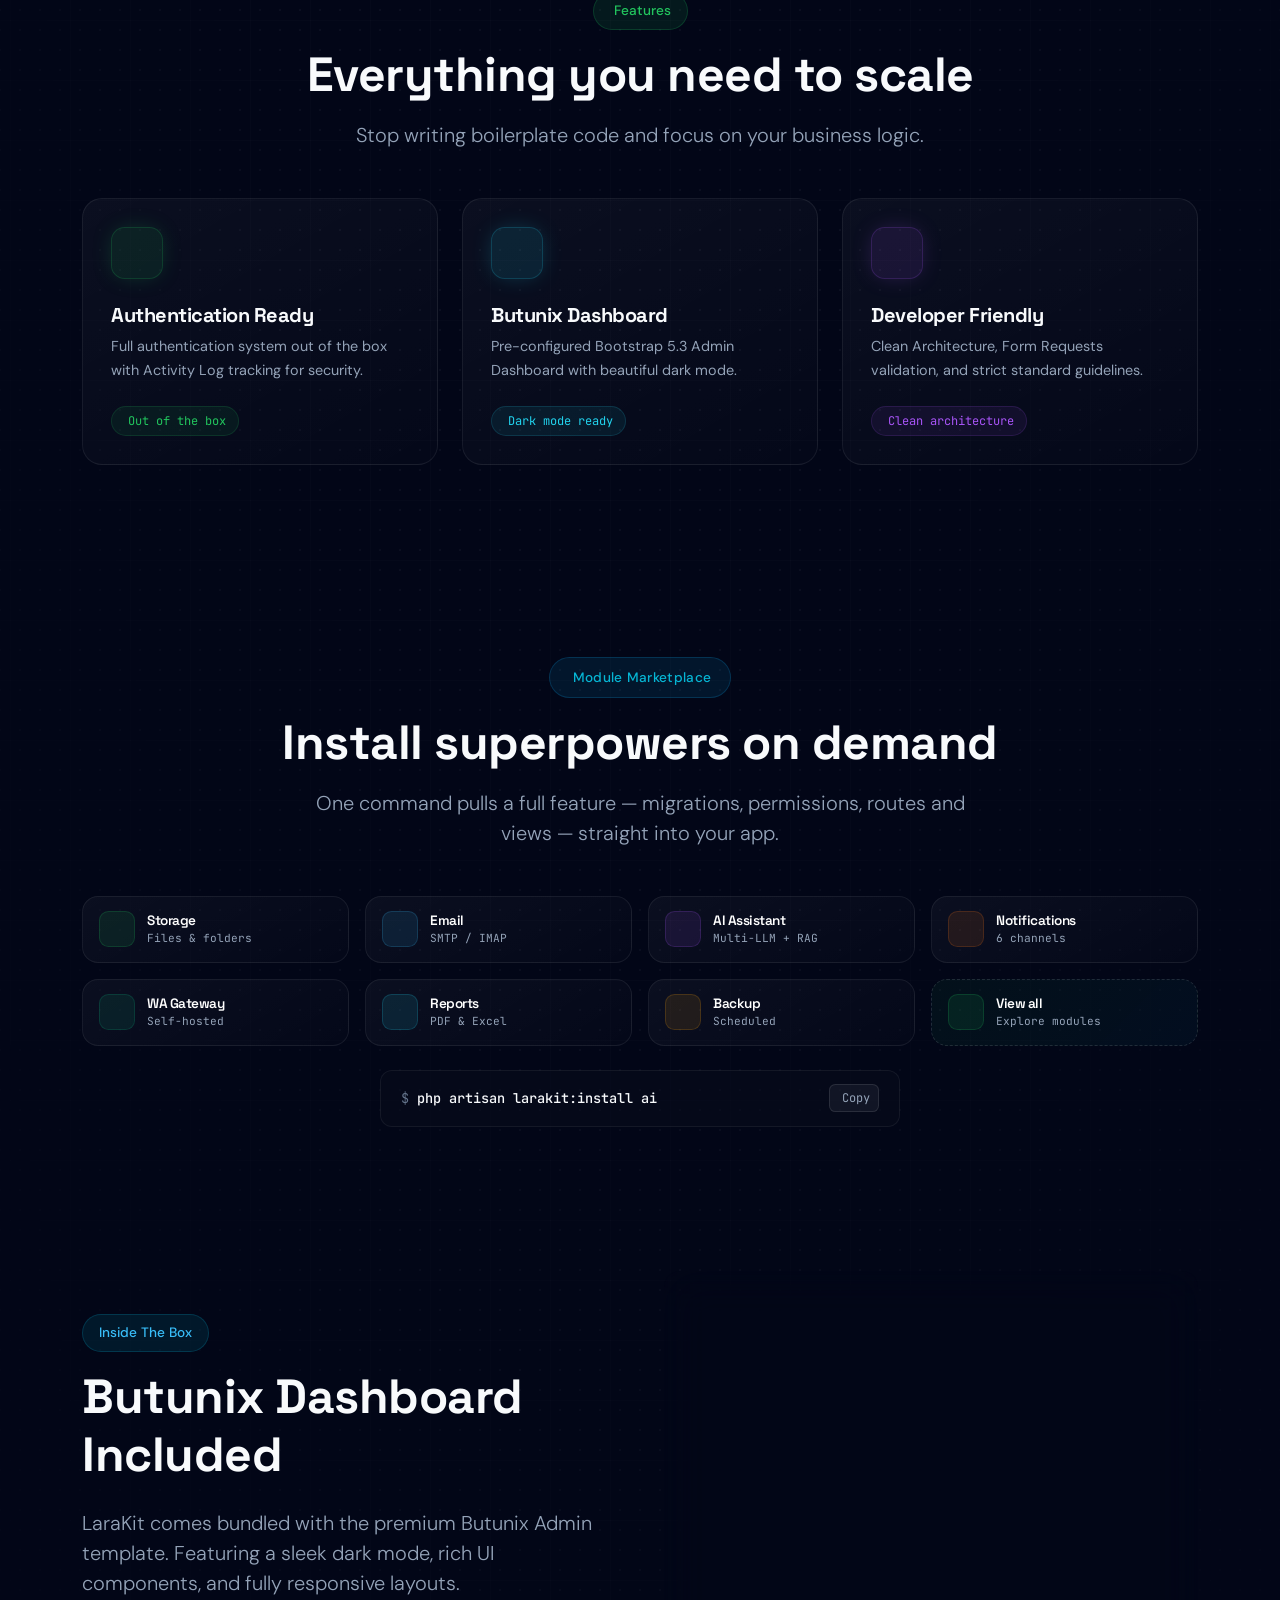
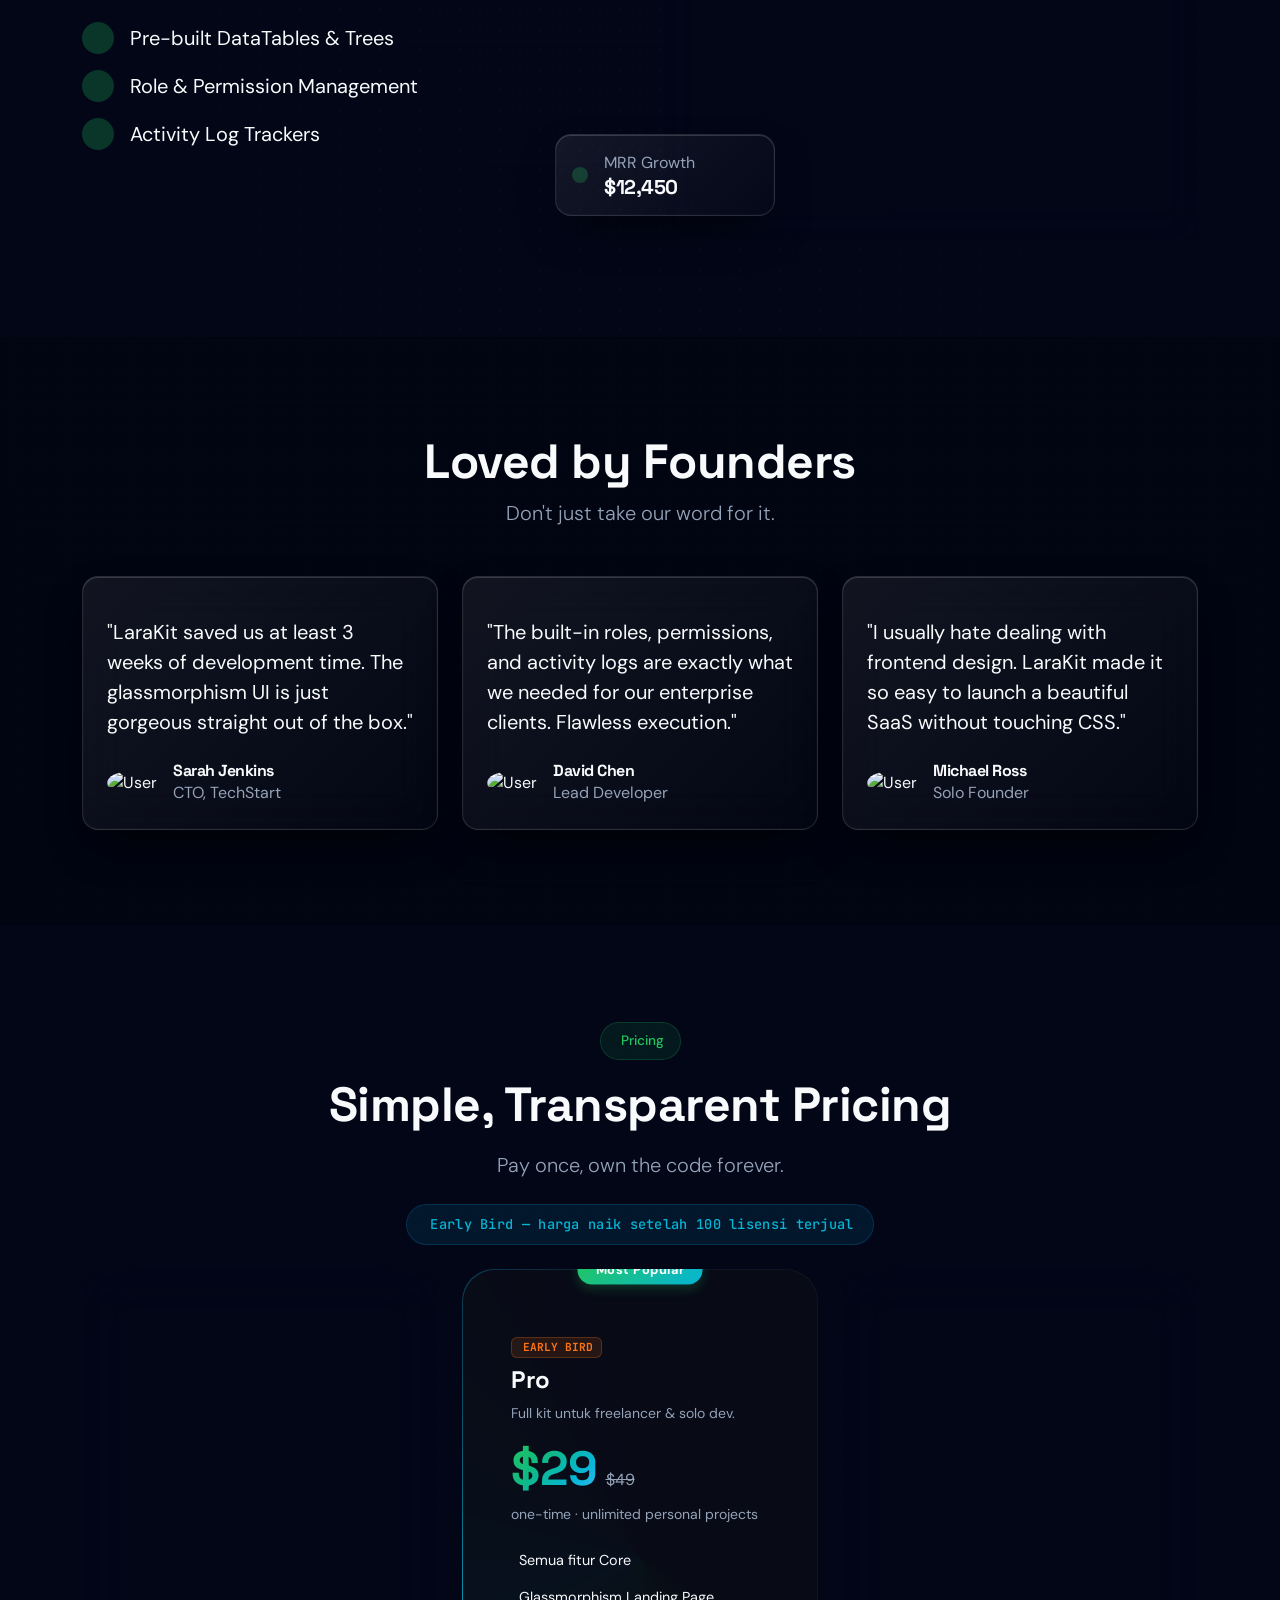
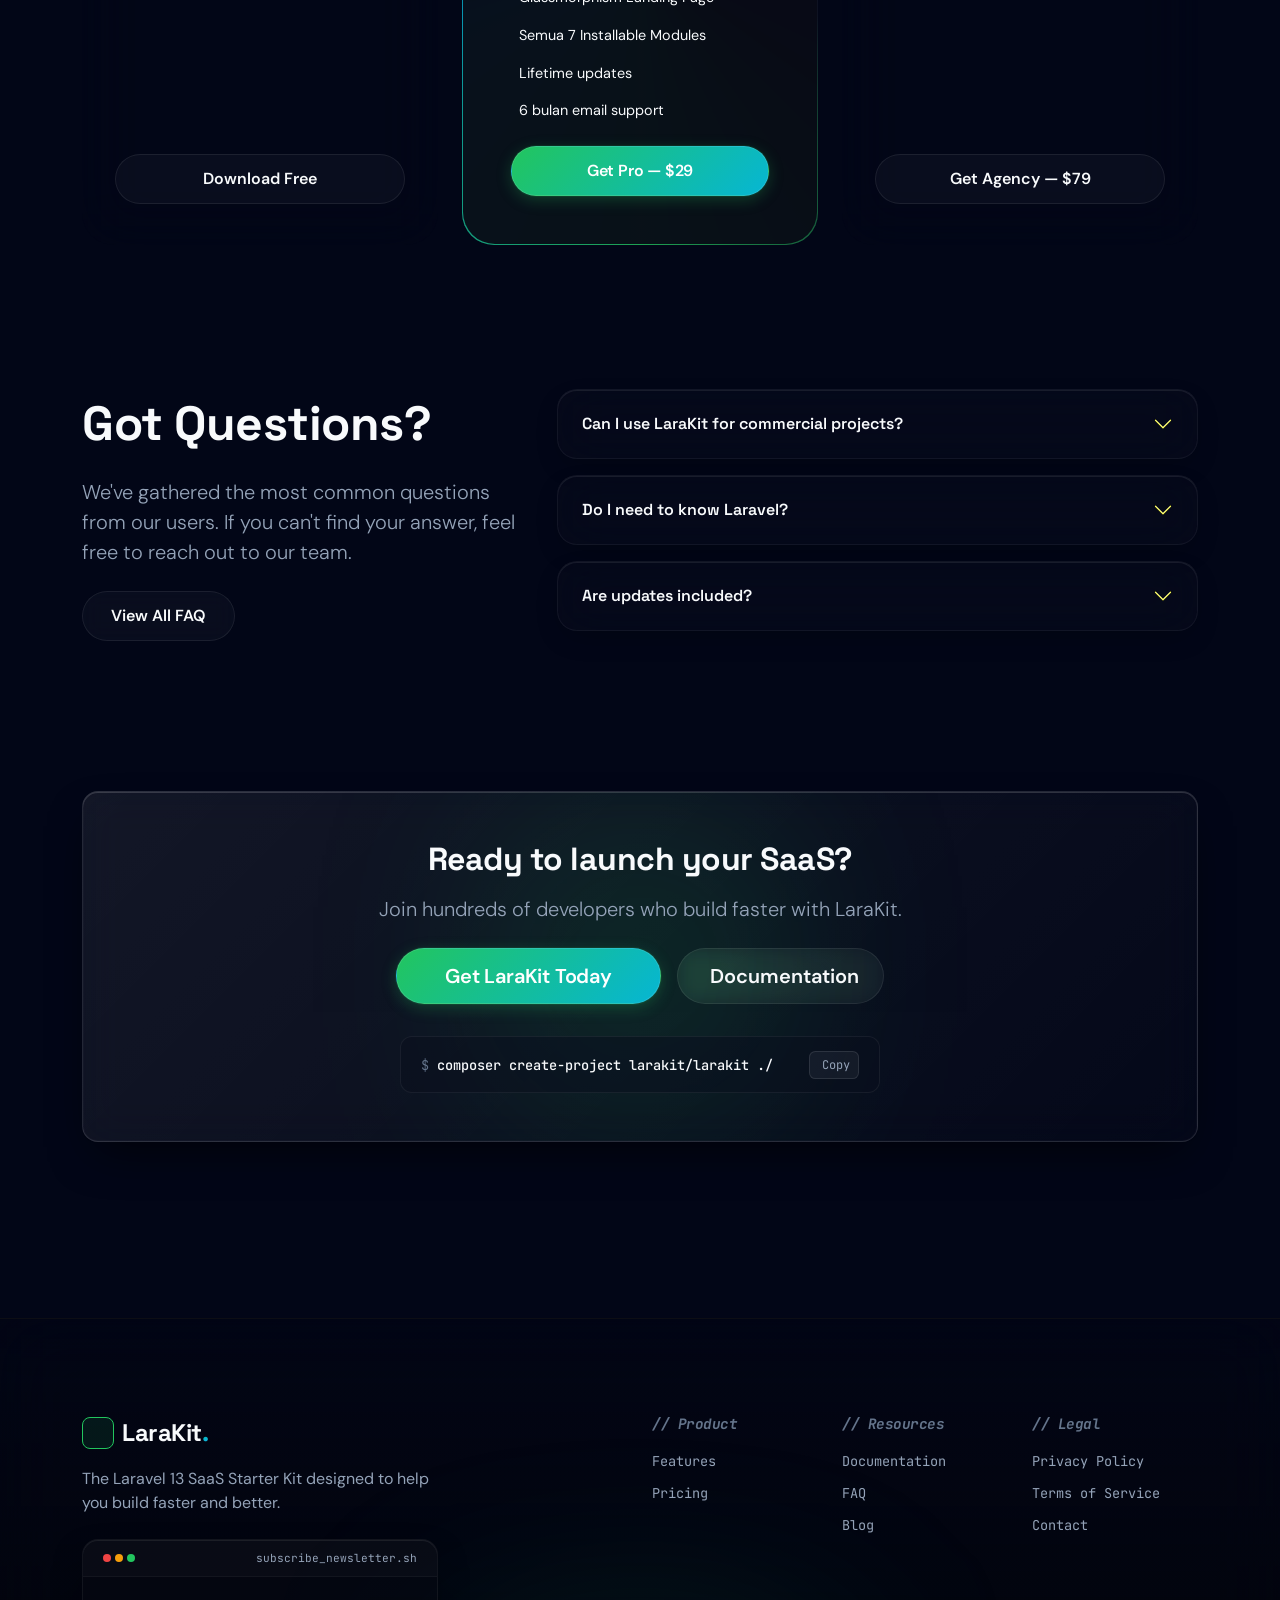
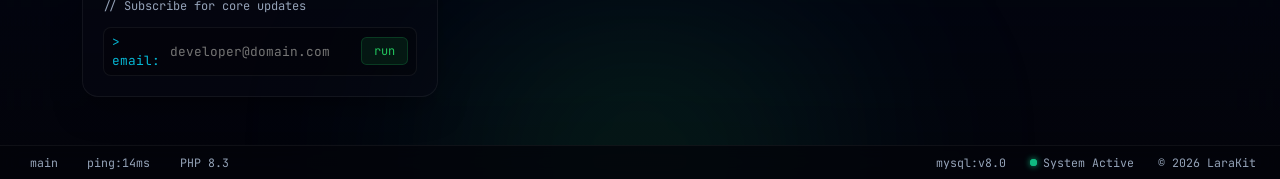
==== commit 466da337: "fix(pricing): popular badge duduk tepat di garis atas card top:0 + translate(-50%,-50%) → badge cent" ====
--- a/index.html
+++ b/index.html
@@ -517,7 +517,7 @@
                     <div class="rotating-glow-card h-100">
                         <div class="rotating-glow-card-inner p-4 p-lg-5 h-100 d-flex flex-column"
                             style="border-radius: 2rem; background: rgba(8, 10, 22, 0.95);">
-                            <span class="popular-badge" style="top: 5px;">Most Popular</span>
+                            <span class="popular-badge">Most Popular</span>
                             <div class="mb-4 mt-3">
                                 <span class="badge mb-2" style="background: rgba(249,115,22,0.12); color: #f97316; border: 1px solid rgba(249,115,22,0.25); font-family: var(--font-code); font-size: 0.7rem;"><i class="ri-fire-line me-1"></i>EARLY BIRD</span>
                                 <h4 class="fw-bold mb-2">Pro</h4>
--- a/assets/css/style.css
+++ b/assets/css/style.css
@@ -1121,9 +1121,9 @@
 
 .popular-badge {
   position: absolute;
-  top: -15px;
+  top: 0;
   left: 50%;
-  transform: translateX(-50%);
+  transform: translate(-50%, -50%);
   background: linear-gradient(135deg, var(--bx-primary) 0%, var(--bx-accent) 100%);
   color: #fff;
   padding: 5px 18px;
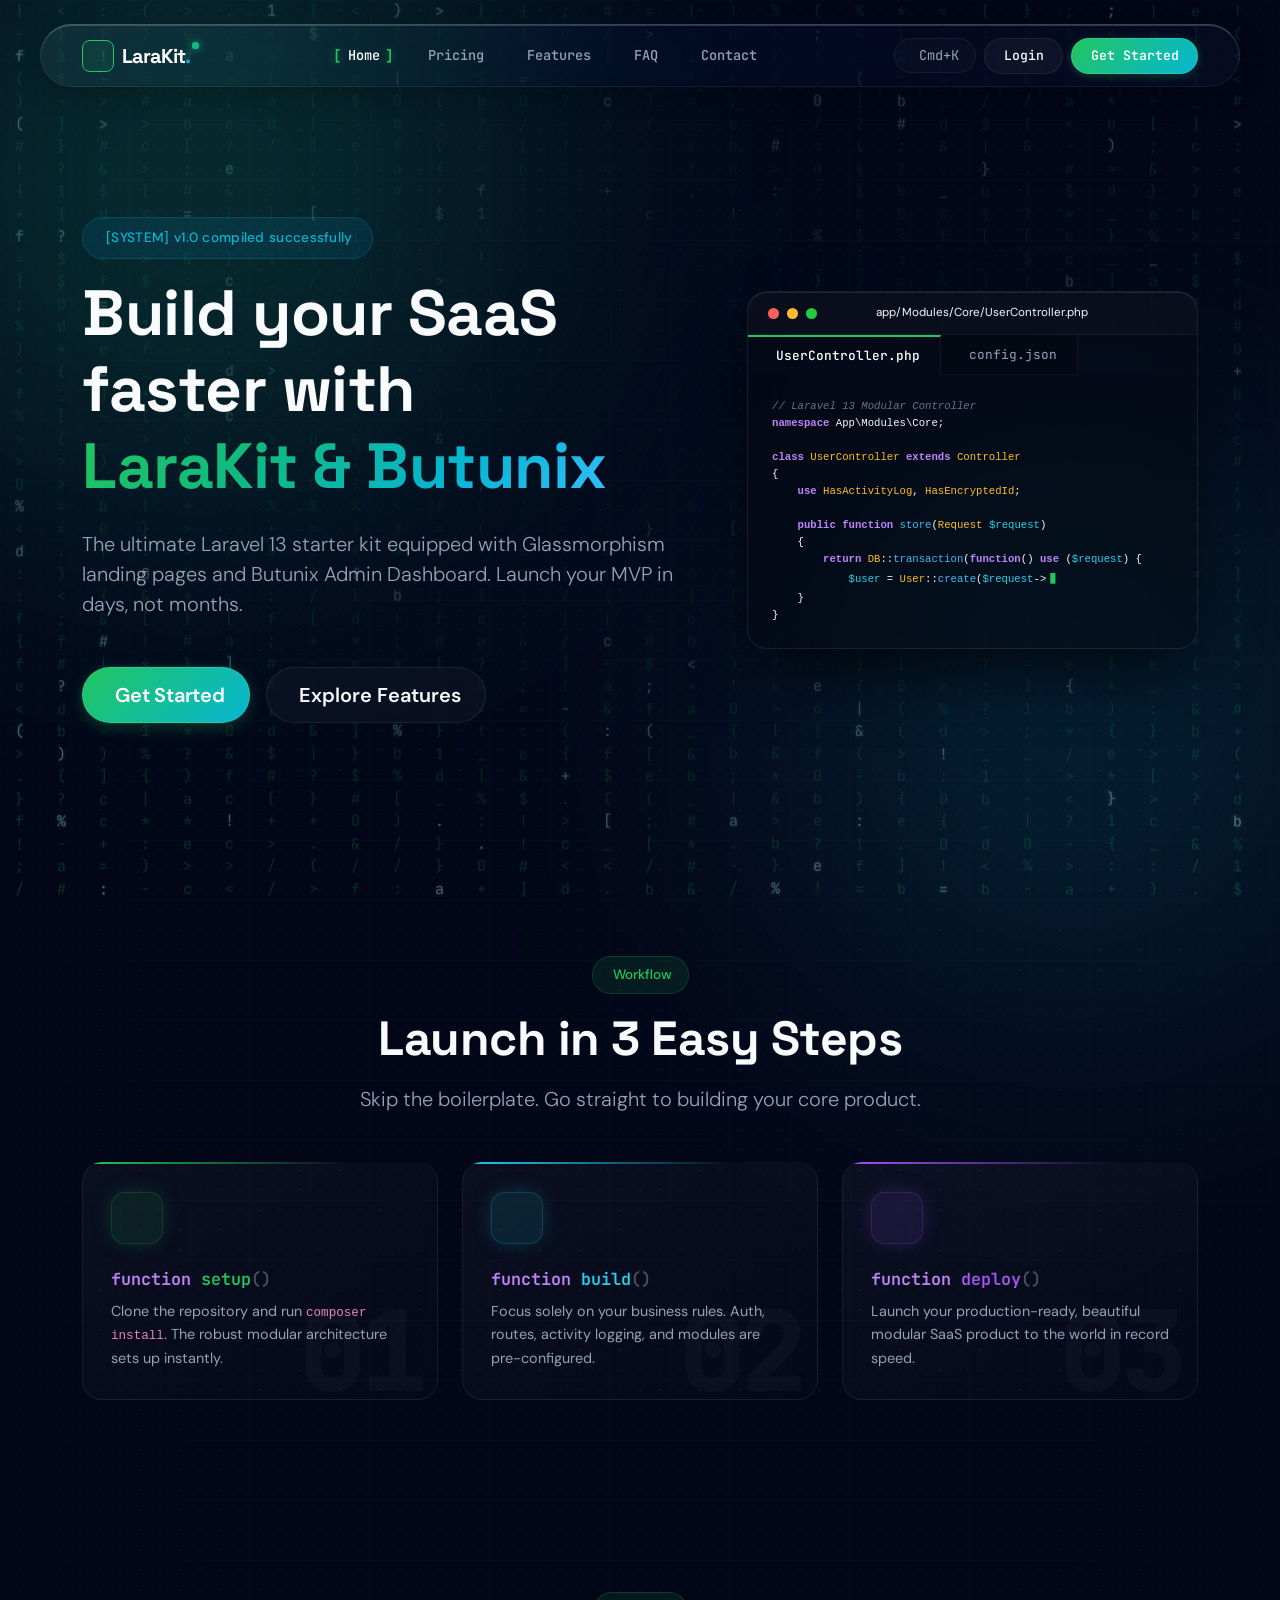
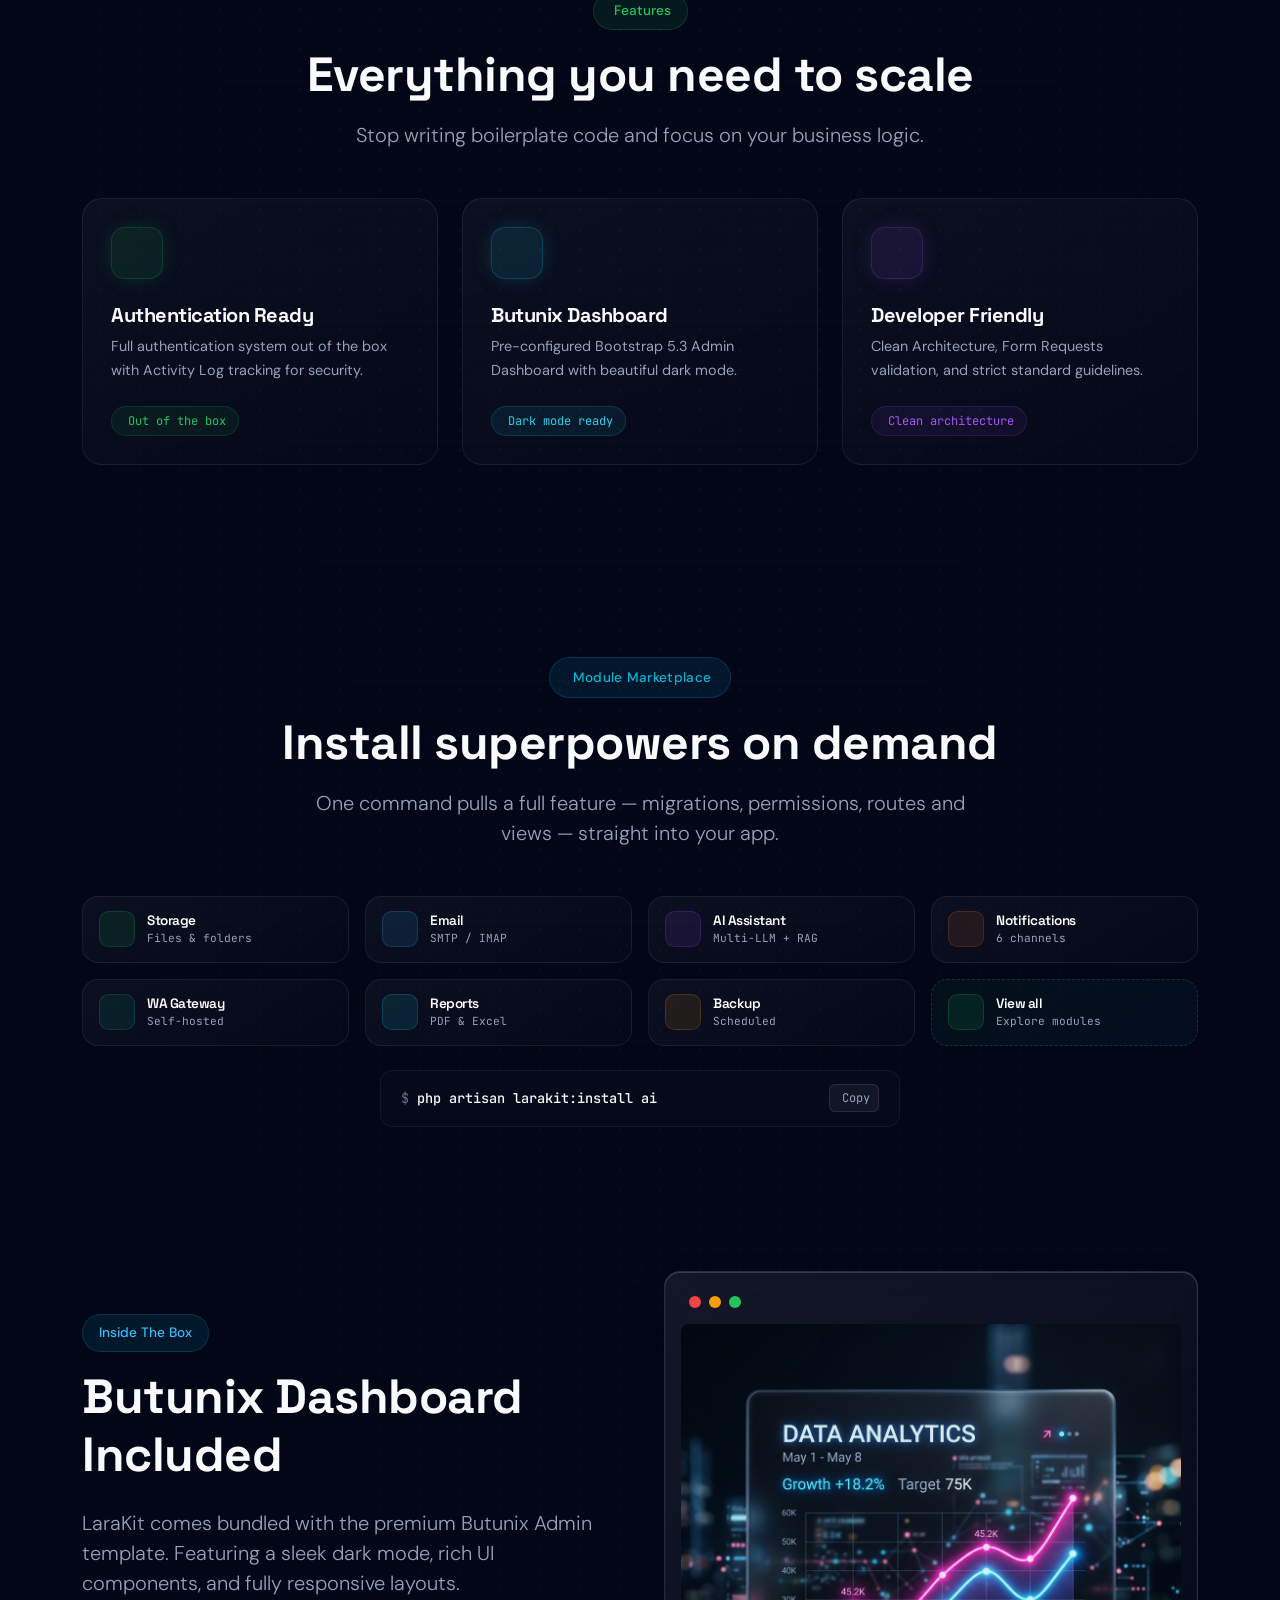
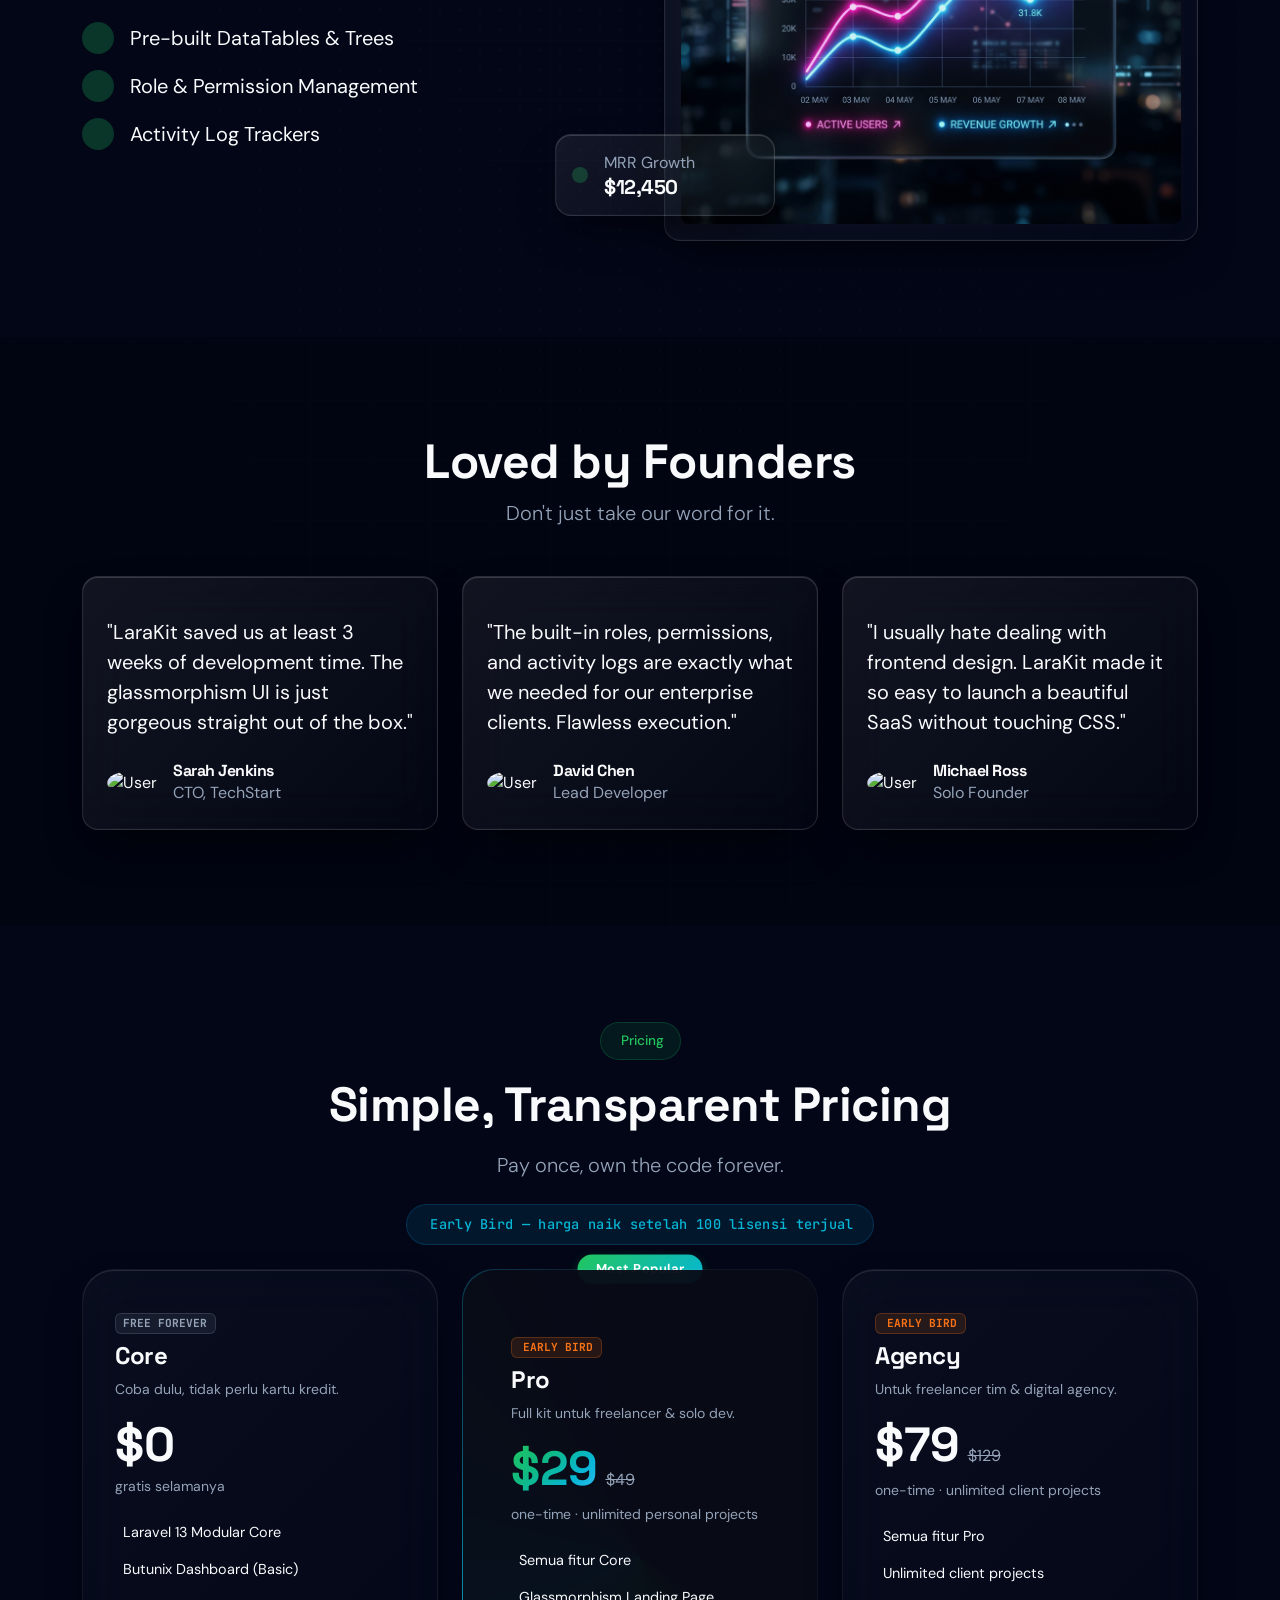
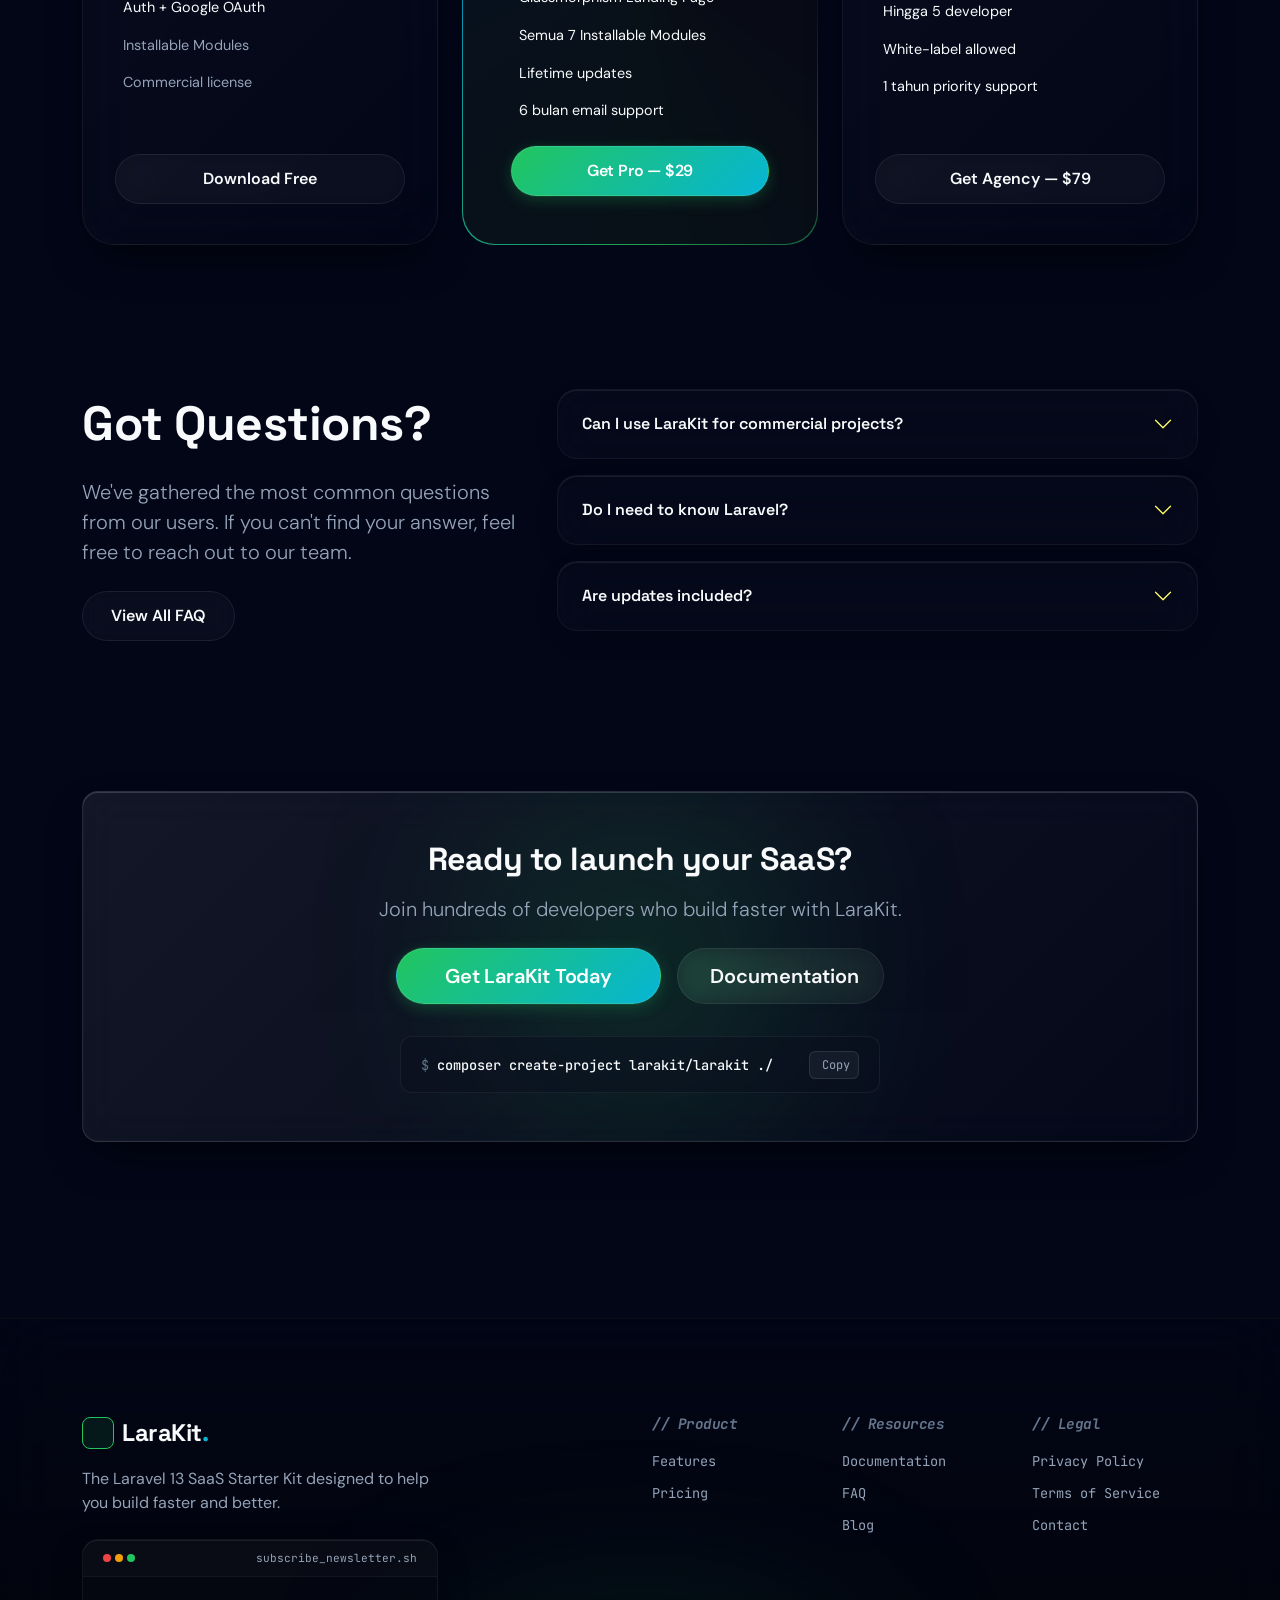
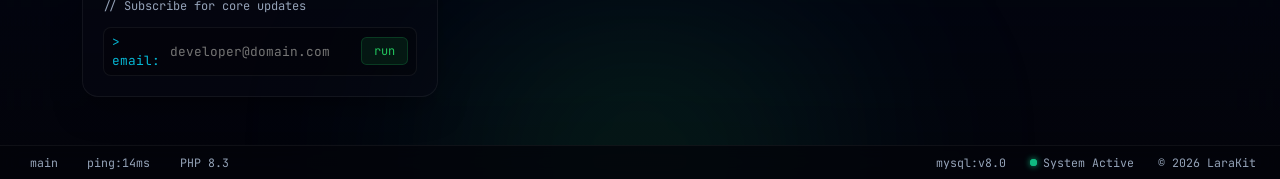
==== commit bd47045e: "fix(pricing): popular badge tidak terpotong — pindah ke luar rotating-glow-card overflow:hidden pada" ====
--- a/index.html
+++ b/index.html
@@ -513,11 +513,12 @@
                 </div>
 
                 <!-- Pro — Most Popular -->
-                <div class="col-md-6 col-lg-4" data-aos="fade-up" data-aos-delay="200">
+                <div class="col-md-6 col-lg-4 position-relative" data-aos="fade-up" data-aos-delay="200">
+                    <span class="popular-badge">Most Popular</span>
                     <div class="rotating-glow-card h-100">
                         <div class="rotating-glow-card-inner p-4 p-lg-5 h-100 d-flex flex-column"
                             style="border-radius: 2rem; background: rgba(8, 10, 22, 0.95);">
-                            <span class="popular-badge">Most Popular</span>
+
                             <div class="mb-4 mt-3">
                                 <span class="badge mb-2" style="background: rgba(249,115,22,0.12); color: #f97316; border: 1px solid rgba(249,115,22,0.25); font-family: var(--font-code); font-size: 0.7rem;"><i class="ri-fire-line me-1"></i>EARLY BIRD</span>
                                 <h4 class="fw-bold mb-2">Pro</h4>
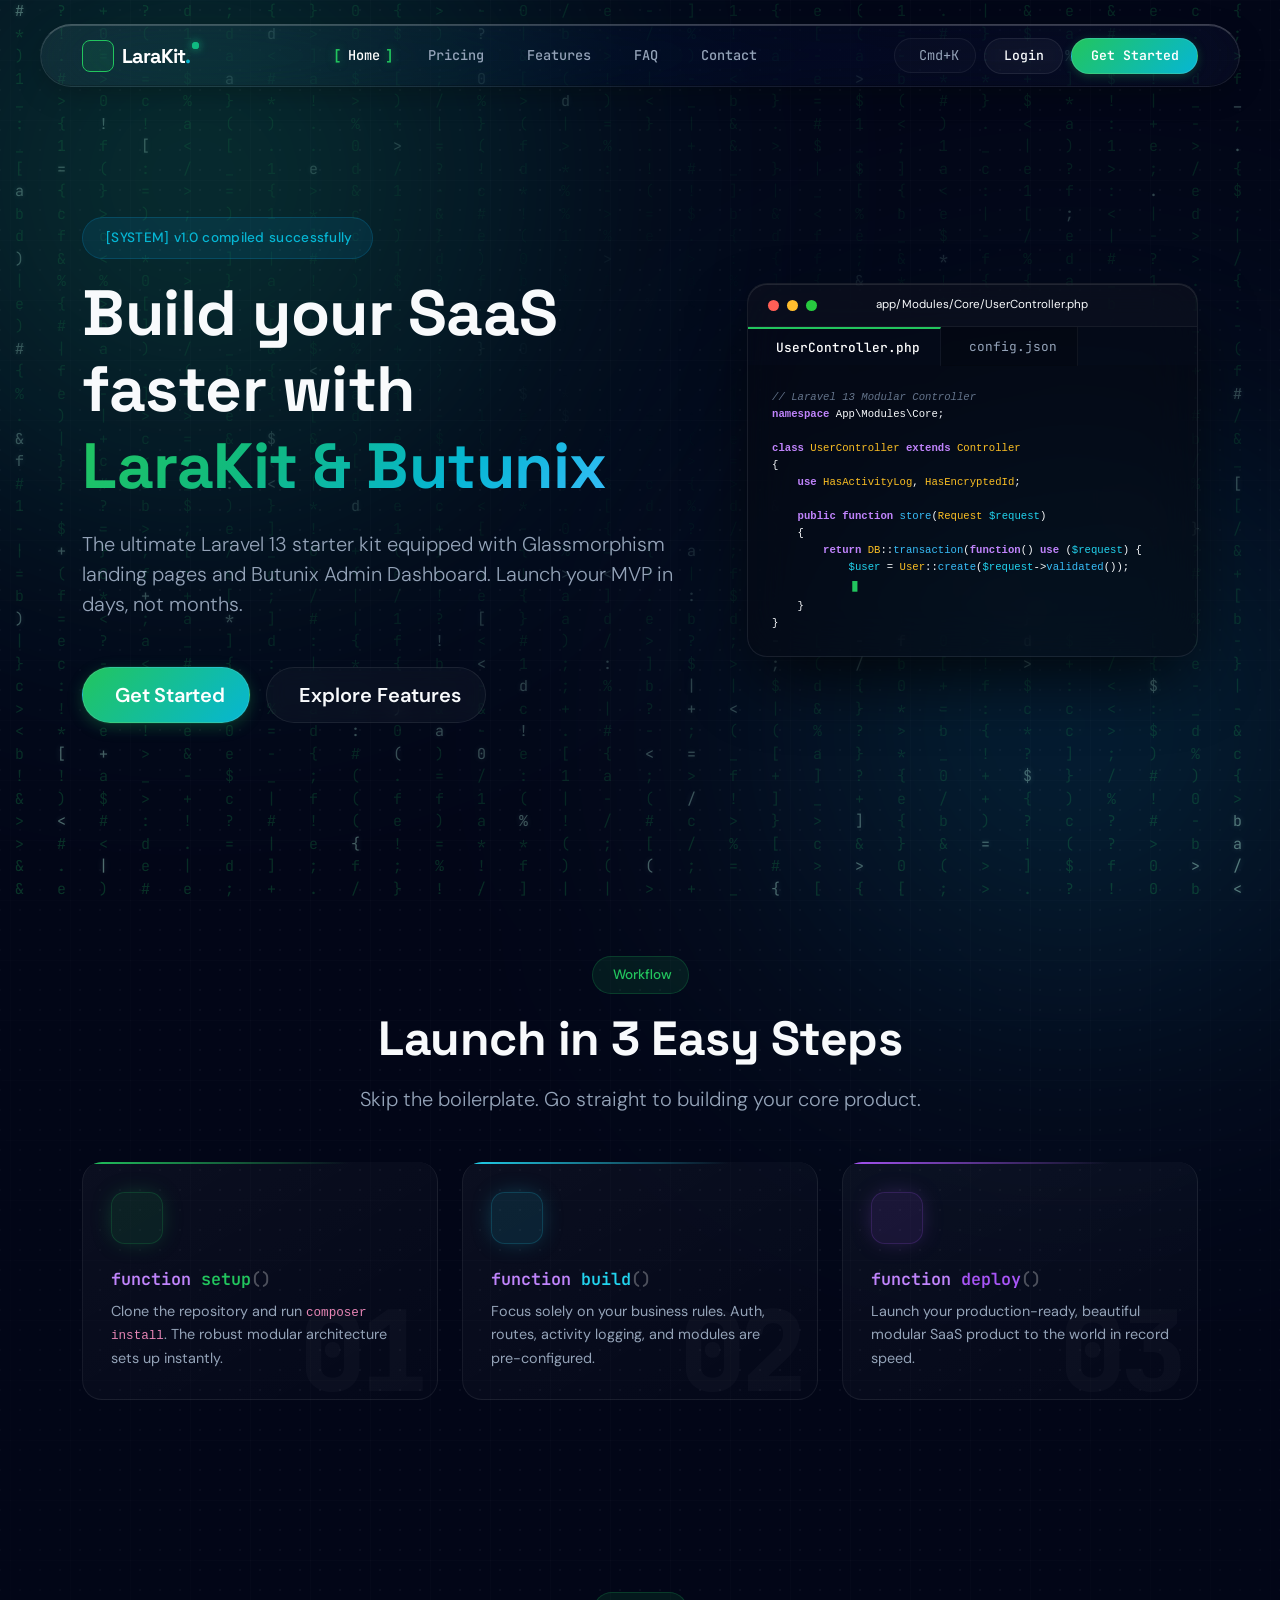
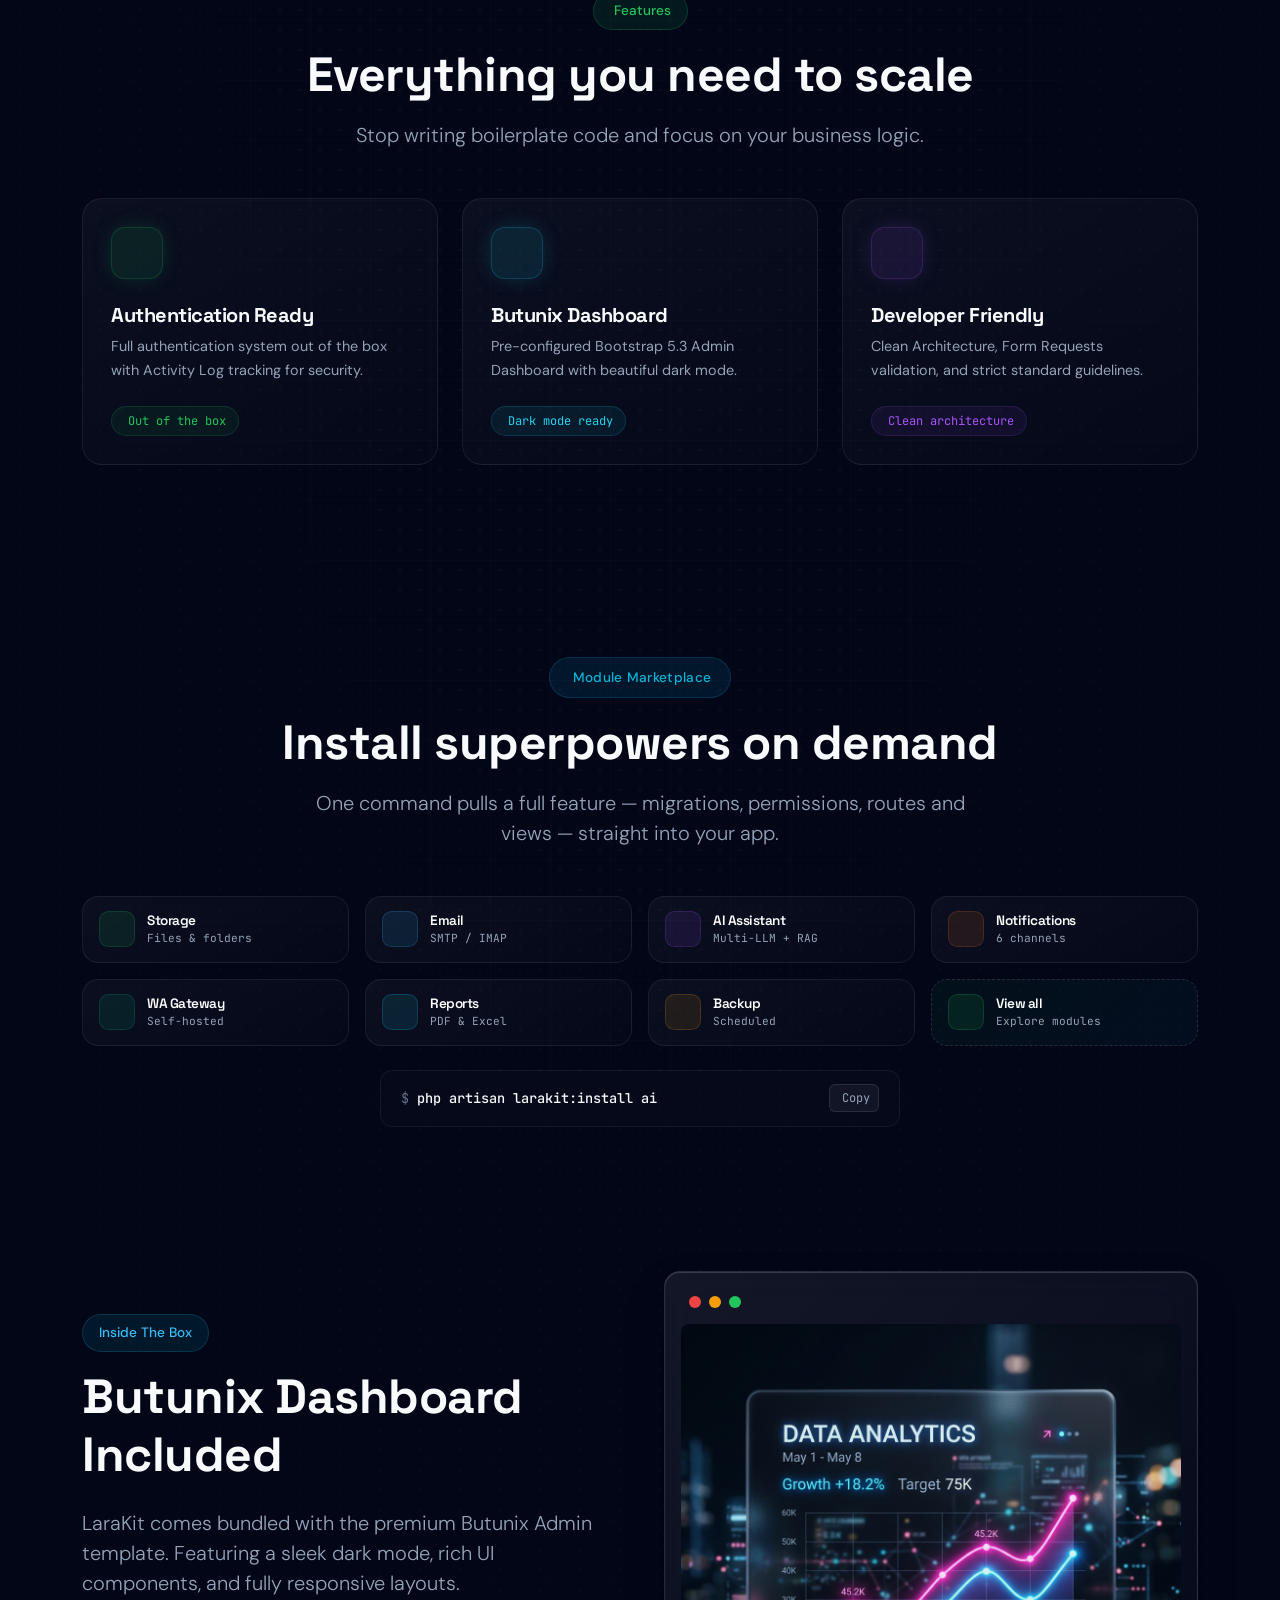
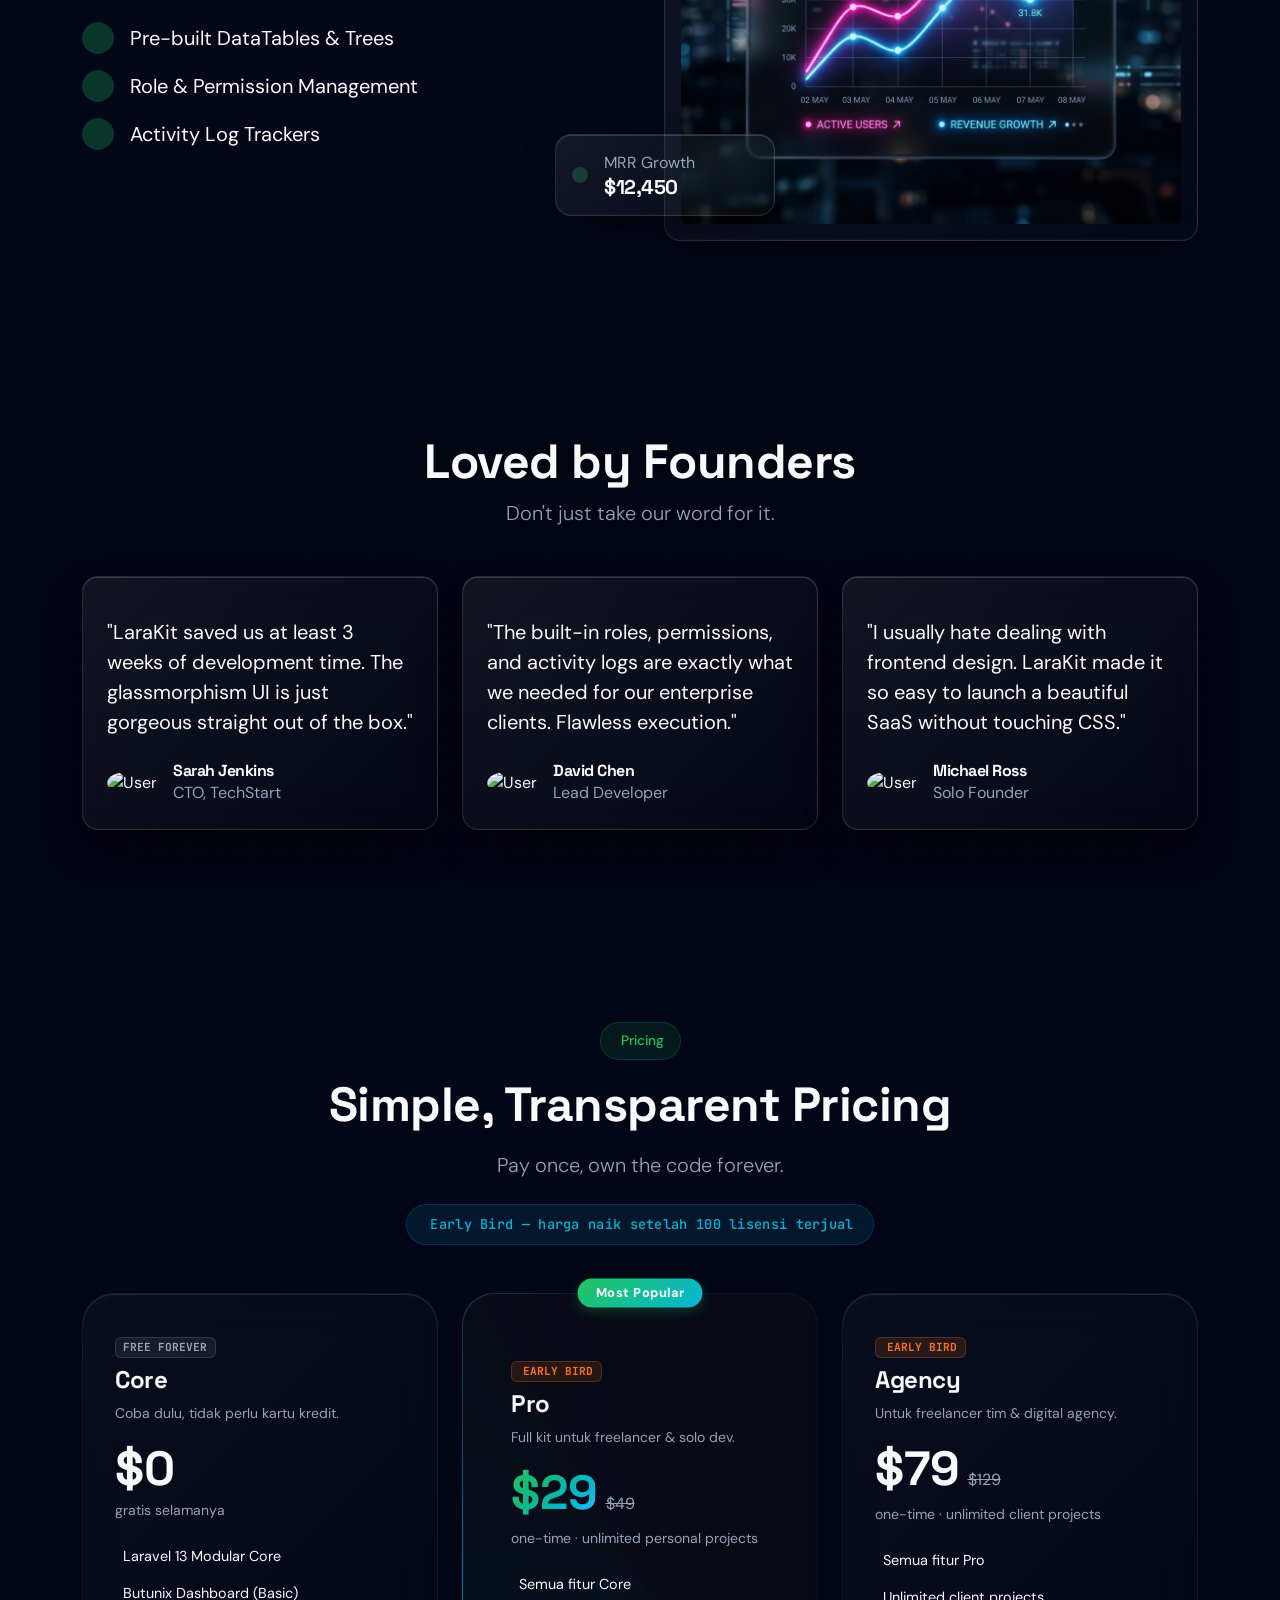
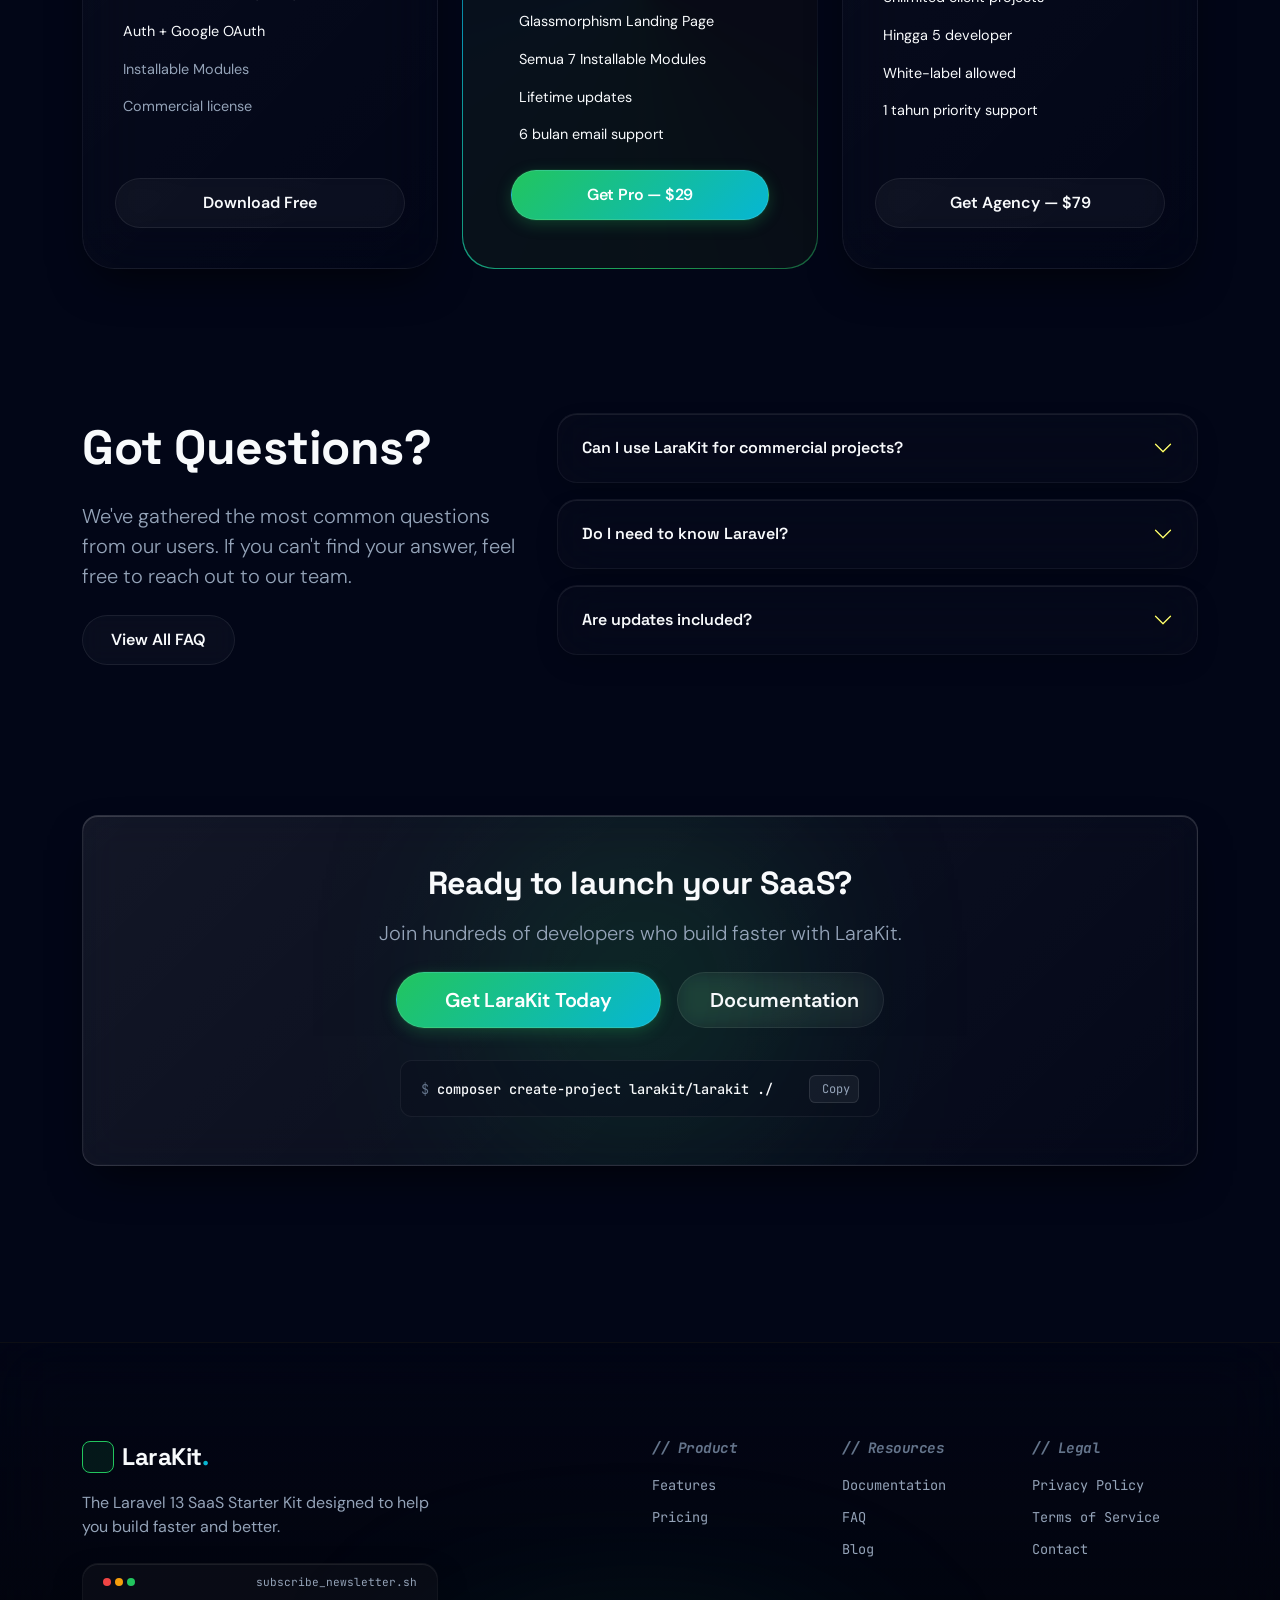
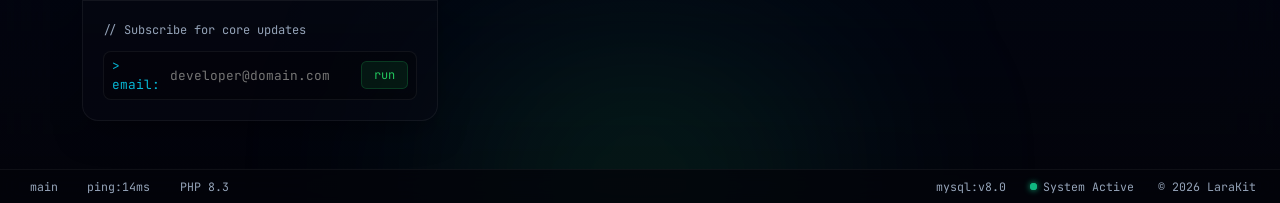
==== commit e27c721e: "style: tambah margin bottom early bird banner" ====
--- a/index.html
+++ b/index.html
@@ -484,7 +484,7 @@
                 <h2 class="fw-bold display-5 mb-3">Simple, Transparent Pricing</h2>
                 <p class="lead text-muted">Pay once, own the code forever.</p>
             </div>
-            <div class="text-center mb-4" data-aos="fade-up">
+            <div class="text-center mb-5" data-aos="fade-up">
                 <span class="badge-glass-accent px-4 py-2" style="font-family: var(--font-code); font-size: 0.8rem;">
                     <i class="ri-time-line me-1"></i> Early Bird — harga naik setelah 100 lisensi terjual
                 </span>
--- a/assets/css/style.css
+++ b/assets/css/style.css
@@ -1124,6 +1124,7 @@
   top: 0;
   left: 50%;
   transform: translate(-50%, -50%);
+  z-index: 10;
   background: linear-gradient(135deg, var(--bx-primary) 0%, var(--bx-accent) 100%);
   color: #fff;
   padding: 5px 18px;
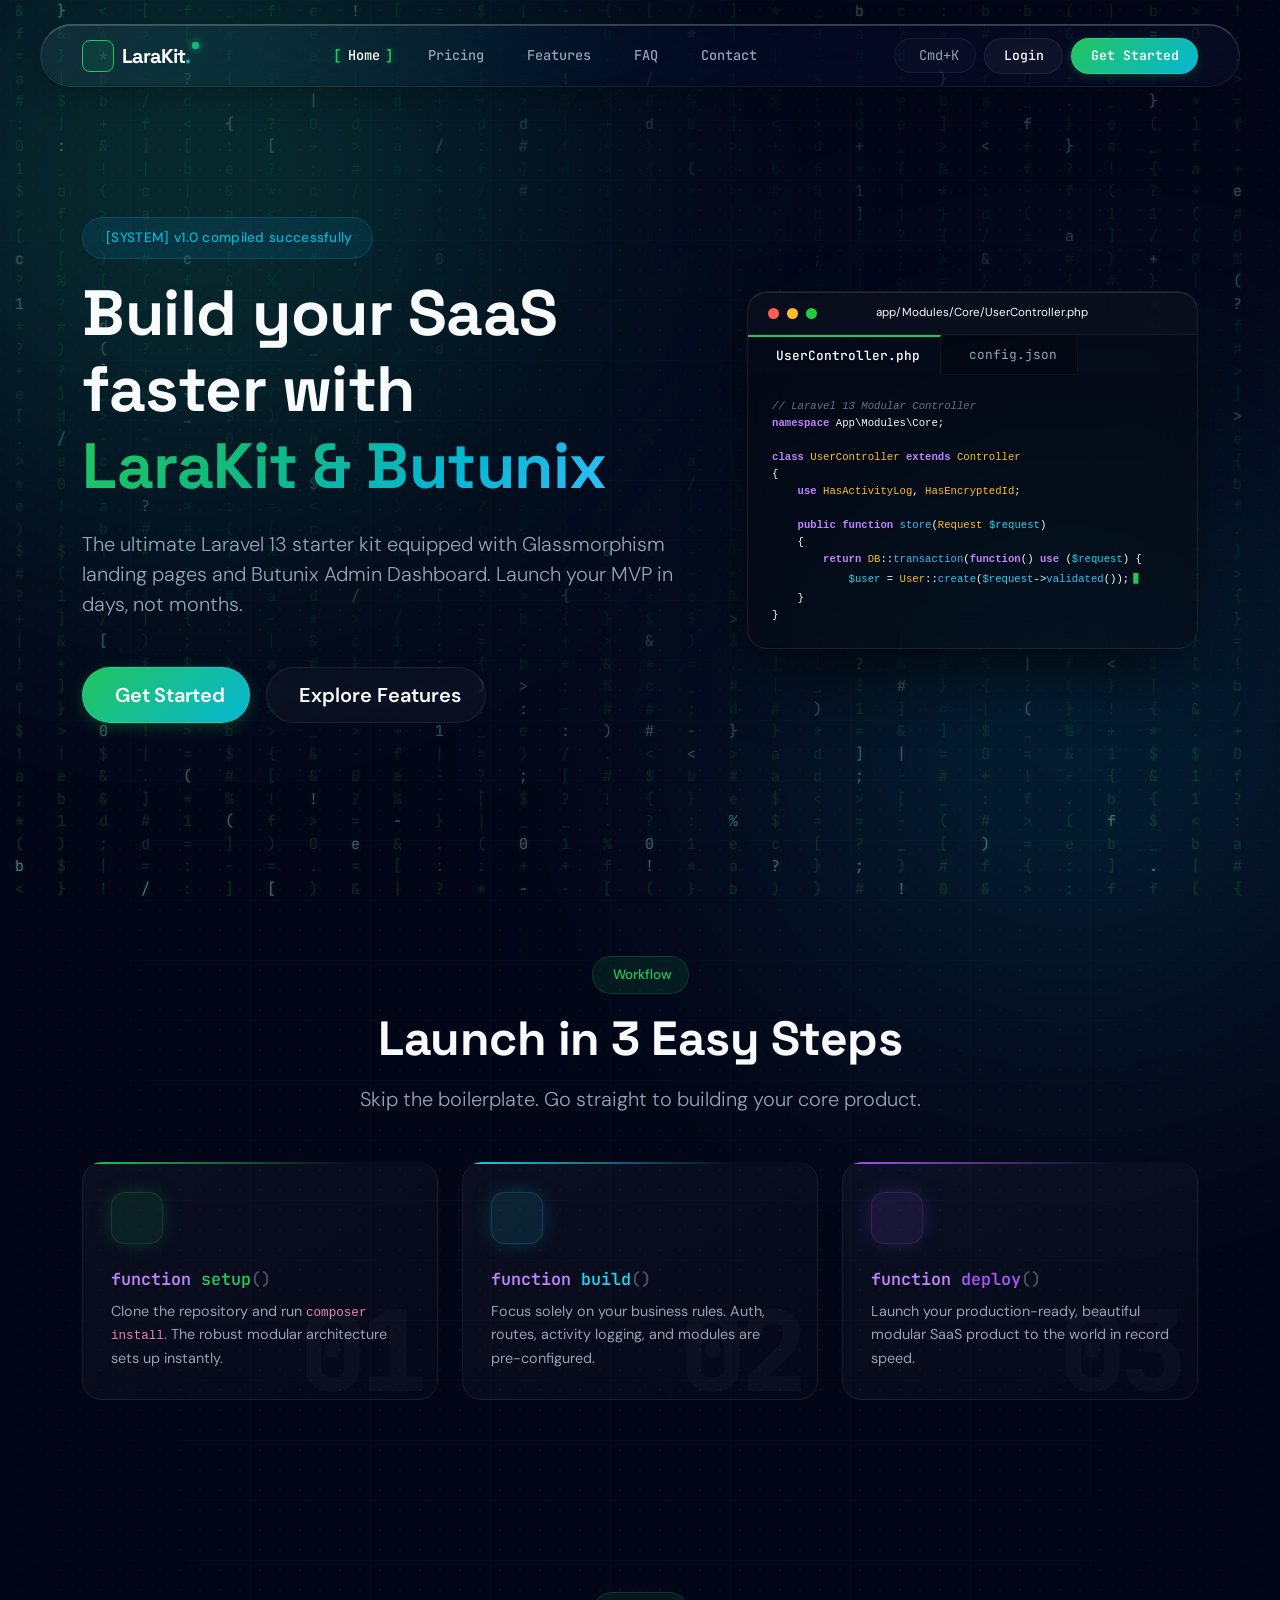
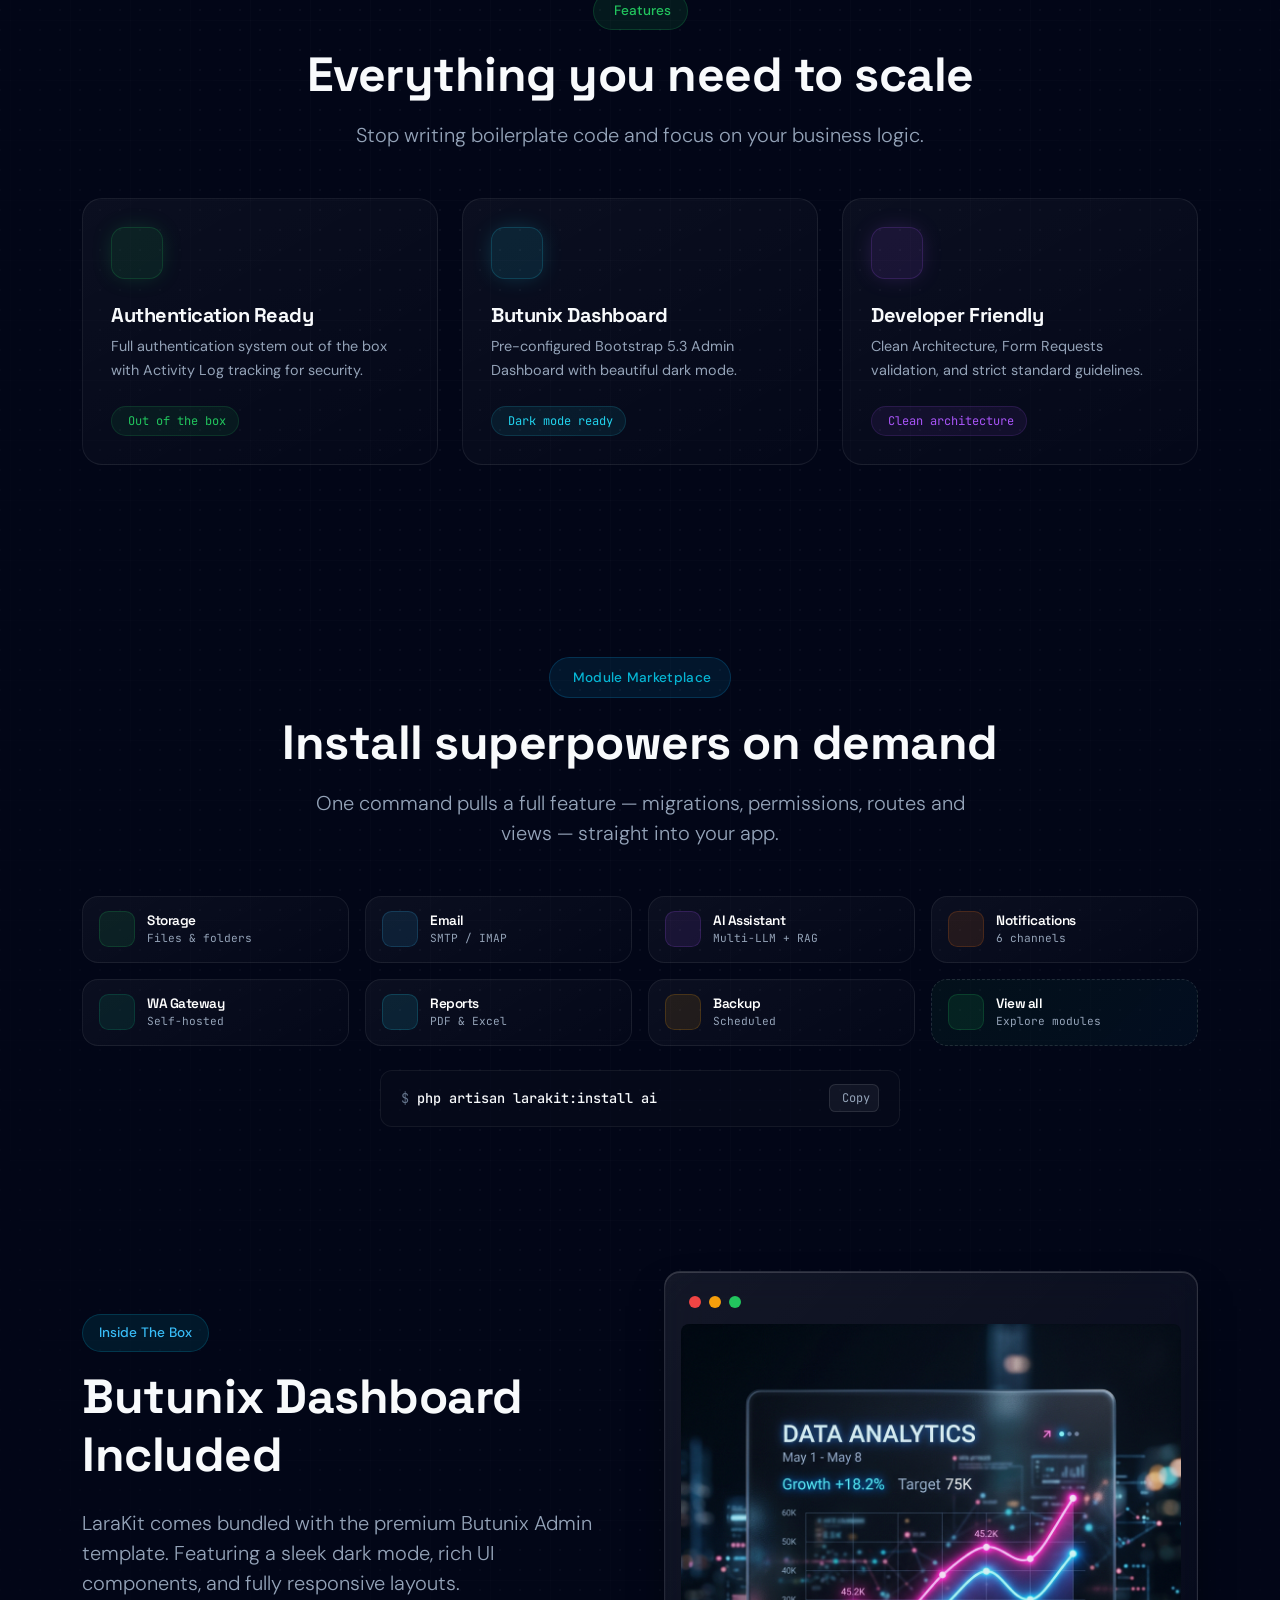
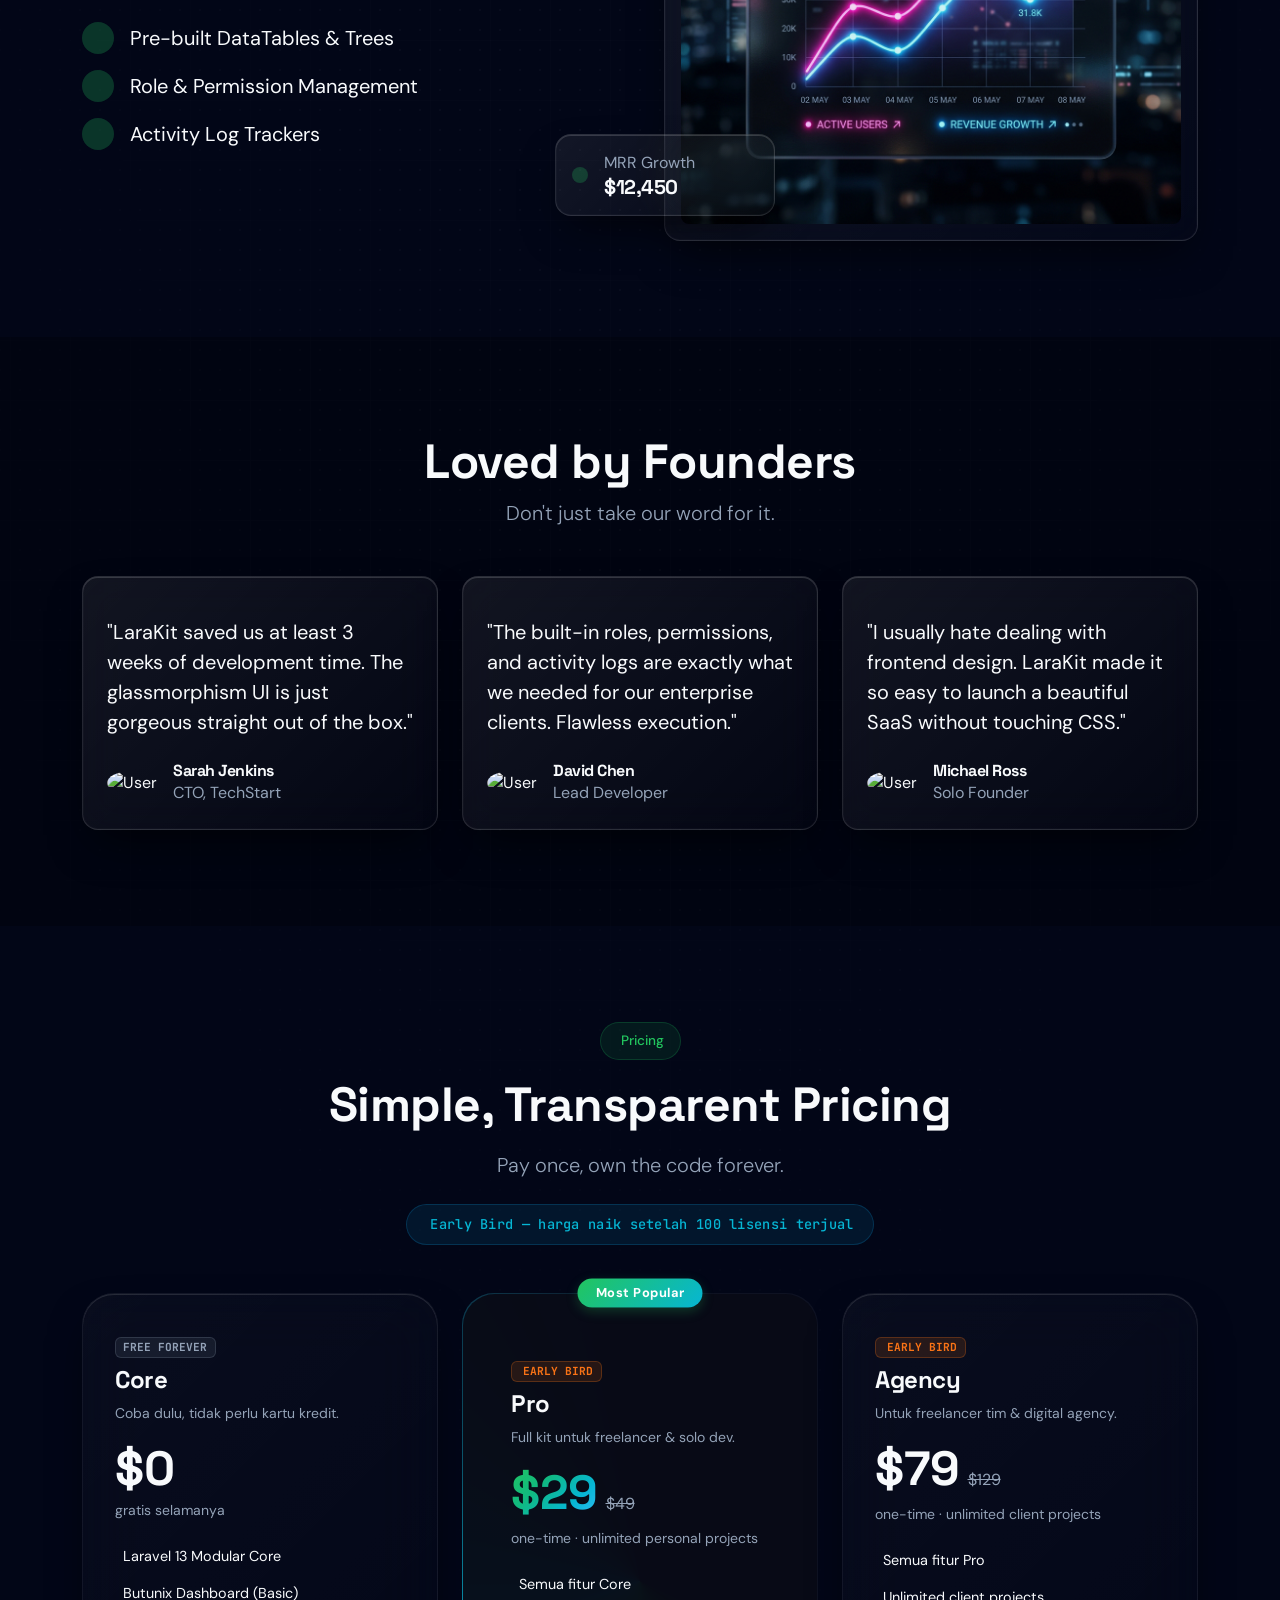
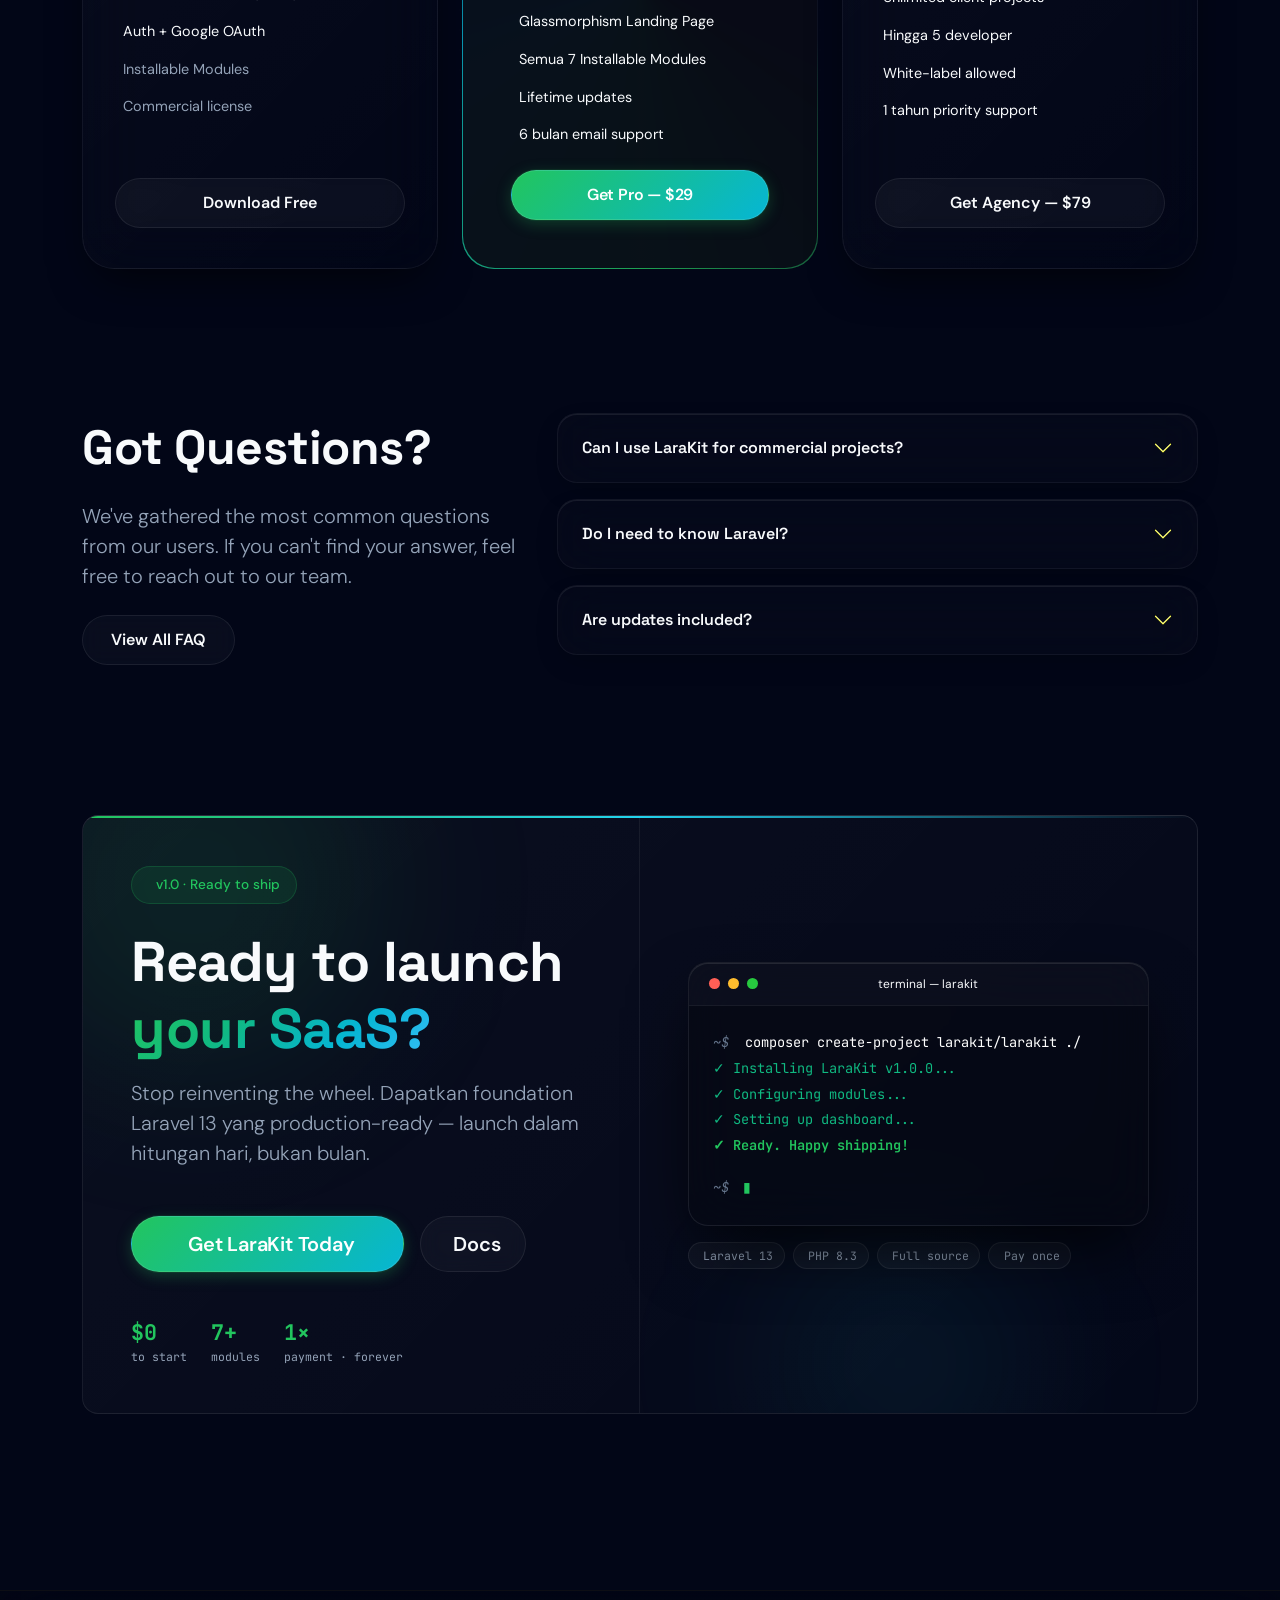
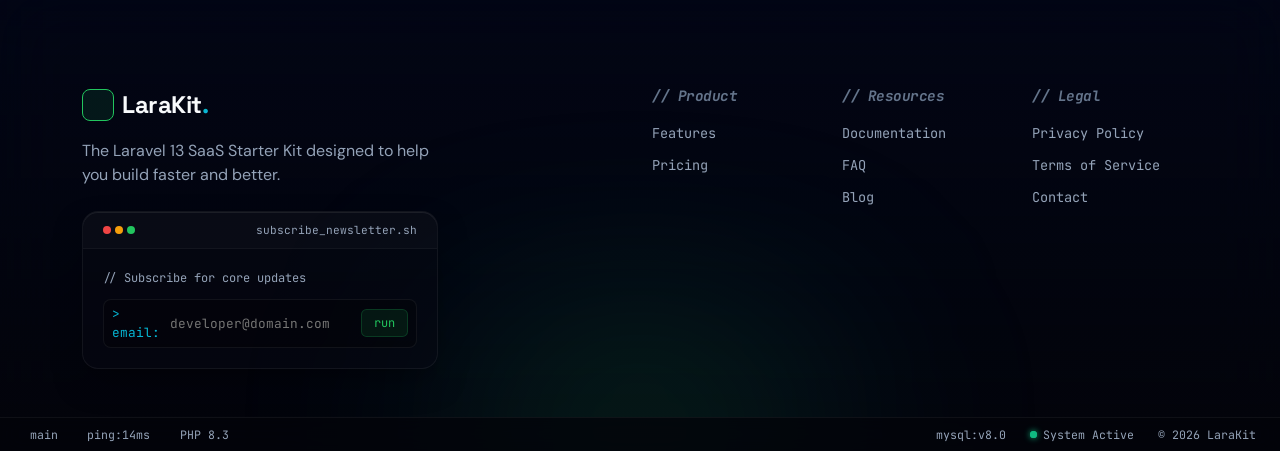
==== commit ebc6763b: "style(cta): redesign Ready to launch section — split layout modern - Split layout: kiri (copy + stat" ====
--- a/index.html
+++ b/index.html
@@ -632,32 +632,88 @@
     <!-- === CTA SECTION === -->
     <section class="py-5 mb-5">
         <div class="container">
-            <div class="glass-panel p-5 text-center rounded-4 position-relative overflow-hidden" data-aos="zoom-in">
-                <!-- Decorative blur -->
-                <div class="position-absolute top-50 start-50 translate-middle"
-                    style="width: 300px; height: 300px; background: var(--bx-primary); filter: blur(100px); opacity: 0.15; z-index: -1;">
-                </div>
-
-                <h2 class="fw-bold mb-3">Ready to launch your SaaS?</h2>
-                <p class="lead mb-4 text-muted">Join hundreds of developers who build faster with LaraKit.</p>
-                <div class="d-flex flex-column align-items-center gap-3">
-                    <div class="d-flex gap-3 justify-content-center flex-wrap">
-                        <a href="pricing.html" class="btn btn-primary-glass btn-lg px-5">Get LaraKit Today</a>
-                        <a href="#" class="btn btn-outline-glass btn-lg px-4"><i class="ri-book-open-line me-2"></i>
-                            Documentation</a>
-                    </div>
-                    <div class="mt-3 w-100" style="max-width: 480px;">
-                        <div class="terminal-box cursor-pointer text-start">
-                            <div>
-                                <span class="terminal-prompt">$</span>
-                                <span class="terminal-cmd" id="quickstart-cmd">composer create-project larakit/larakit
-                                    ./</span>
-                            </div>
-                            <button class="btn-copy-code" data-clipboard-target="#quickstart-cmd" title="Copy command">
-                                <i class="ri-file-copy-line"></i> Copy
-                            </button>
-                        </div>
-                    </div>
+            <div class="cta-block position-relative overflow-hidden rounded-4" data-aos="fade-up">
+
+                <!-- Background glows -->
+                <div class="cta-glow cta-glow--green"></div>
+                <div class="cta-glow cta-glow--cyan"></div>
+
+                <!-- Top accent bar -->
+                <div class="cta-top-bar"></div>
+
+                <div class="row align-items-center g-0">
+
+                    <!-- Left: Copy -->
+                    <div class="col-lg-6 cta-left p-4 p-lg-5">
+                        <span class="badge-glass-primary mb-4 d-inline-flex">
+                            <i class="ri-rocket-fill me-2"></i> v1.0 · Ready to ship
+                        </span>
+                        <h2 class="display-4 fw-bold mb-3">
+                            Ready to launch<br>
+                            <span class="text-gradient">your SaaS?</span>
+                        </h2>
+                        <p class="lead text-muted mb-5">
+                            Stop reinventing the wheel. Dapatkan foundation Laravel 13 yang production-ready — launch dalam hitungan hari, bukan bulan.
+                        </p>
+                        <div class="d-flex gap-3 flex-wrap mb-5">
+                            <a href="pricing.html" class="btn btn-primary-glass btn-lg px-5 btn-pulse-glow">
+                                <i class="ri-rocket-fill me-2"></i> Get LaraKit Today
+                            </a>
+                            <a href="#" class="btn btn-outline-glass btn-lg px-4">
+                                <i class="ri-book-open-line me-2"></i> Docs
+                            </a>
+                        </div>
+                        <div class="d-flex gap-4 flex-wrap">
+                            <div class="cta-stat">
+                                <span class="cta-stat-num">$0</span>
+                                <span class="cta-stat-label">to start</span>
+                            </div>
+                            <div class="cta-stat">
+                                <span class="cta-stat-num">7+</span>
+                                <span class="cta-stat-label">modules</span>
+                            </div>
+                            <div class="cta-stat">
+                                <span class="cta-stat-num">1×</span>
+                                <span class="cta-stat-label">payment · forever</span>
+                            </div>
+                        </div>
+                    </div>
+
+                    <!-- Right: Terminal -->
+                    <div class="col-lg-6 cta-right p-4 p-lg-5">
+                        <div class="code-editor-window">
+                            <div class="code-editor-header">
+                                <div class="mac-dots">
+                                    <div class="mac-dot close"></div>
+                                    <div class="mac-dot minimize"></div>
+                                    <div class="mac-dot expand"></div>
+                                </div>
+                                <div class="code-editor-title" style="font-size: 0.75rem;">terminal — larakit</div>
+                                <div style="width: 30px;"></div>
+                            </div>
+                            <div class="code-editor-body p-4" style="font-size: 0.85rem; line-height: 1.9;">
+                                <div>
+                                    <span class="token-comment">~$</span>
+                                    <span class="text-white ms-2">composer create-project larakit/larakit ./</span>
+                                </div>
+                                <div style="color: var(--bx-terminal);">&#10003; Installing LaraKit v1.0.0...</div>
+                                <div style="color: var(--bx-terminal);">&#10003; Configuring modules...</div>
+                                <div style="color: var(--bx-terminal);">&#10003; Setting up dashboard...</div>
+                                <div class="mb-3" style="color: var(--bx-primary); font-weight: 600;">&#10003; Ready. Happy shipping!</div>
+                                <div>
+                                    <span class="token-comment">~$</span>
+                                    <span class="cursor-blink ms-1"></span>
+                                </div>
+                            </div>
+                        </div>
+                        <div class="d-flex flex-wrap gap-2 mt-3">
+                            <span class="cta-pill"><i class="ri-check-line me-1 text-success"></i>Laravel 13</span>
+                            <span class="cta-pill"><i class="ri-check-line me-1 text-success"></i>PHP 8.3</span>
+                            <span class="cta-pill"><i class="ri-check-line me-1 text-success"></i>Full source</span>
+                            <span class="cta-pill"><i class="ri-check-line me-1 text-success"></i>Pay once</span>
+                        </div>
+                    </div>
+
                 </div>
             </div>
         </div>
--- a/assets/css/style.css
+++ b/assets/css/style.css
@@ -755,6 +755,83 @@
 }
 
 /* ==========================================
+   CTA SECTION
+   ========================================== */
+.cta-block {
+  background: linear-gradient(
+    135deg,
+    rgba(255, 255, 255, 0.04) 0%,
+    rgba(255, 255, 255, 0.01) 100%
+  );
+  border: 1px solid rgba(255, 255, 255, 0.08);
+  border-top-color: rgba(255, 255, 255, 0.14);
+}
+
+.cta-top-bar {
+  height: 2px;
+  background: linear-gradient(90deg, var(--bx-primary) 0%, var(--bx-cyan) 50%, transparent 100%);
+}
+
+.cta-glow {
+  position: absolute;
+  border-radius: 50%;
+  filter: blur(80px);
+  pointer-events: none;
+  z-index: 0;
+}
+.cta-glow--green {
+  width: 380px;
+  height: 380px;
+  background: rgba(34, 197, 94, 0.1);
+  top: -120px;
+  left: -80px;
+}
+.cta-glow--cyan {
+  width: 260px;
+  height: 260px;
+  background: rgba(34, 211, 238, 0.07);
+  bottom: -80px;
+  right: 15%;
+}
+
+.cta-left,
+.cta-right { position: relative; z-index: 1; }
+
+@media (min-width: 992px) {
+  .cta-left { border-right: 1px solid rgba(255, 255, 255, 0.06); }
+}
+
+.cta-stat {
+  display: flex;
+  flex-direction: column;
+  gap: 0.1rem;
+}
+.cta-stat-num {
+  font-family: var(--font-code);
+  font-size: 1.35rem;
+  font-weight: 700;
+  color: var(--bx-primary);
+  line-height: 1.2;
+}
+.cta-stat-label {
+  font-size: 0.72rem;
+  color: var(--bx-text-muted);
+  font-family: var(--font-code);
+}
+
+.cta-pill {
+  display: inline-flex;
+  align-items: center;
+  font-family: var(--font-code);
+  font-size: 0.72rem;
+  padding: 0.25rem 0.65rem;
+  border-radius: 100rem;
+  background: rgba(255, 255, 255, 0.04);
+  border: 1px solid rgba(255, 255, 255, 0.08);
+  color: var(--bx-text-muted);
+}
+
+/* ==========================================
    COMMAND PALETTE SYSTEM
    ========================================== */
 .command-palette-overlay {
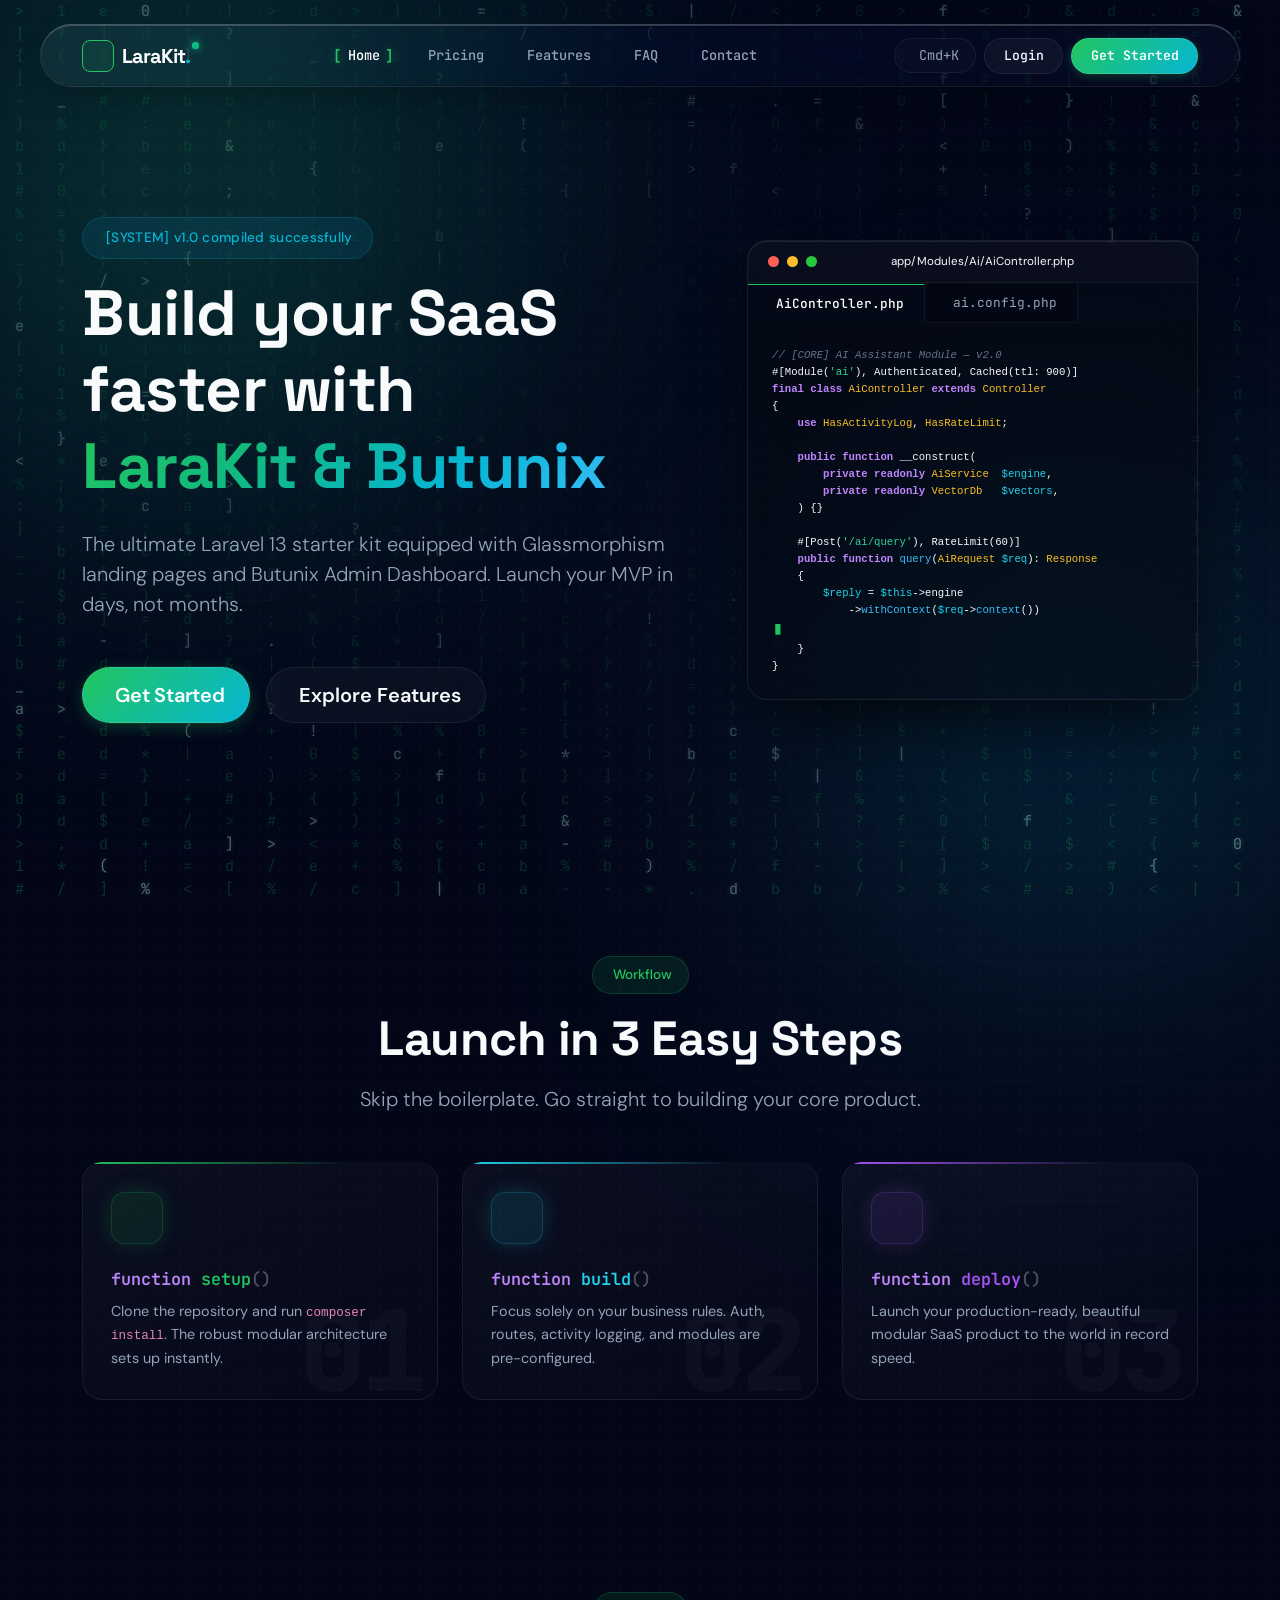
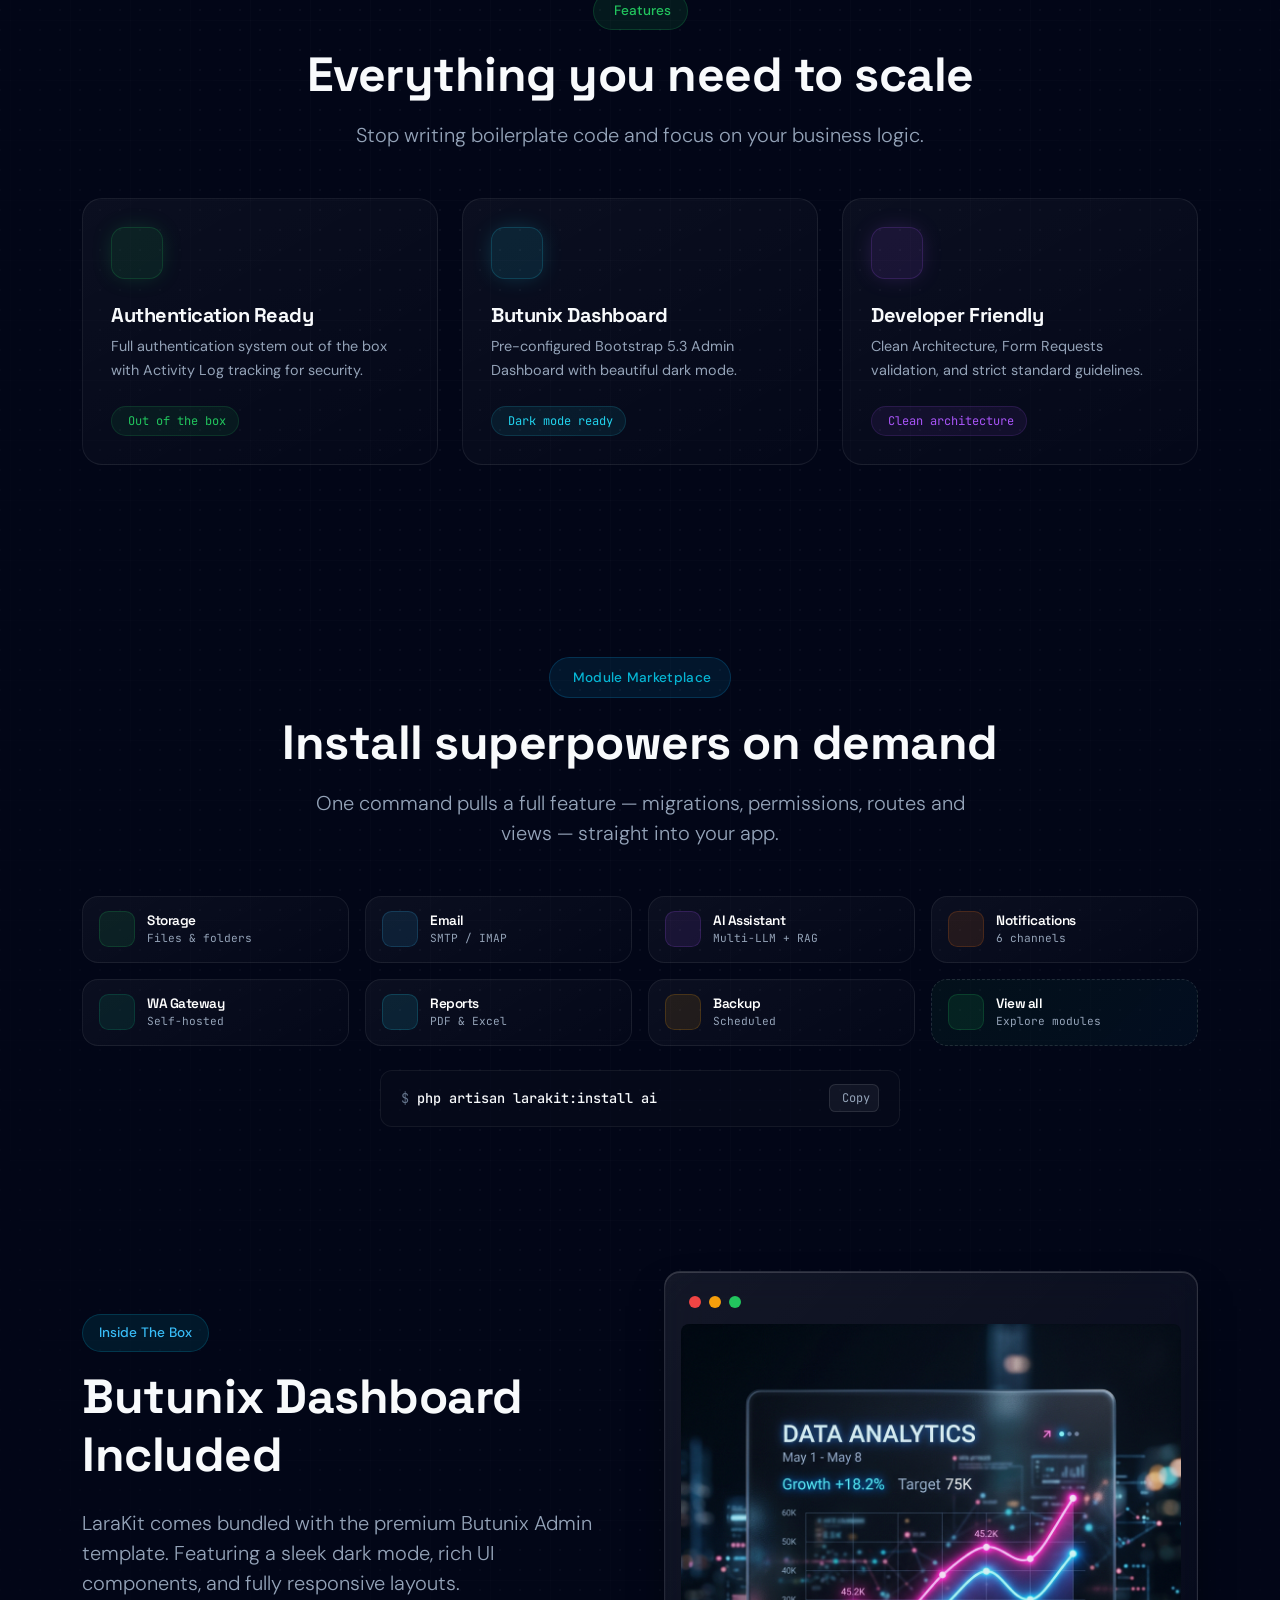
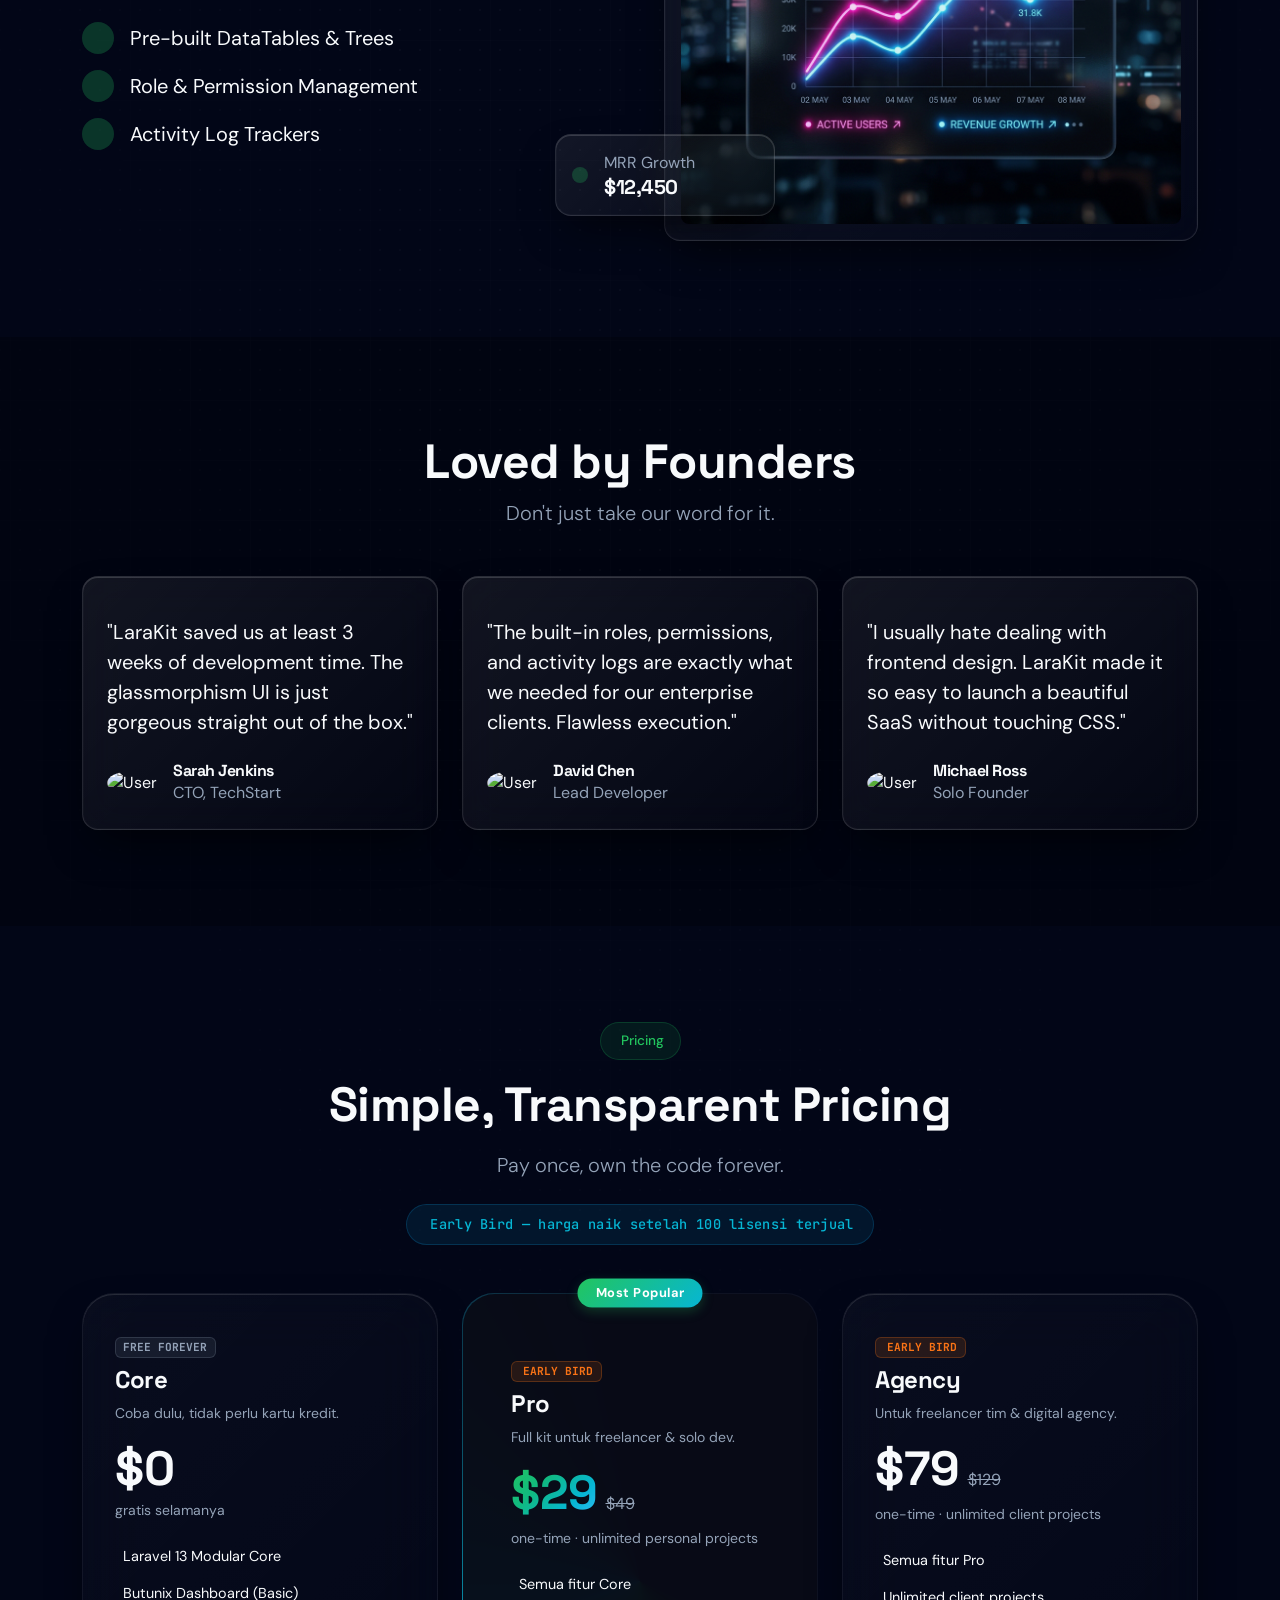
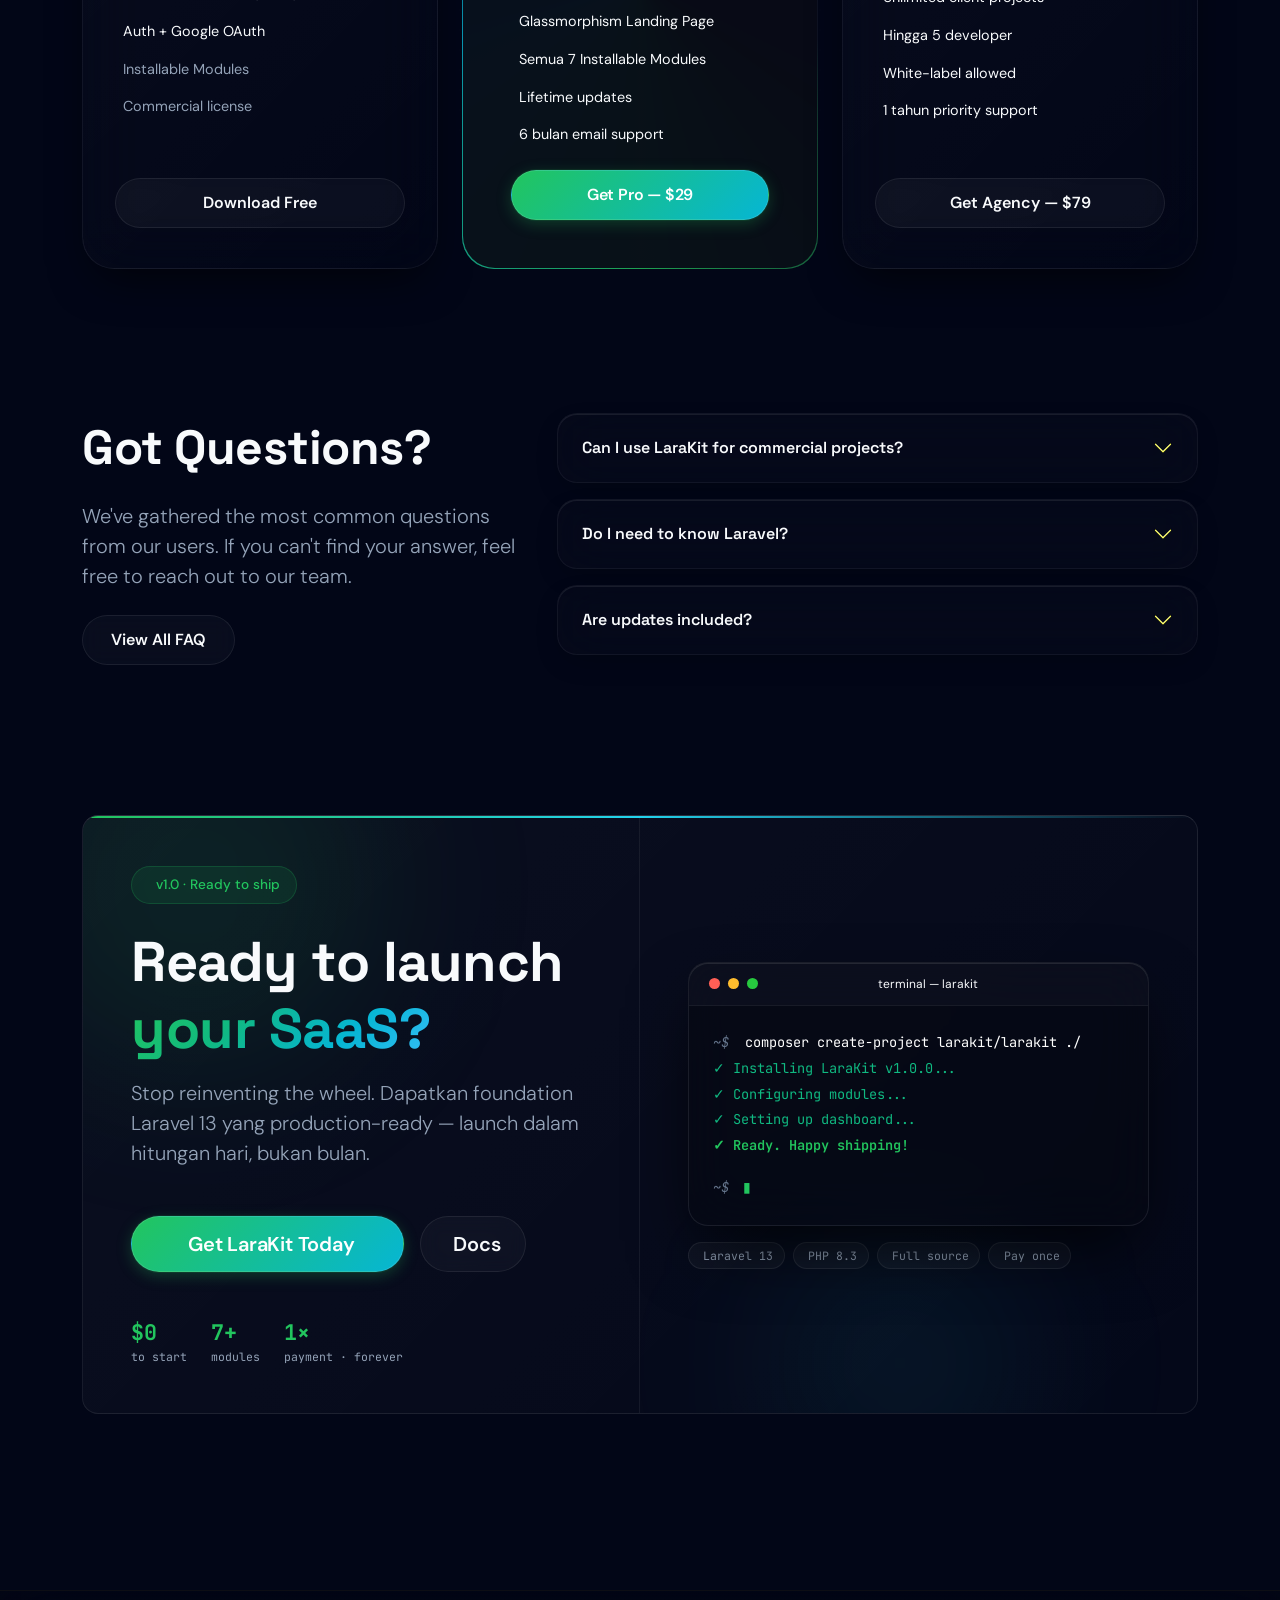
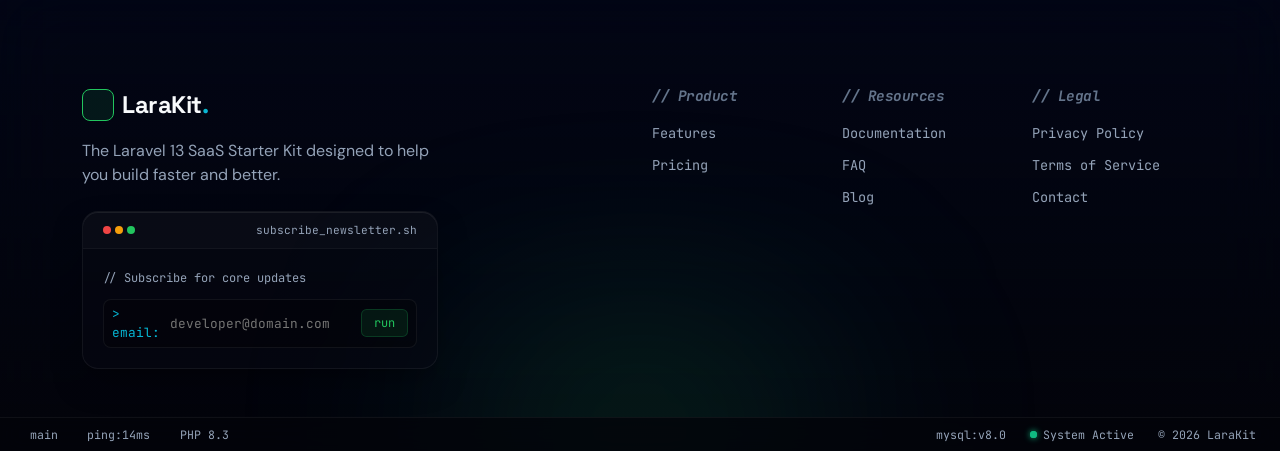
==== commit 586946a6: "style(hero): ganti kode animasi ke AiController yang lebih menarik - PHP 8 attributes: #[Module(), A" ====
--- a/index.html
+++ b/index.html
@@ -85,34 +85,45 @@
                                     <div class="mac-dot expand"></div>
                                 </div>
                                 <div class="code-editor-title" style="font-size: 0.725rem;">
-                                    app/Modules/Core/UserController.php</div>
+                                    app/Modules/Ai/AiController.php</div>
                                 <div style="width: 30px;"></div>
                             </div>
                             <div class="code-editor-tabs">
                                 <div class="code-editor-tab active">
-                                    <i class="ri-code-s-slash-line text-primary"></i> UserController.php
+                                    <i class="ri-code-s-slash-line text-primary"></i> AiController.php
                                 </div>
                                 <div class="code-editor-tab">
-                                    <i class="ri-settings-5-line text-muted"></i> config.json
+                                    <i class="ri-robot-2-line text-muted"></i> ai.config.php
                                 </div>
                             </div>
                             <div class="code-editor-body" style="font-size: 0.76rem;">
-                                <pre class="m-0"><code class="language-php" id="hero-code-editor"><span class="token-comment">// Laravel 13 Modular Controller</span>
-<span class="token-keyword">namespace</span> App\Modules\Core;
-
-<span class="token-keyword">class</span> <span class="token-class">UserController</span> <span class="token-keyword">extends</span> <span class="token-class">Controller</span>
+                                <pre class="m-0"><code class="language-php" id="hero-code-editor"><span class="token-comment">// [CORE] AI Assistant Module — v2.0</span>
+<span class="token-string">#[Module('ai'), Authenticated, Cached(ttl: 900)]</span>
+<span class="token-keyword">final class</span> <span class="token-class">AiController</span> <span class="token-keyword">extends</span> <span class="token-class">Controller</span>
 {
-    <span class="token-keyword">use</span> <span class="token-class">HasActivityLog</span>, <span class="token-class">HasEncryptedId</span>;
-
-    <span class="token-keyword">public</span> <span class="token-keyword">function</span> <span class="token-function">store</span>(<span class="token-class">Request</span> <span class="token-variable">$request</span>)
+    <span class="token-keyword">use</span> <span class="token-class">HasActivityLog</span>, <span class="token-class">HasRateLimit</span>;
+
+    <span class="token-keyword">public function</span> <span class="token-function">__construct</span>(
+        <span class="token-keyword">private readonly</span> <span class="token-class">AiService</span>  <span class="token-variable">$engine</span>,
+        <span class="token-keyword">private readonly</span> <span class="token-class">VectorDb</span>   <span class="token-variable">$vectors</span>,
+    ) {}
+
+    <span class="token-string">#[Post('/ai/query'), RateLimit(60)]</span>
+    <span class="token-keyword">public function</span> <span class="token-function">query</span>(<span class="token-class">AiRequest</span> <span class="token-variable">$req</span>): <span class="token-class">Response</span>
     {
-        <span class="token-keyword">return</span> <span class="token-class">DB</span>::<span class="token-function">transaction</span>(<span class="token-keyword">function</span>() <span class="token-keyword">use</span> (<span class="token-variable">$request</span>) {
-            <span class="token-variable">$user</span> = <span class="token-class">User</span>::<span class="token-function">create</span>(<span class="token-variable">$request</span>-><span class="token-function">validated</span>());
-            
-            <span class="token-variable">$this</span>-><span class="token-function">logActivity</span>(<span class="token-string">'user.create'</span>, <span class="token-variable">$user</span>);
-            <span class="token-keyword">return</span> <span class="token-function">redirect</span>()-><span class="token-function">back</span>()
-                -><span class="token-function">with</span>(<span class="token-string">'success'</span>, <span class="token-function">__</span>(<span class="token-string">'user.created'</span>));
-        });
+        <span class="token-variable">$reply</span> = <span class="token-variable">$this</span>-><span class="token-function">engine</span>
+            -><span class="token-function">withContext</span>(<span class="token-variable">$req</span>-><span class="token-function">context</span>())
+            -><span class="token-function">usingModel</span>(<span class="token-string">'gpt-4o-mini'</span>)
+            -><span class="token-function">ragSearch</span>(<span class="token-variable">$this</span>-><span class="token-variable">$vectors</span>)
+            -><span class="token-function">stream</span>(<span class="token-variable">$req</span>-><span class="token-variable">$prompt</span>);
+
+        <span class="token-variable">$this</span>-><span class="token-function">logActivity</span>(<span class="token-string">'ai.query'</span>, <span class="token-variable">$reply</span>);
+
+        <span class="token-keyword">return</span> <span class="token-function">response</span>()-><span class="token-function">success</span>([
+            <span class="token-string">'answer'</span> => <span class="token-variable">$reply</span>-><span class="token-variable">$content</span>,
+            <span class="token-string">'tokens'</span> => <span class="token-variable">$reply</span>-><span class="token-function">usage</span>()-><span class="token-variable">$total</span>,
+            <span class="token-string">'model'</span>  => <span class="token-variable">$reply</span>-><span class="token-variable">$model</span>,
+        ]);
     }
 }<span class="cursor-blink"></span></code></pre>
                             </div>
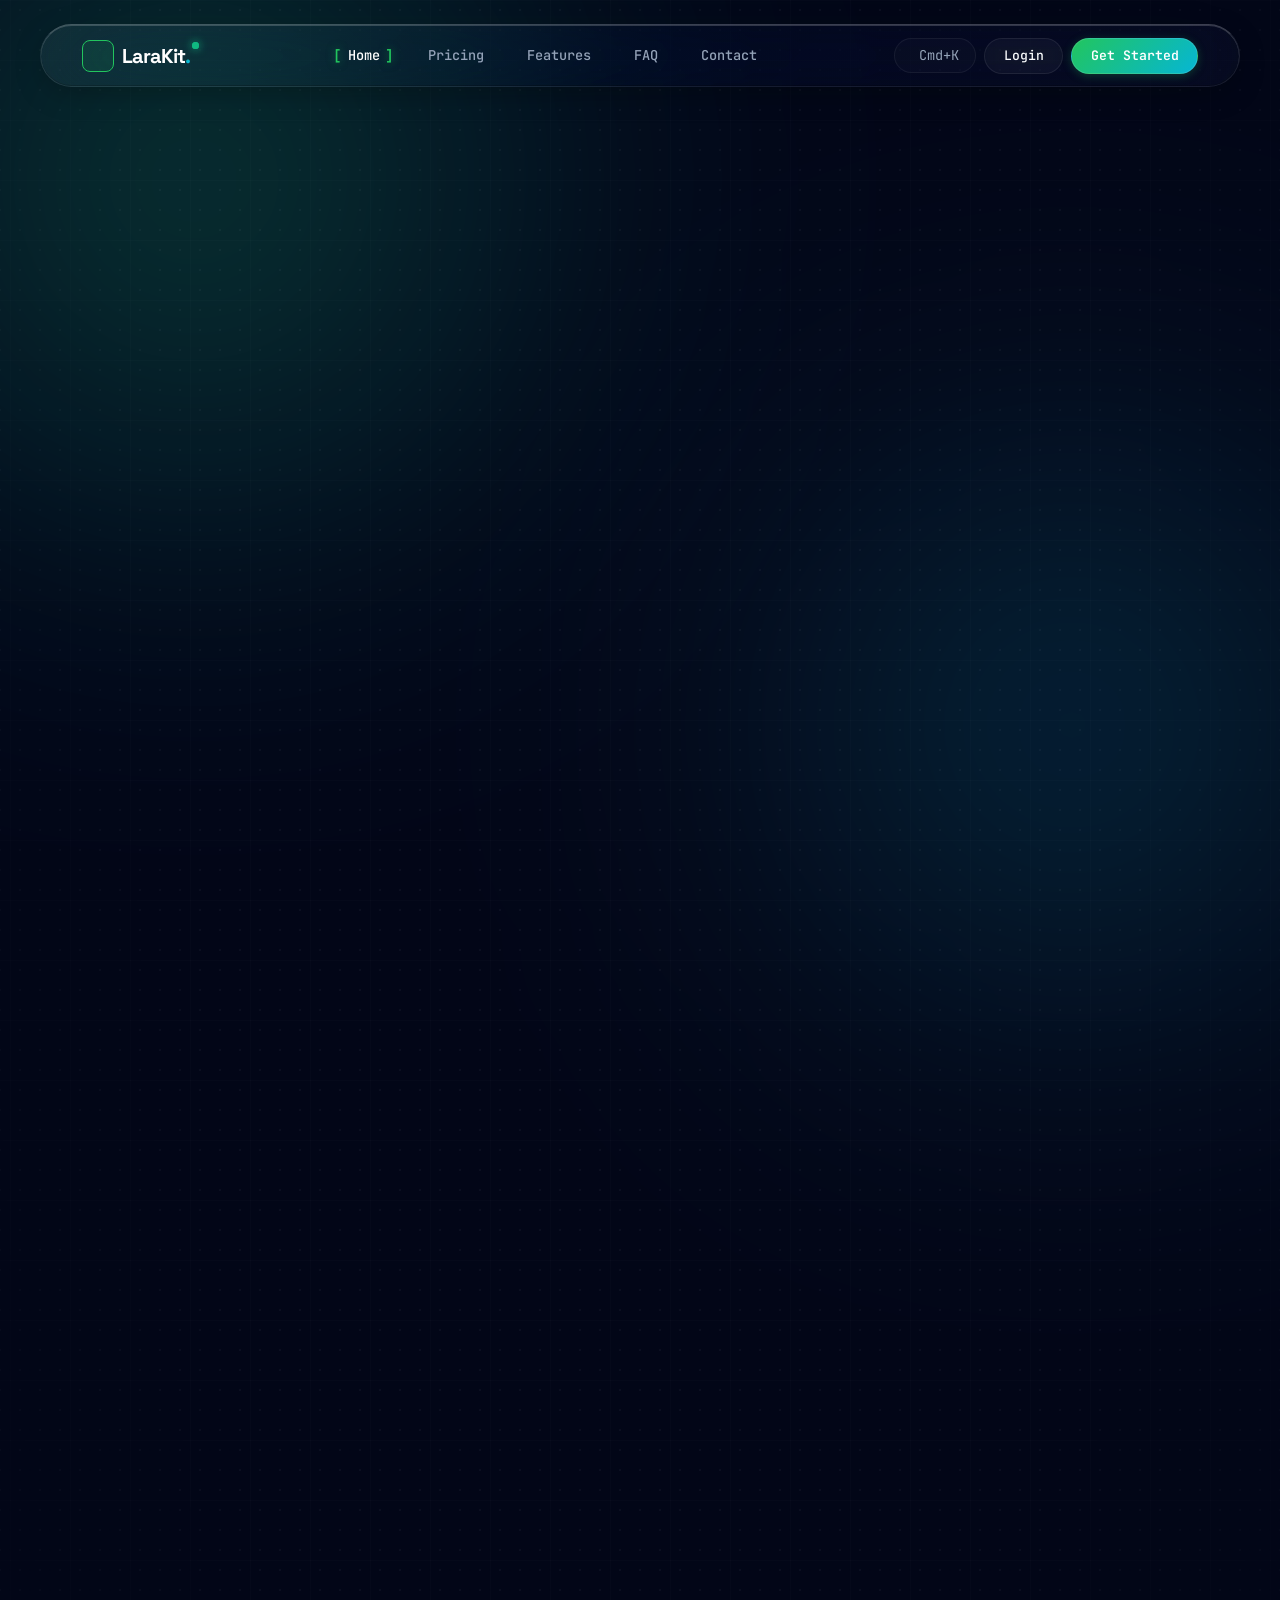
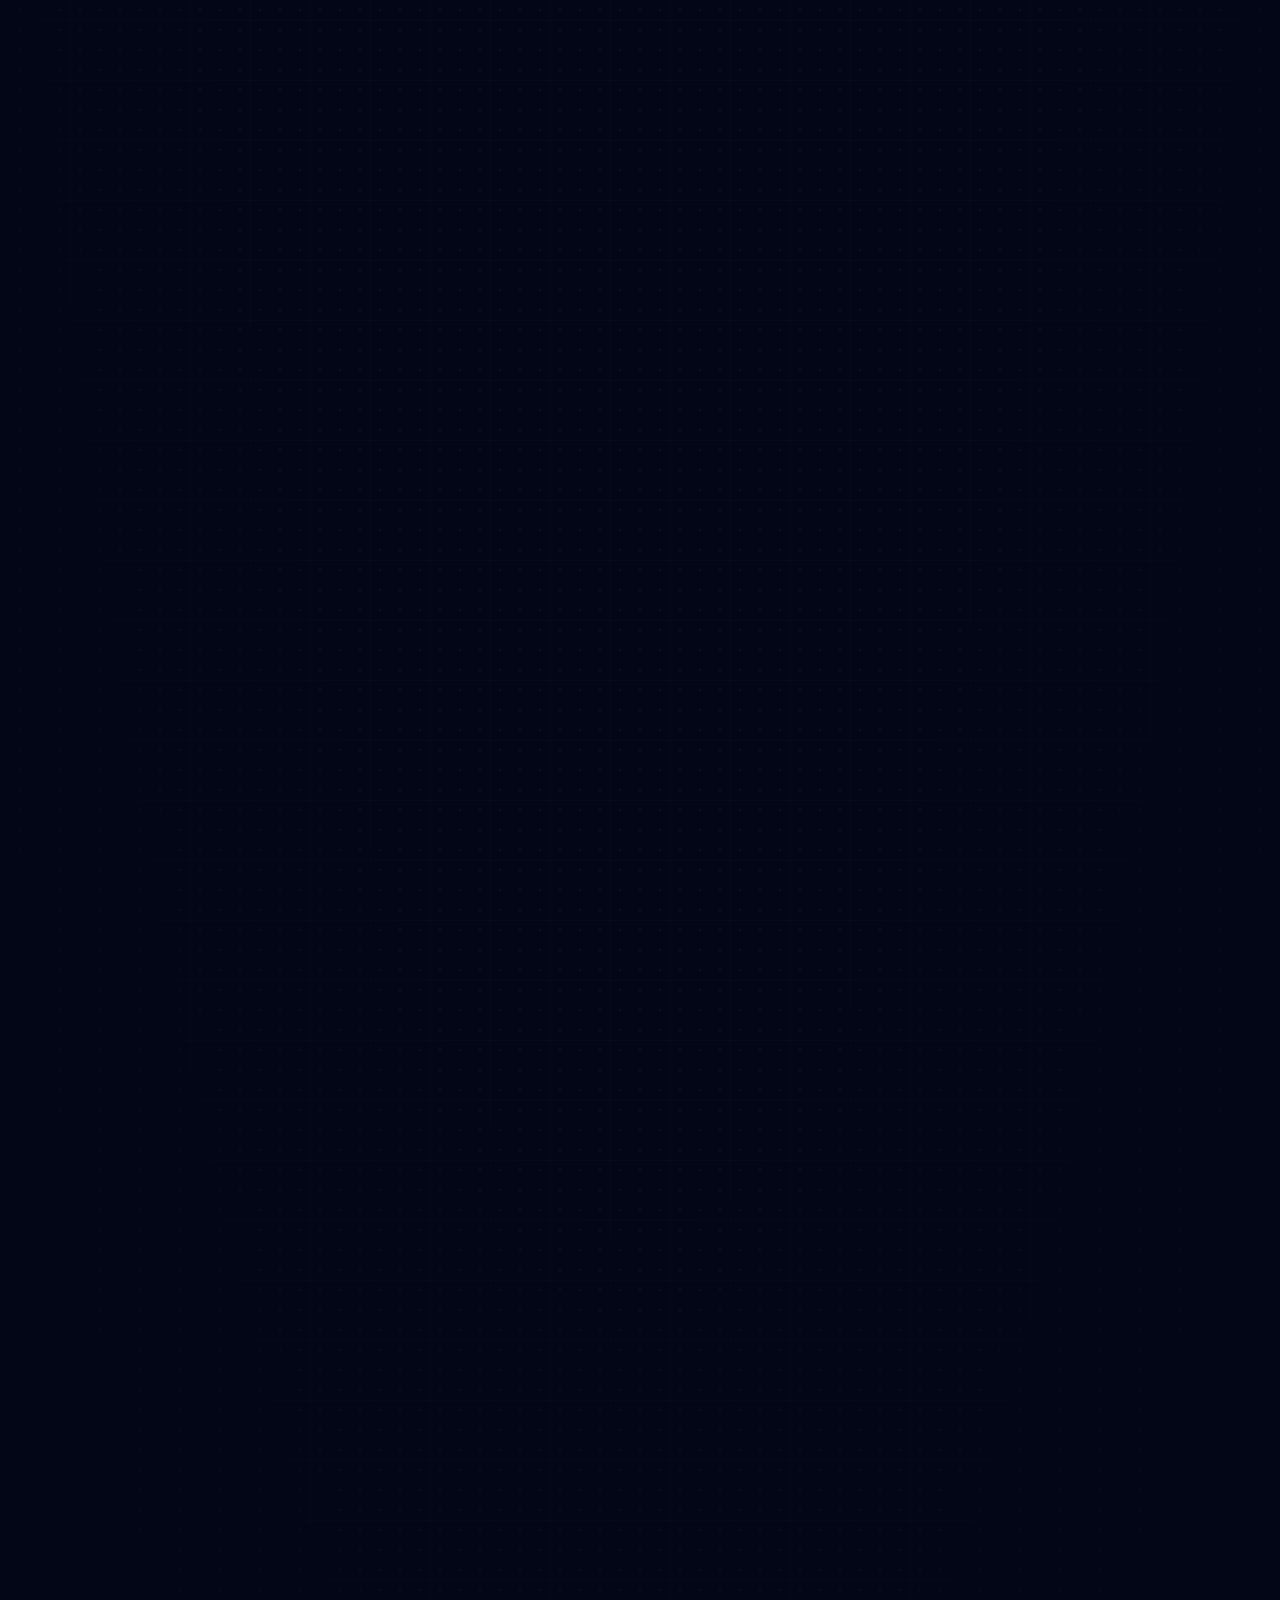
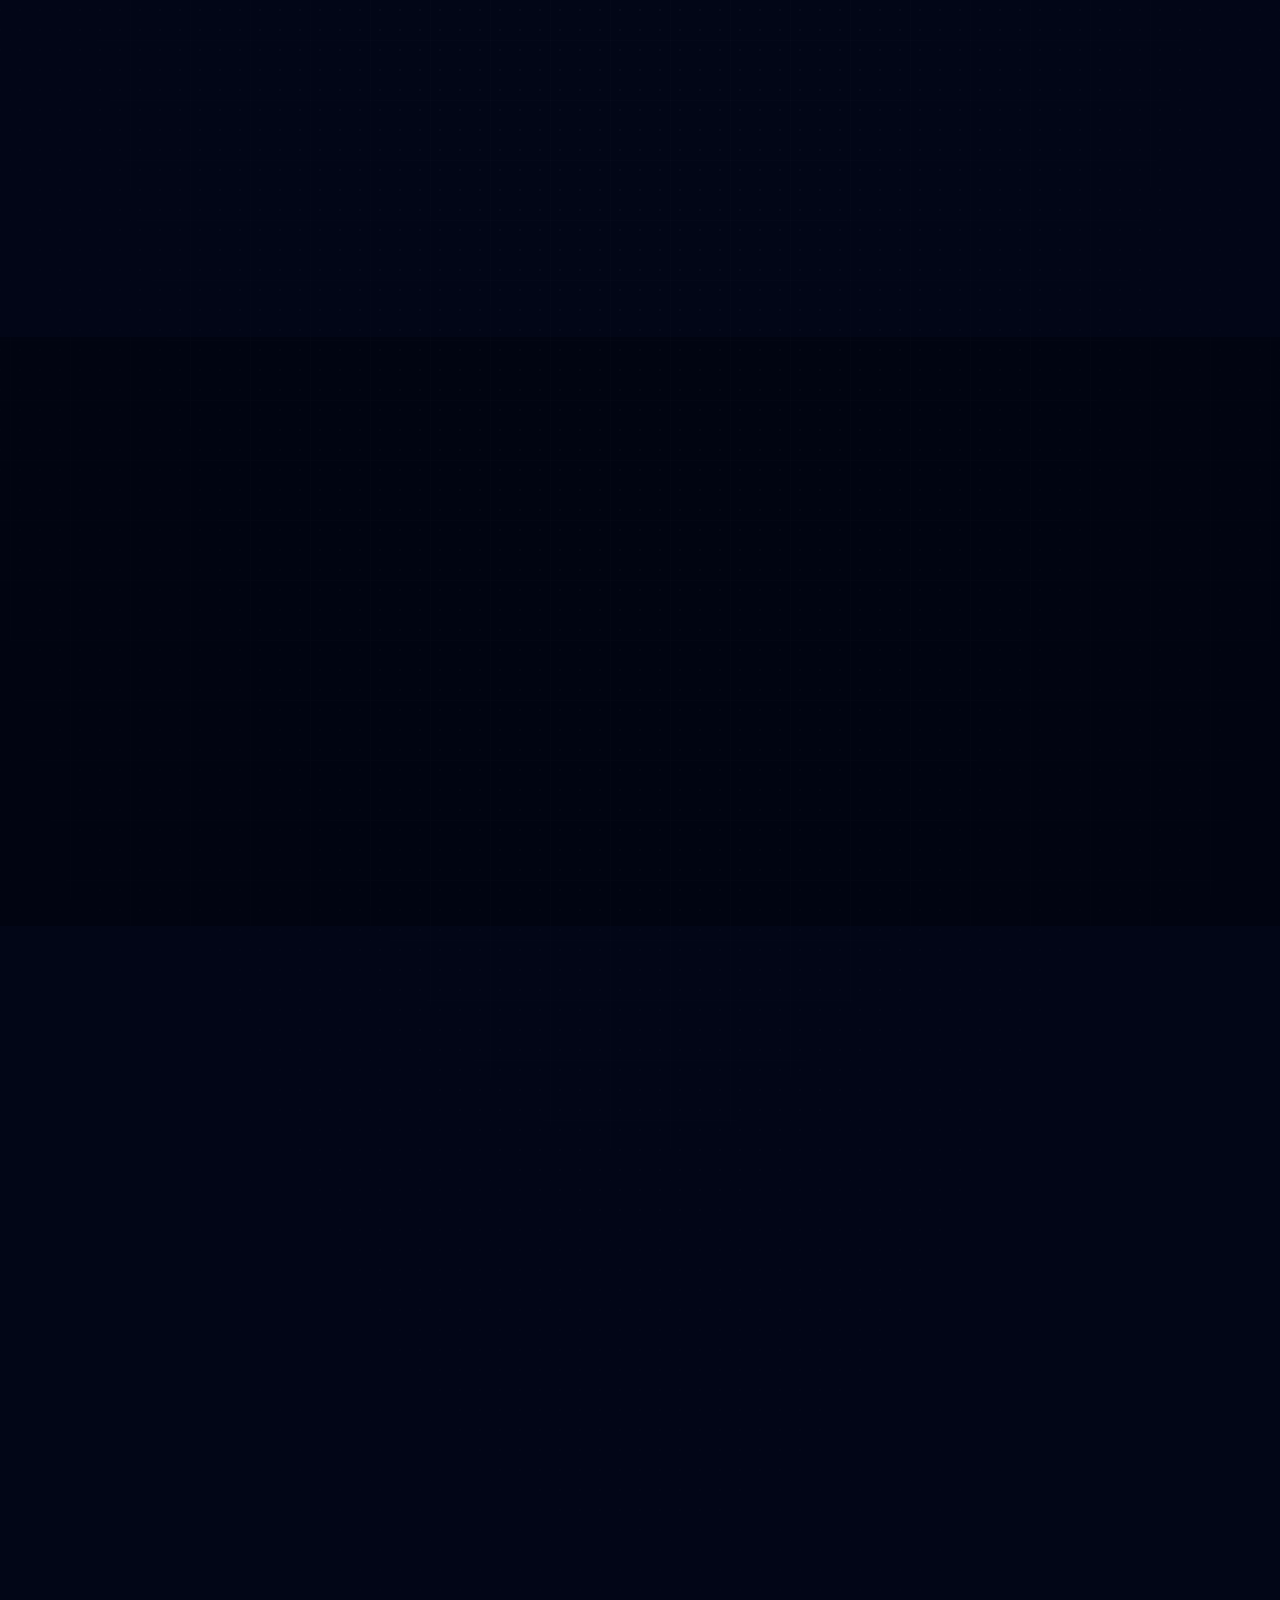
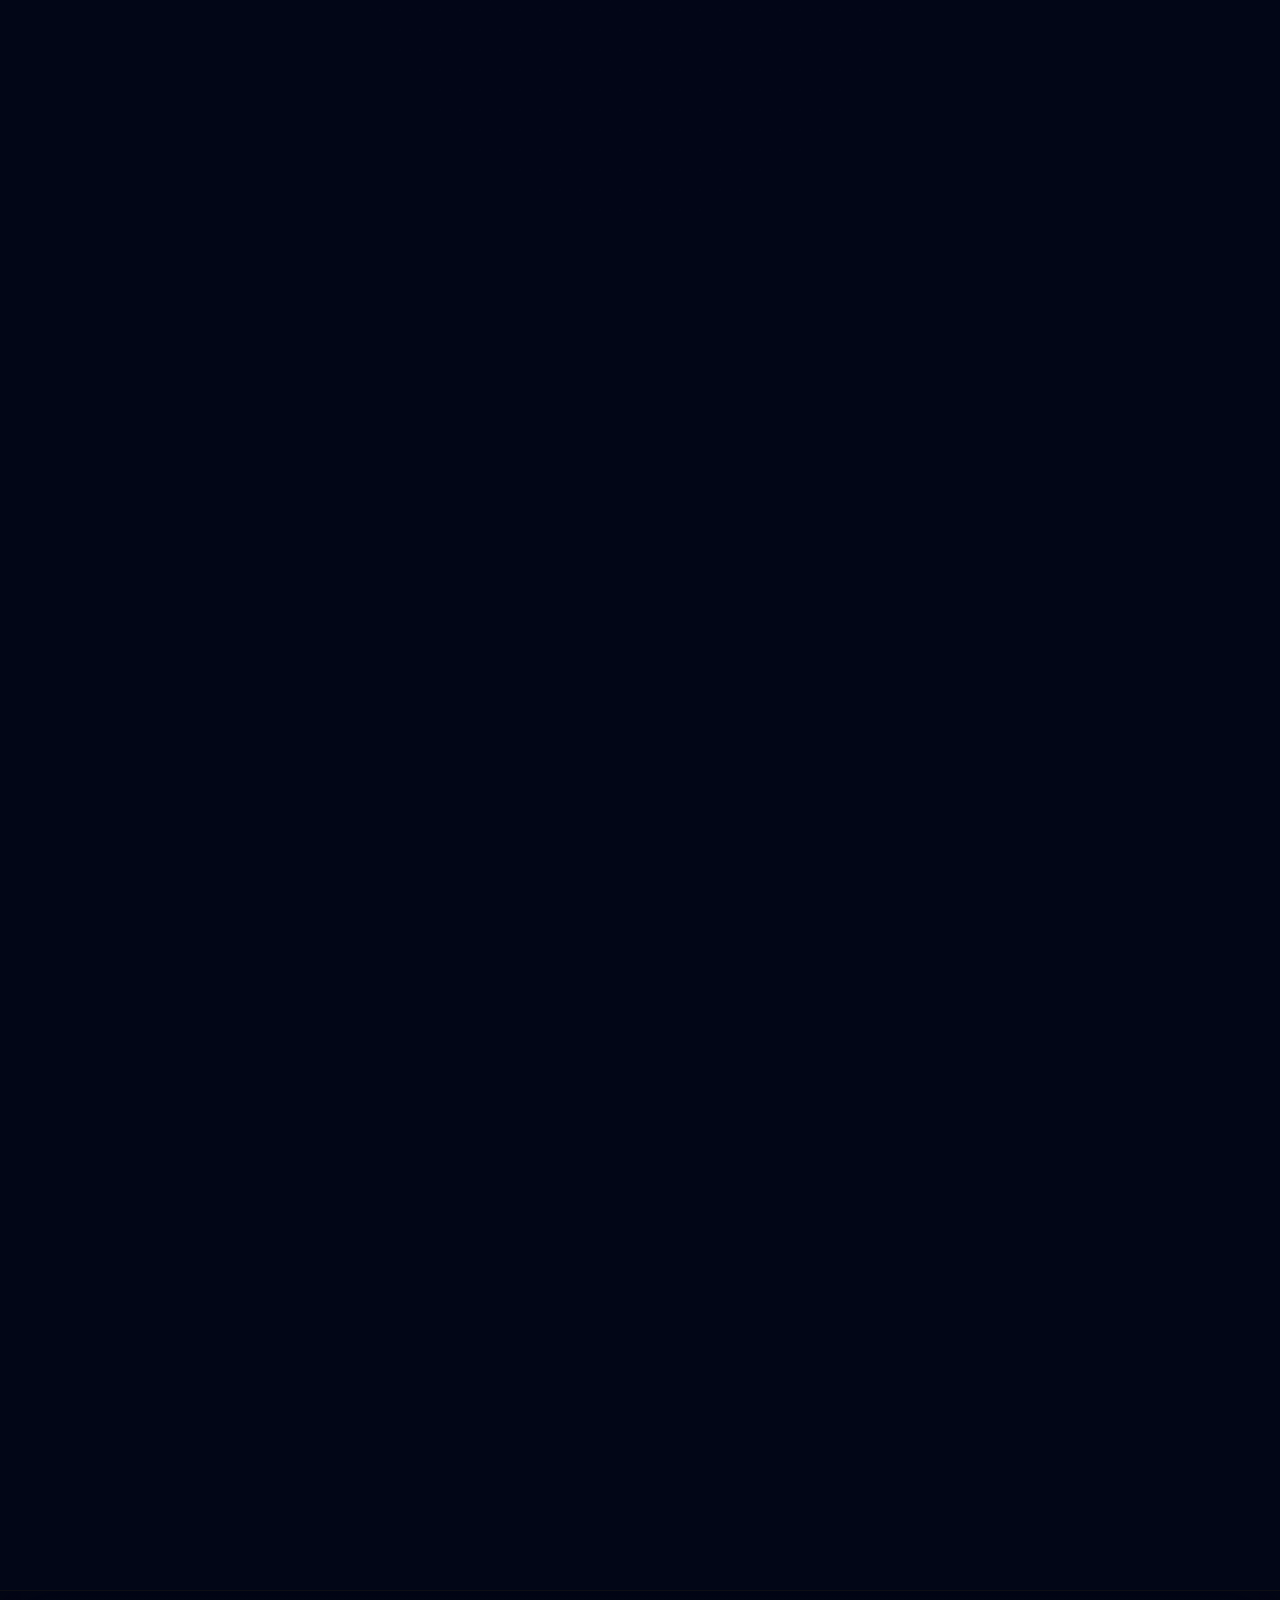
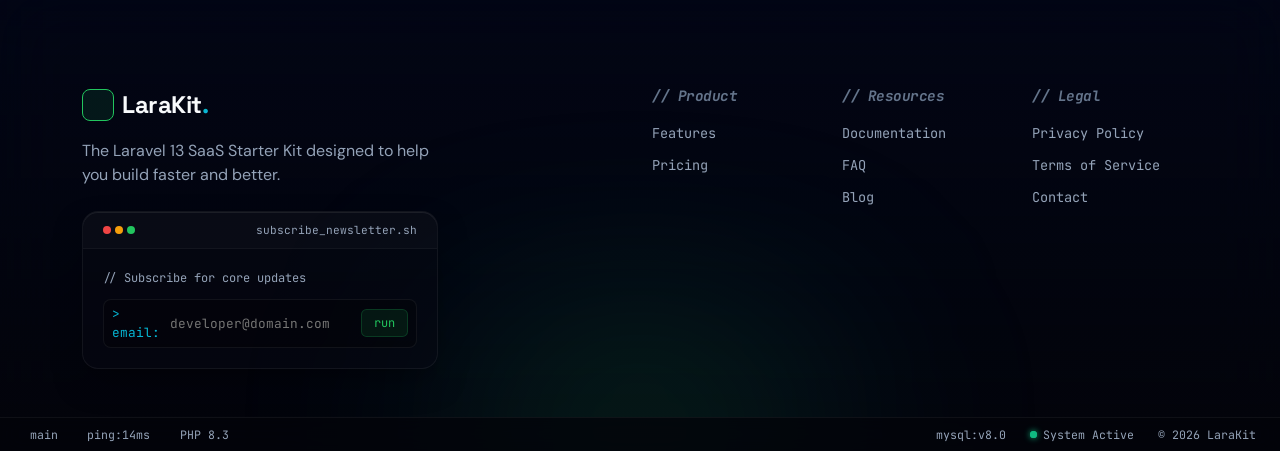
==== commit b1ff5142: "style(hero): ganti kode animasi ke config promo larakit.php Array pendek yang showcase fitur utama: " ====
--- a/index.html
+++ b/index.html
@@ -85,47 +85,35 @@
                                     <div class="mac-dot expand"></div>
                                 </div>
                                 <div class="code-editor-title" style="font-size: 0.725rem;">
-                                    app/Modules/Ai/AiController.php</div>
+                                    config/larakit.php</div>
                                 <div style="width: 30px;"></div>
                             </div>
                             <div class="code-editor-tabs">
                                 <div class="code-editor-tab active">
-                                    <i class="ri-code-s-slash-line text-primary"></i> AiController.php
+                                    <i class="ri-settings-5-line text-primary"></i> larakit.php
                                 </div>
                                 <div class="code-editor-tab">
-                                    <i class="ri-robot-2-line text-muted"></i> ai.config.php
+                                    <i class="ri-terminal-box-line text-muted"></i> .env
                                 </div>
                             </div>
                             <div class="code-editor-body" style="font-size: 0.76rem;">
-                                <pre class="m-0"><code class="language-php" id="hero-code-editor"><span class="token-comment">// [CORE] AI Assistant Module — v2.0</span>
-<span class="token-string">#[Module('ai'), Authenticated, Cached(ttl: 900)]</span>
-<span class="token-keyword">final class</span> <span class="token-class">AiController</span> <span class="token-keyword">extends</span> <span class="token-class">Controller</span>
-{
-    <span class="token-keyword">use</span> <span class="token-class">HasActivityLog</span>, <span class="token-class">HasRateLimit</span>;
-
-    <span class="token-keyword">public function</span> <span class="token-function">__construct</span>(
-        <span class="token-keyword">private readonly</span> <span class="token-class">AiService</span>  <span class="token-variable">$engine</span>,
-        <span class="token-keyword">private readonly</span> <span class="token-class">VectorDb</span>   <span class="token-variable">$vectors</span>,
-    ) {}
-
-    <span class="token-string">#[Post('/ai/query'), RateLimit(60)]</span>
-    <span class="token-keyword">public function</span> <span class="token-function">query</span>(<span class="token-class">AiRequest</span> <span class="token-variable">$req</span>): <span class="token-class">Response</span>
-    {
-        <span class="token-variable">$reply</span> = <span class="token-variable">$this</span>-><span class="token-function">engine</span>
-            -><span class="token-function">withContext</span>(<span class="token-variable">$req</span>-><span class="token-function">context</span>())
-            -><span class="token-function">usingModel</span>(<span class="token-string">'gpt-4o-mini'</span>)
-            -><span class="token-function">ragSearch</span>(<span class="token-variable">$this</span>-><span class="token-variable">$vectors</span>)
-            -><span class="token-function">stream</span>(<span class="token-variable">$req</span>-><span class="token-variable">$prompt</span>);
-
-        <span class="token-variable">$this</span>-><span class="token-function">logActivity</span>(<span class="token-string">'ai.query'</span>, <span class="token-variable">$reply</span>);
-
-        <span class="token-keyword">return</span> <span class="token-function">response</span>()-><span class="token-function">success</span>([
-            <span class="token-string">'answer'</span> => <span class="token-variable">$reply</span>-><span class="token-variable">$content</span>,
-            <span class="token-string">'tokens'</span> => <span class="token-variable">$reply</span>-><span class="token-function">usage</span>()-><span class="token-variable">$total</span>,
-            <span class="token-string">'model'</span>  => <span class="token-variable">$reply</span>-><span class="token-variable">$model</span>,
-        ]);
-    }
-}<span class="cursor-blink"></span></code></pre>
+                                <pre class="m-0"><code class="language-php" id="hero-code-editor"><span class="token-comment">// LaraKit — ship faster, scale smarter</span>
+
+<span class="token-keyword">return</span> [
+
+    <span class="token-string">'stack'</span>   => <span class="token-string">'Laravel 13 + PHP 8.3'</span>,
+
+    <span class="token-string">'auth'</span>    => [<span class="token-string">'oauth'</span>, <span class="token-string">'roles'</span>, <span class="token-string">'2FA'</span>],
+
+    <span class="token-string">'ui'</span>      => <span class="token-string">'glassmorphism + dark_mode'</span>,
+
+    <span class="token-string">'modules'</span> => [<span class="token-string">'ai'</span>, <span class="token-string">'whatsapp'</span>, <span class="token-string">'email'</span>],
+
+    <span class="token-string">'license'</span> => <span class="token-string">'pay_once · own_forever'</span>,
+
+    <span class="token-string">'ready'</span>   => <span class="token-boolean">true</span>, <span class="token-comment">// days, not months</span>
+
+];<span class="cursor-blink"></span></code></pre>
                             </div>
                         </div>
 
